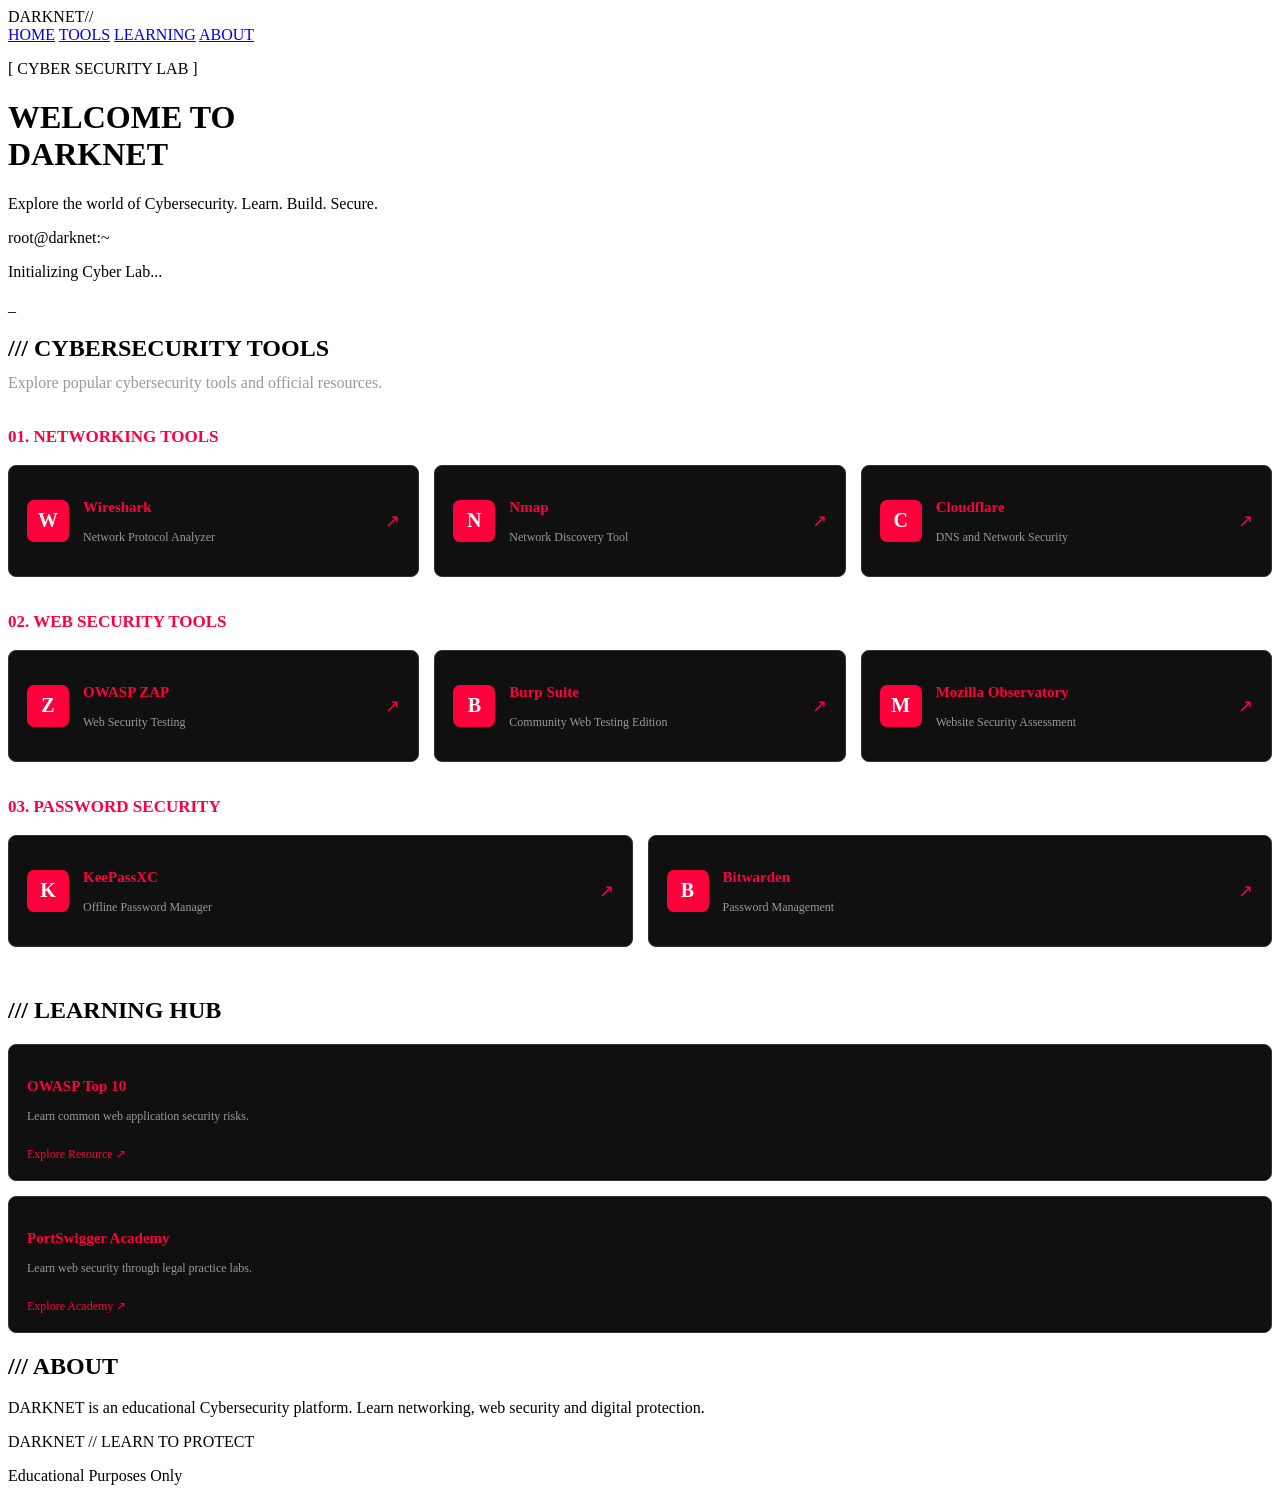
==== public/index.html @ 2da11a73 "Update cybersecurity tools website" ====
<!DOCTYPE html>
<html lang="en">
<head>
    <meta charset="UTF-8">
    <meta name="viewport" content="width=device-width, initial-scale=1.0">

    <title>DARKNET | CYBER LAB</title>

    <link rel="stylesheet"
    href="style.css">
</head>

<body>

<header>
    <div class="logo">DARKNET<span>//</span></div>

    <nav>
        <a href="#home">HOME</a>
        <a href="#tools">TOOLS</a>
        <a href="#learning">LEARNING</a>
        <a href="#about">ABOUT</a>
    </nav>
</header>

<main id="home">

    <p class="tag">[ CYBER SECURITY LAB ]</p>

    <h1>
        WELCOME TO<br>
        <span>DARKNET</span>
    </h1>

    <p class="subtitle">
        Explore the world of Cybersecurity.
        Learn. Build. Secure.
    </p>

    <div class="terminal">
        <p class="terminal-title">root@darknet:~</p>
        <p id="typing"></p>
        <span class="cursor">_</span>
    </div>

    <section id="tools">

        <h2>/// CYBERSECURITY TOOLS</h2>

        <p class="section-desc">
            Explore popular cybersecurity tools and official resources.
        </p>

        <!-- NETWORKING -->

        <h3 class="category-title">01. NETWORKING TOOLS</h3>

        <div class="tools-grid">

            <a class="tool-card" href="https://www.wireshark.org/"
               target="_blank" rel="noopener noreferrer">
                <img src="https://cdn.simpleicons.org/wireshark"
                     alt="Wireshark"
                     onerror="this.style.display='none';this.nextElementSibling.style.display='grid'">
                <span class="icon-fallback">W</span>
                <div>
                    <h3>Wireshark</h3>
                    <p>Network Protocol Analyzer</p>
                </div>
                <span class="external">↗</span>
            </a>

            <a class="tool-card" href="https://nmap.org/"
               target="_blank" rel="noopener noreferrer">
                <img src="https://cdn.simpleicons.org/nmap"
                     alt="Nmap"
                     onerror="this.style.display='none';this.nextElementSibling.style.display='grid'">
                <span class="icon-fallback">N</span>
                <div>
                    <h3>Nmap</h3>
                    <p>Network Discovery Tool</p>
                </div>
                <span class="external">↗</span>
            </a>

            <a class="tool-card" href="https://www.cloudflare.com/"
               target="_blank" rel="noopener noreferrer">
                <img src="https://cdn.simpleicons.org/cloudflare"
                     alt="Cloudflare"
                     onerror="this.style.display='none';this.nextElementSibling.style.display='grid'">
                <span class="icon-fallback">C</span>
                <div>
                    <h3>Cloudflare</h3>
                    <p>DNS and Network Security</p>
                </div>
                <span class="external">↗</span>
            </a>

        </div>

        <!-- WEB SECURITY -->

        <h3 class="category-title">02. WEB SECURITY TOOLS</h3>

        <div class="tools-grid">

            <a class="tool-card" href="https://www.zaproxy.org/"
               target="_blank" rel="noopener noreferrer">
                <img src="https://cdn.simpleicons.org/owasp"
                     alt="OWASP"
                     onerror="this.style.display='none';this.nextElementSibling.style.display='grid'">
                <span class="icon-fallback">Z</span>
                <div>
                    <h3>OWASP ZAP</h3>
                    <p>Web Security Testing</p>
                </div>
                <span class="external">↗</span>
            </a>

            <a class="tool-card"
               href="https://portswigger.net/burp/communitydownload"
               target="_blank" rel="noopener noreferrer">
                <img src="https://cdn.simpleicons.org/burpsuite"
                     alt="Burp Suite"
                     onerror="this.style.display='none';this.nextElementSibling.style.display='grid'">
                <span class="icon-fallback">B</span>
                <div>
                    <h3>Burp Suite</h3>
                    <p>Community Web Testing Edition</p>
                </div>
                <span class="external">↗</span>
            </a>

            <a class="tool-card" href="https://observatory.mozilla.org/"
               target="_blank" rel="noopener noreferrer">
                <img src="https://cdn.simpleicons.org/mozilla"
                     alt="Mozilla"
                     onerror="this.style.display='none';this.nextElementSibling.style.display='grid'">
                <span class="icon-fallback">M</span>
                <div>
                    <h3>Mozilla Observatory</h3>
                    <p>Website Security Assessment</p>
                </div>
                <span class="external">↗</span>
            </a>

        </div>

        <!-- PASSWORD SECURITY -->

        <h3 class="category-title">03. PASSWORD SECURITY</h3>

        <div class="tools-grid">

            <a class="tool-card" href="https://keepassxc.org/"
               target="_blank" rel="noopener noreferrer">
                <img src="https://cdn.simpleicons.org/keepassxc"
                     alt="KeePassXC"
                     onerror="this.style.display='none';this.nextElementSibling.style.display='grid'">
                <span class="icon-fallback">K</span>
                <div>
                    <h3>KeePassXC</h3>
                    <p>Offline Password Manager</p>
                </div>
                <span class="external">↗</span>
            </a>

            <a class="tool-card" href="https://bitwarden.com/"
               target="_blank" rel="noopener noreferrer">
                <img src="https://cdn.simpleicons.org/bitwarden"
                     alt="Bitwarden"
                     onerror="this.style.display='none';this.nextElementSibling.style.display='grid'">
                <span class="icon-fallback">B</span>
                <div>
                    <h3>Bitwarden</h3>
                    <p>Password Management</p>
                </div>
                <span class="external">↗</span>
            </a>

        </div>

    </section>

    <!-- LEARNING -->

    <section id="learning">

        <h2>/// LEARNING HUB</h2>

        <div class="tool-card">
            <div class="icon-fallback">O</div>
            <div>
                <h3>OWASP Top 10</h3>
                <p>Learn common web application security risks.</p>
                <a href="https://owasp.org/www-project-top-ten/"
                   target="_blank" rel="noopener noreferrer">
                    Explore Resource ↗
                </a>
            </div>
        </div>

        <div class="tool-card">
            <div class="icon-fallback">P</div>
            <div>
                <h3>PortSwigger Academy</h3>
                <p>Learn web security through legal practice labs.</p>
                <a href="https://portswigger.net/web-security"
                   target="_blank" rel="noopener noreferrer">
                    Explore Academy ↗
                </a>
            </div>
        </div>

    </section>

    <!-- ABOUT -->

    <section id="about">
        <h2>/// ABOUT</h2>
        <p>
            DARKNET is an educational Cybersecurity platform.
            Learn networking, web security and digital protection.
        </p>
    </section>

</main>

<footer>
    DARKNET // LEARN TO PROTECT
    <p>Educational Purposes Only</p>
</footer>

<script src="script.js"></script>

</body>
</html>
---- public/style.css ----
/* CYBERSECURITY TOOLS DIRECTORY */

.section-desc {
    color: #999;
    margin: -8px 0 30px;
}

.category-title {
    color: #ff003c;
    margin: 35px 0 18px;
    font-size: 17px;
}

.tools-grid {
    display: grid;
    grid-template-columns: repeat(auto-fit, minmax(240px, 1fr));
    gap: 15px;
    margin-bottom: 25px;
}

.tool-card {
    display: flex;
    align-items: center;
    gap: 14px;
    padding: 18px;
    min-width: 0;
    background: #101010;
    border: 1px solid #333;
    border-radius: 8px;
    text-decoration: none;
    color: white;
    transition: 0.3s;
}

.tool-card:hover {
    border-color: #ff003c;
    box-shadow: 0 0 15px #ff003333;
    transform: translateY(-4px);
}

.tool-card img {
    width: 42px;
    height: 42px;
    object-fit: contain;
    filter: brightness(0) invert(1);
    flex-shrink: 0;
}

.tool-card h3 {
    color: #ff003c;
    font-size: 15px;
    margin-bottom: 7px;
}

.tool-card p {
    color: #999;
    font-size: 12px;
    line-height: 1.5;
}

.icon-fallback {
    display: none;
    place-items: center;
    width: 42px;
    height: 42px;
    flex-shrink: 0;
    background: #ff003c;
    color: white;
    font-size: 20px;
    font-weight: bold;
    border-radius: 7px;
}

.external {
    color: #ff003c;
    margin-left: auto;
    font-size: 18px;
}

#learning {
    margin-top: 50px;
}

#learning .tool-card {
    margin-bottom: 15px;
}

#learning .tool-card a {
    display: inline-block;
    color: #ff003c;
    margin-top: 10px;
    font-size: 12px;
    text-decoration: none;
}

#learning .tool-card a:hover {
    text-decoration: underline;
}

@media (max-width: 480px) {
    body {
        padding: 14px;
    }

    header {
        gap: 15px;
    }

    nav a {
        margin: 3px;
        font-size: 11px;
    }

    .tools-grid {
        grid-template-columns: 1fr;
    }
}
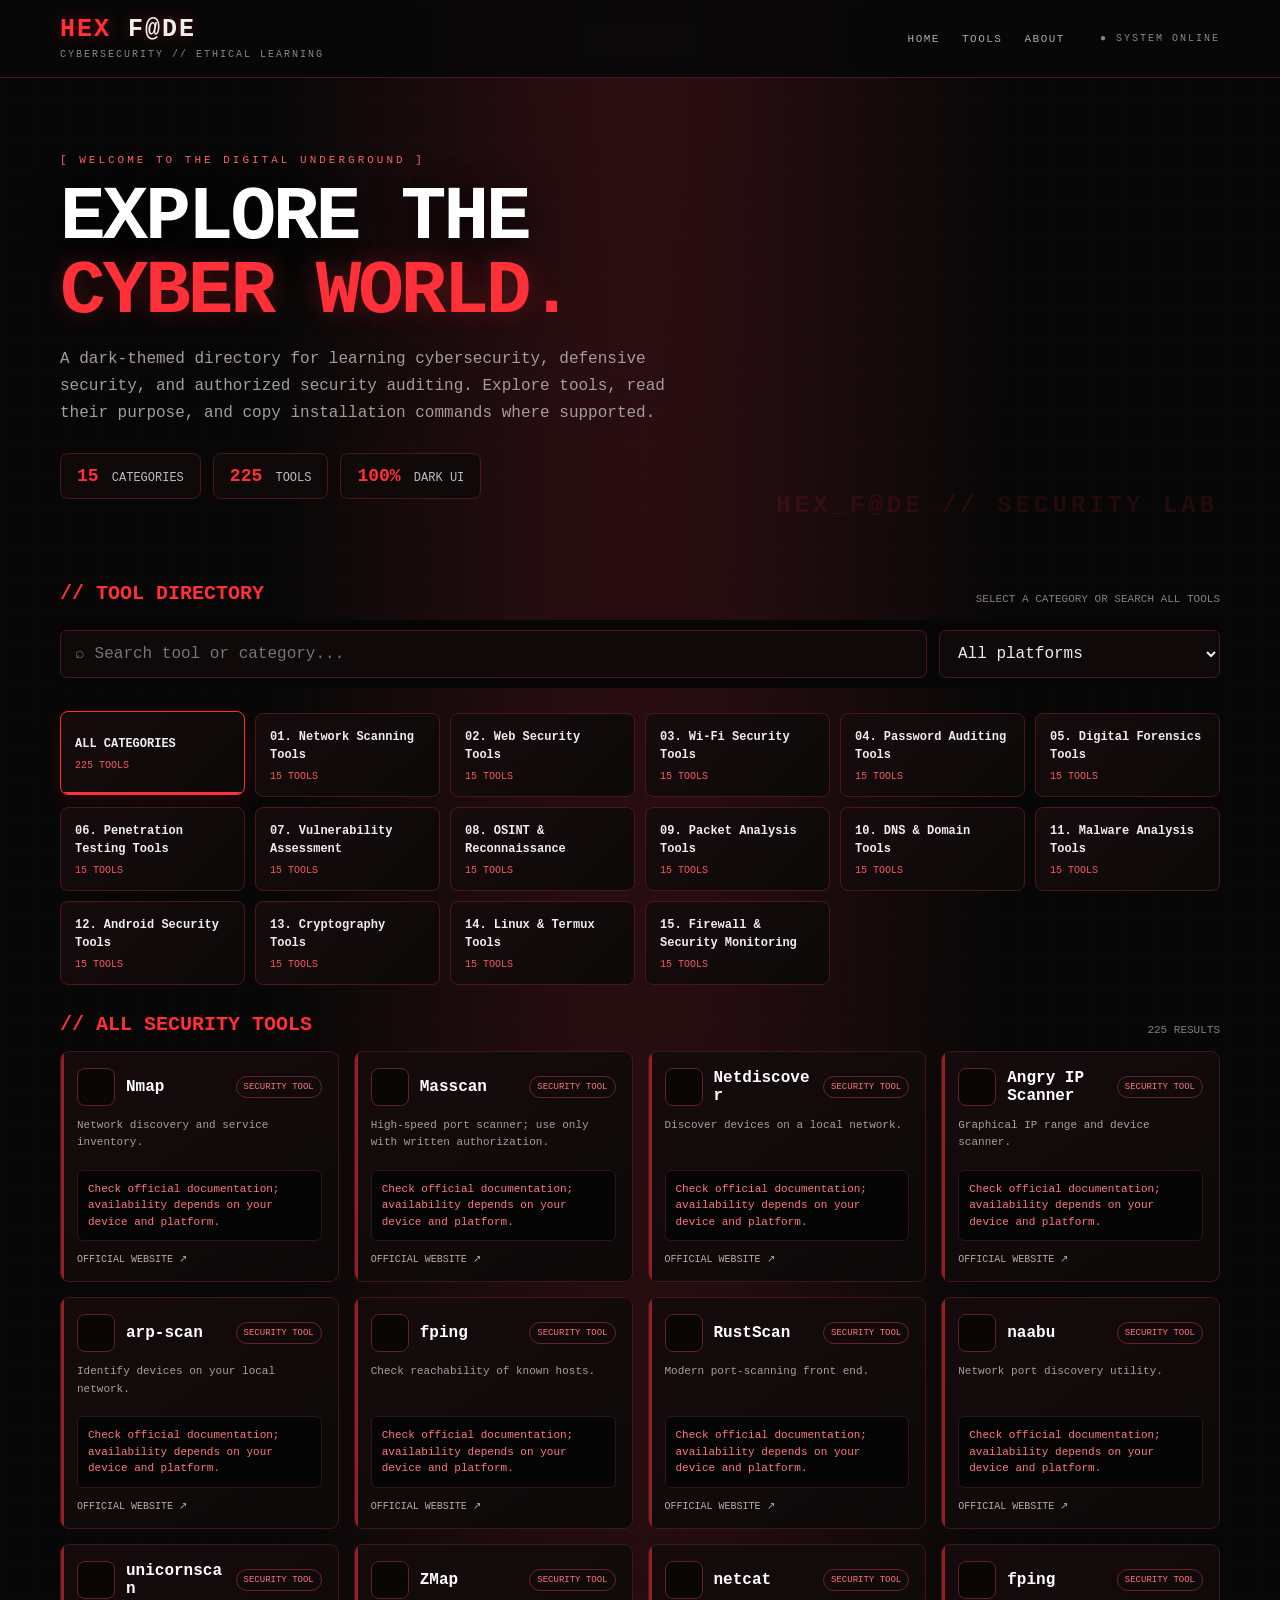
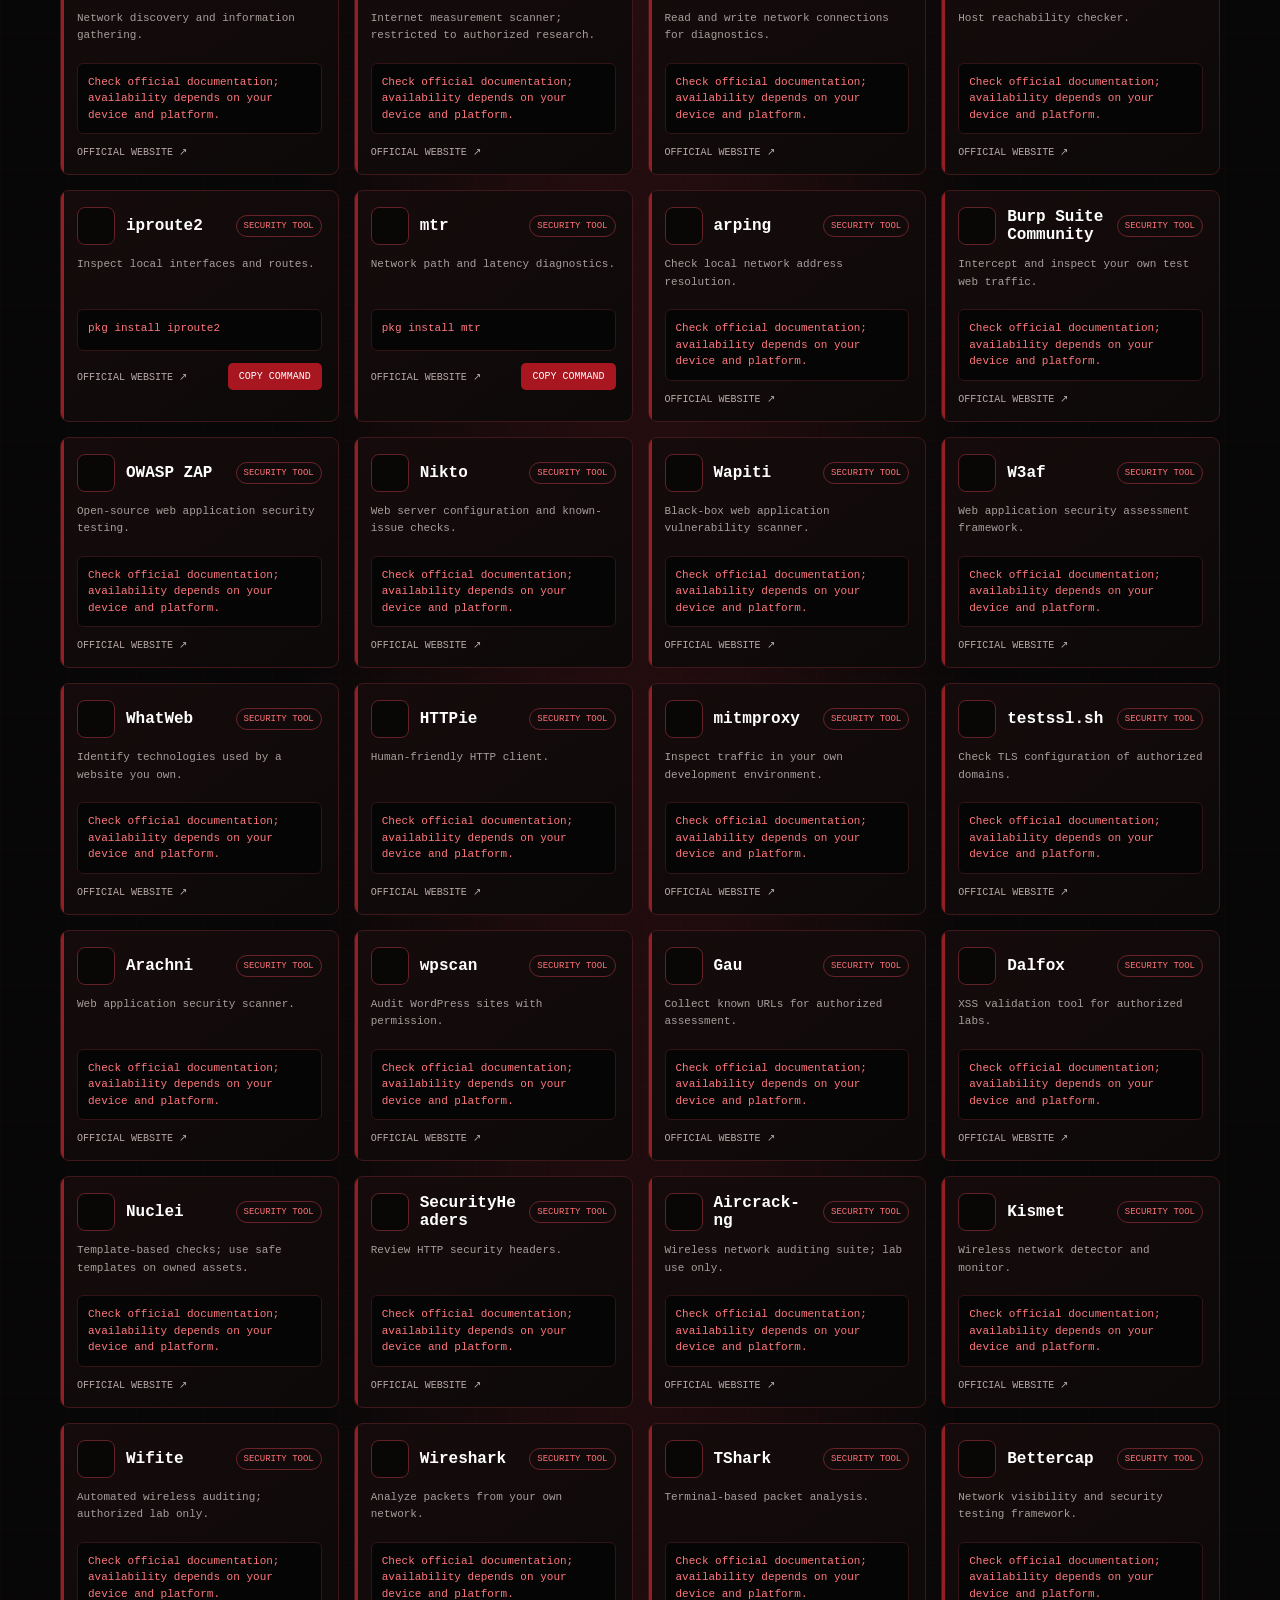
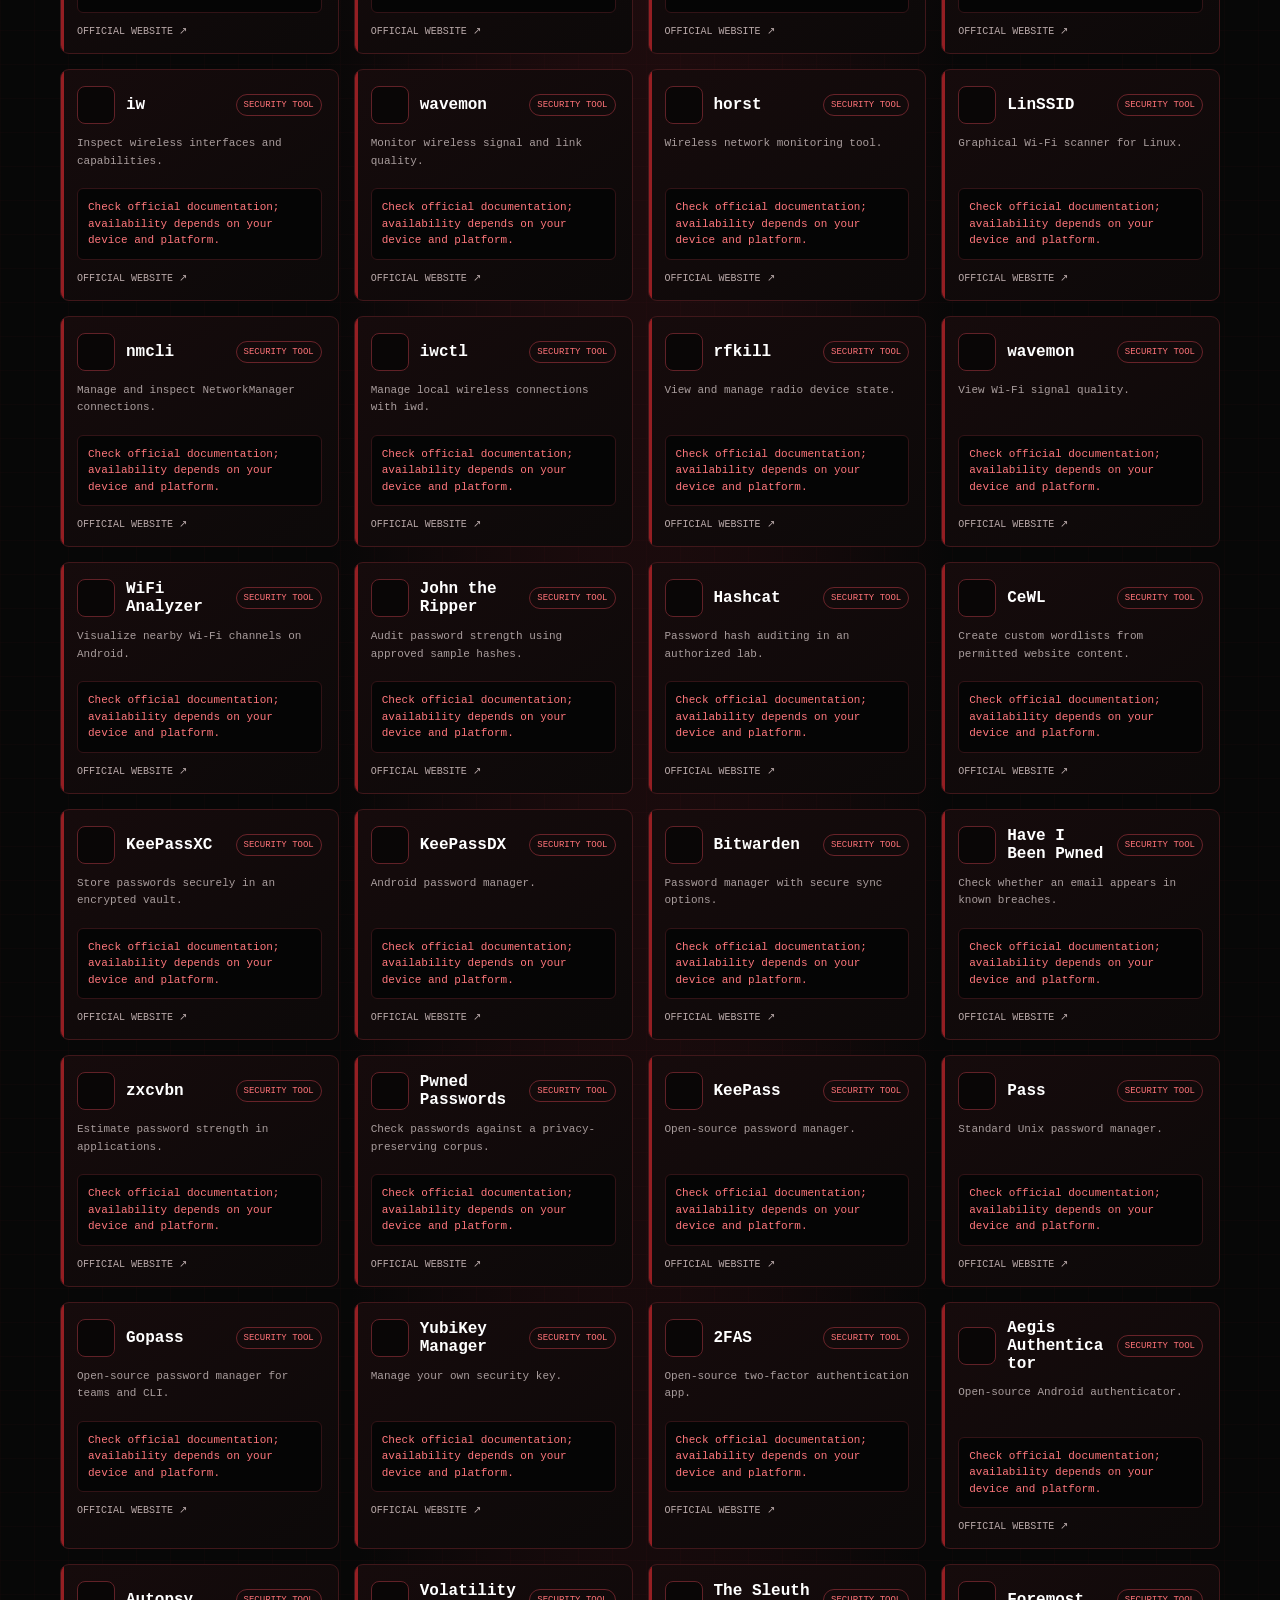
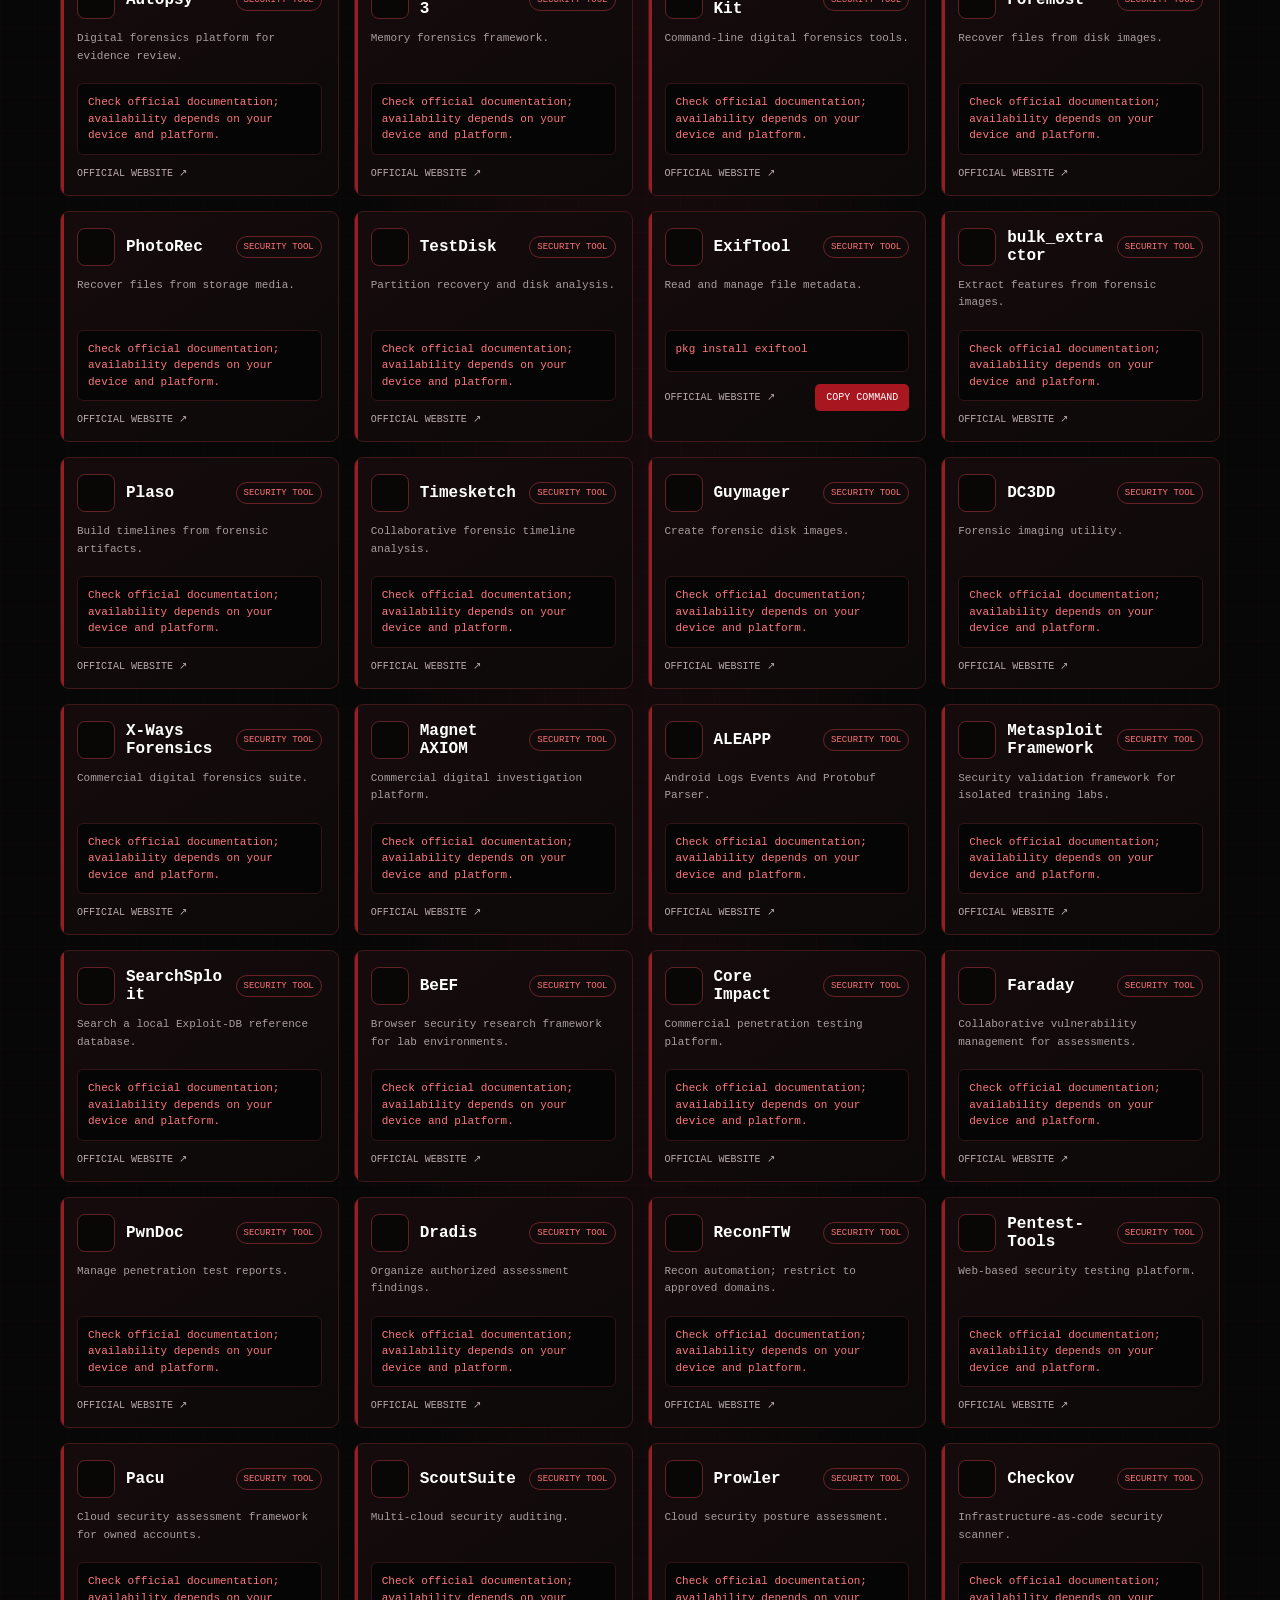
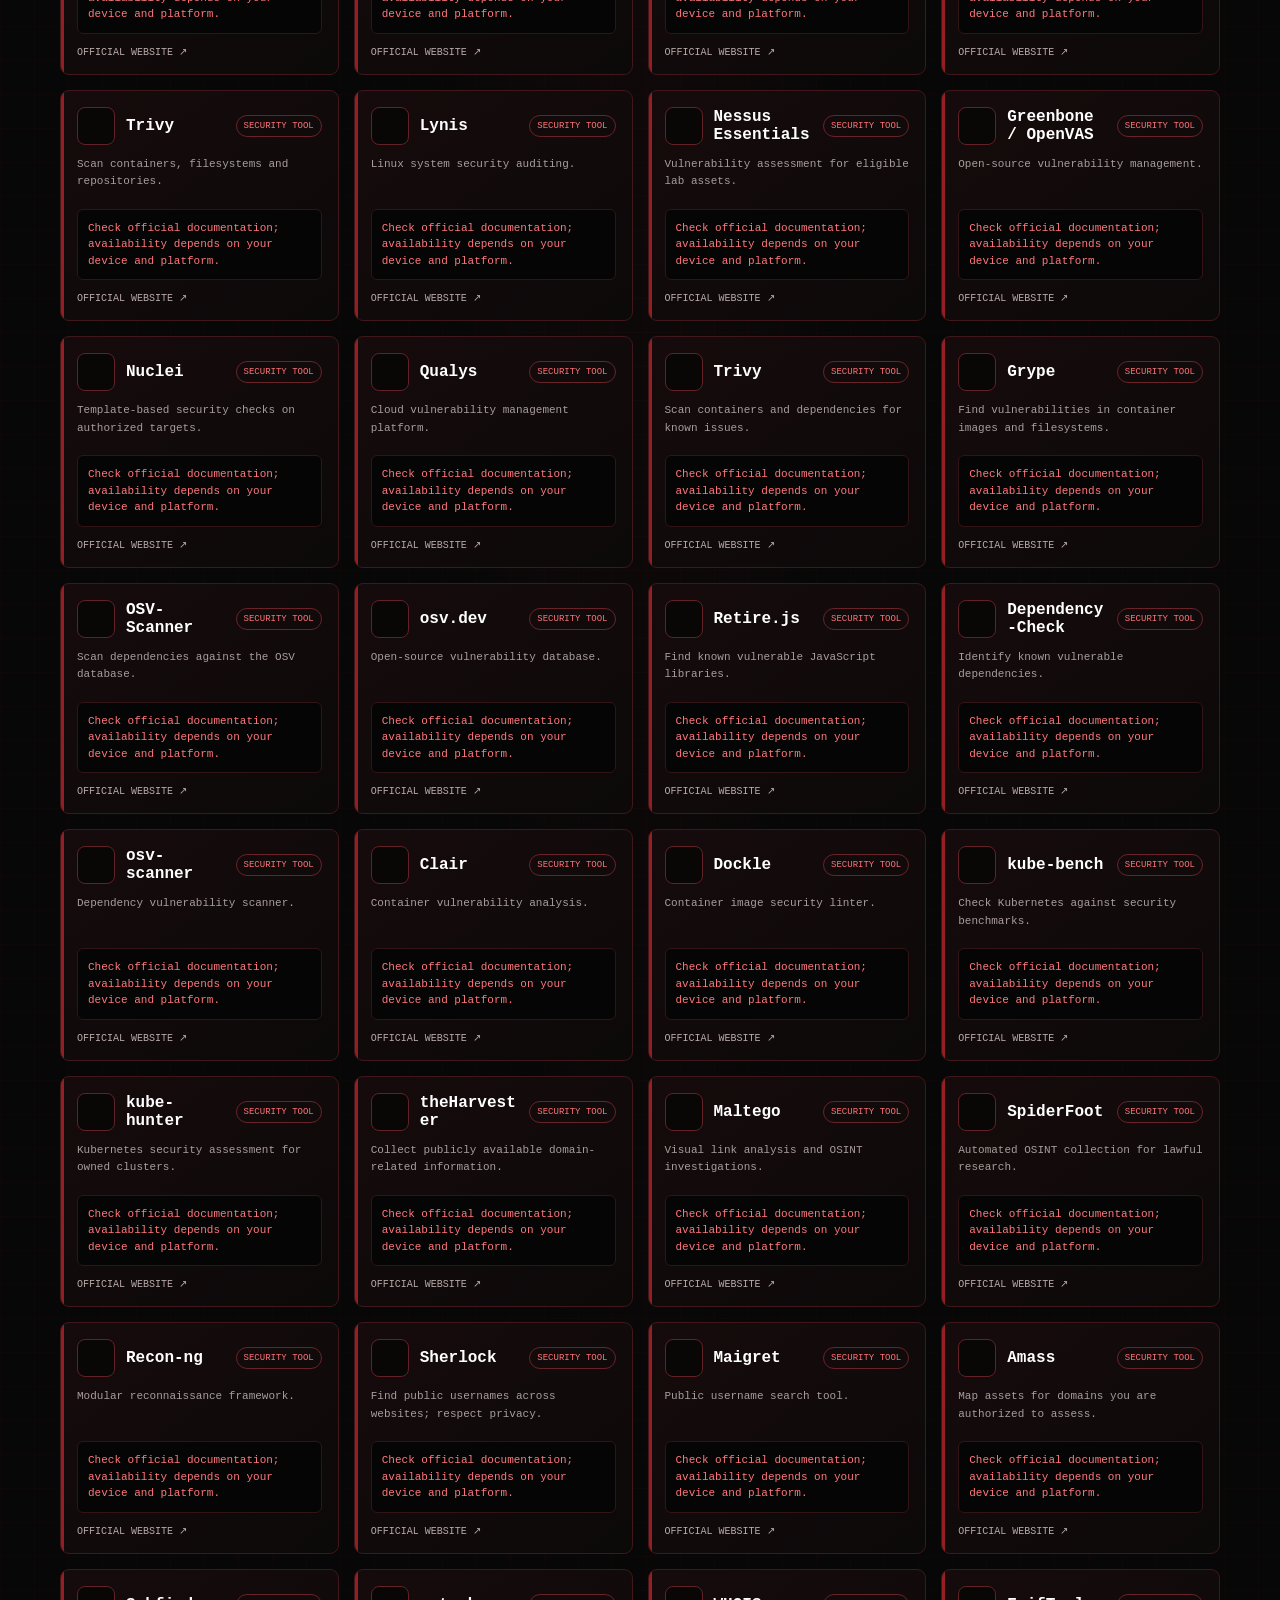
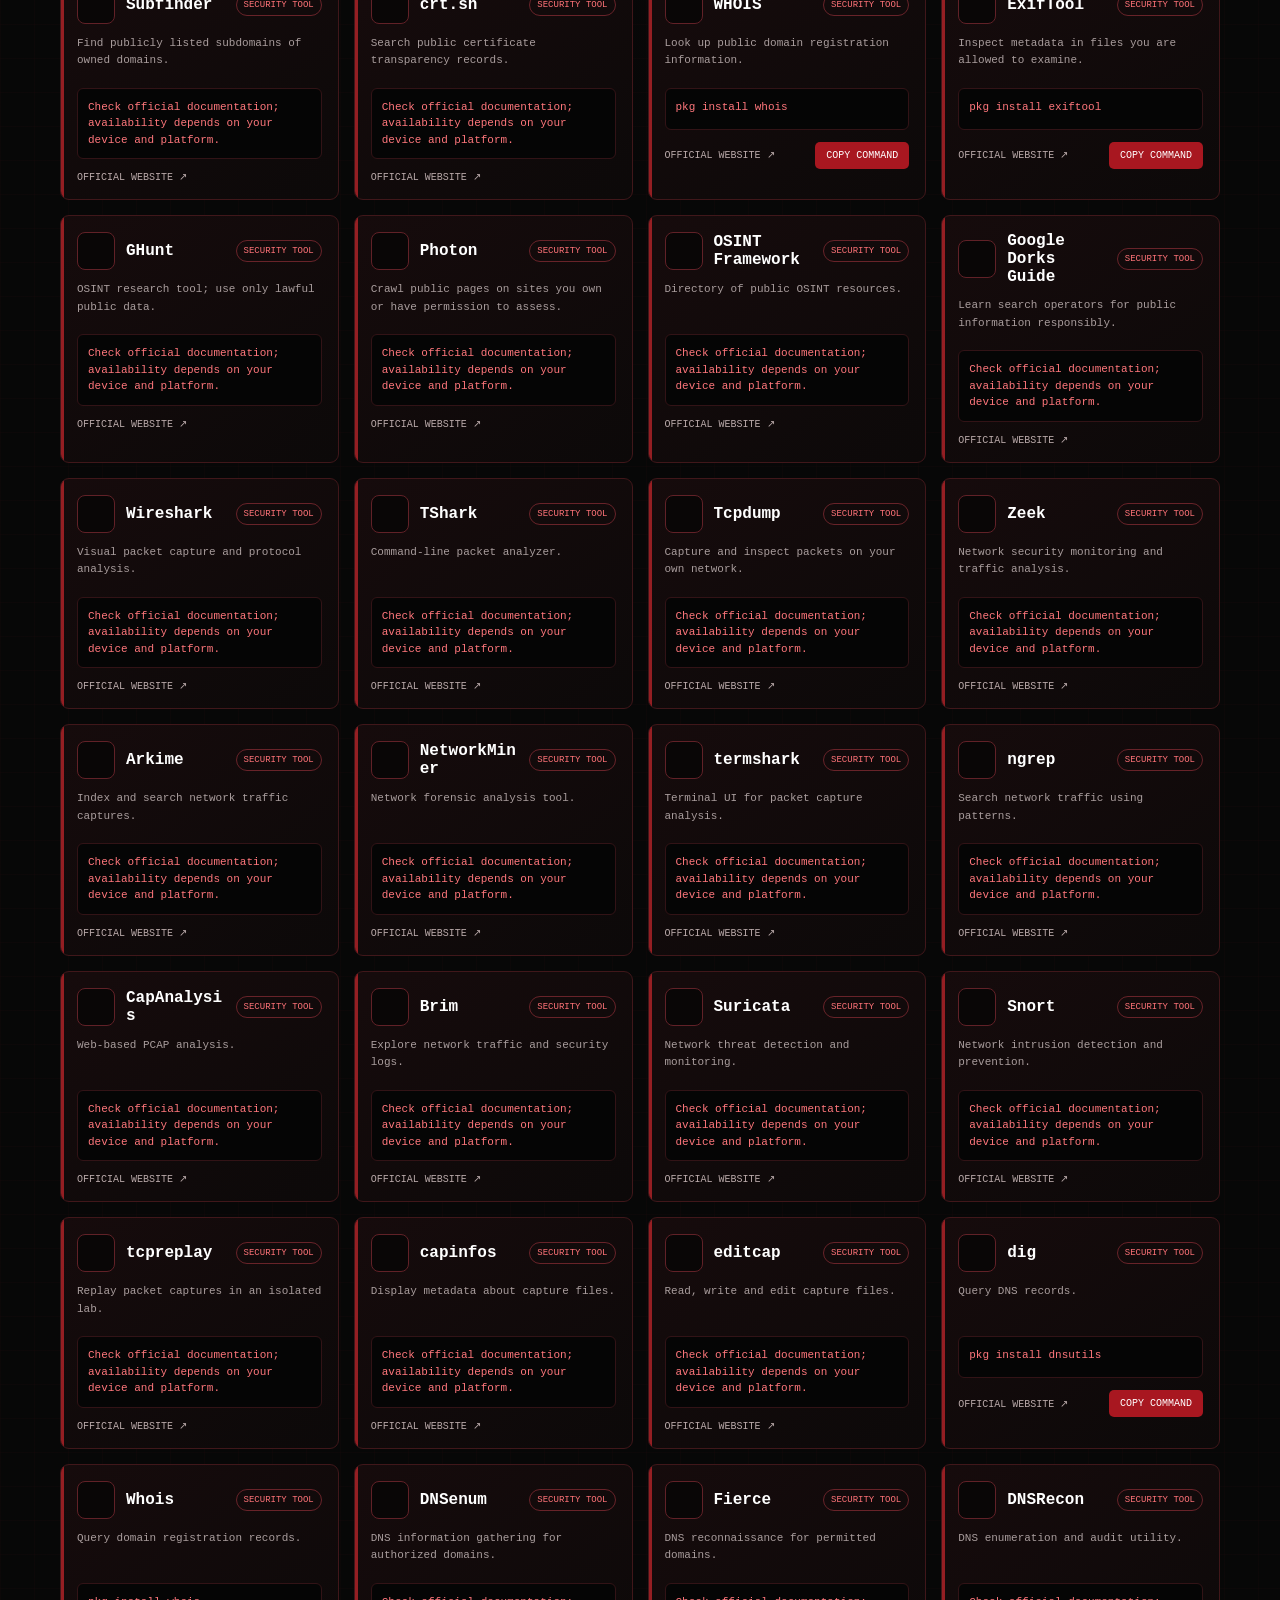
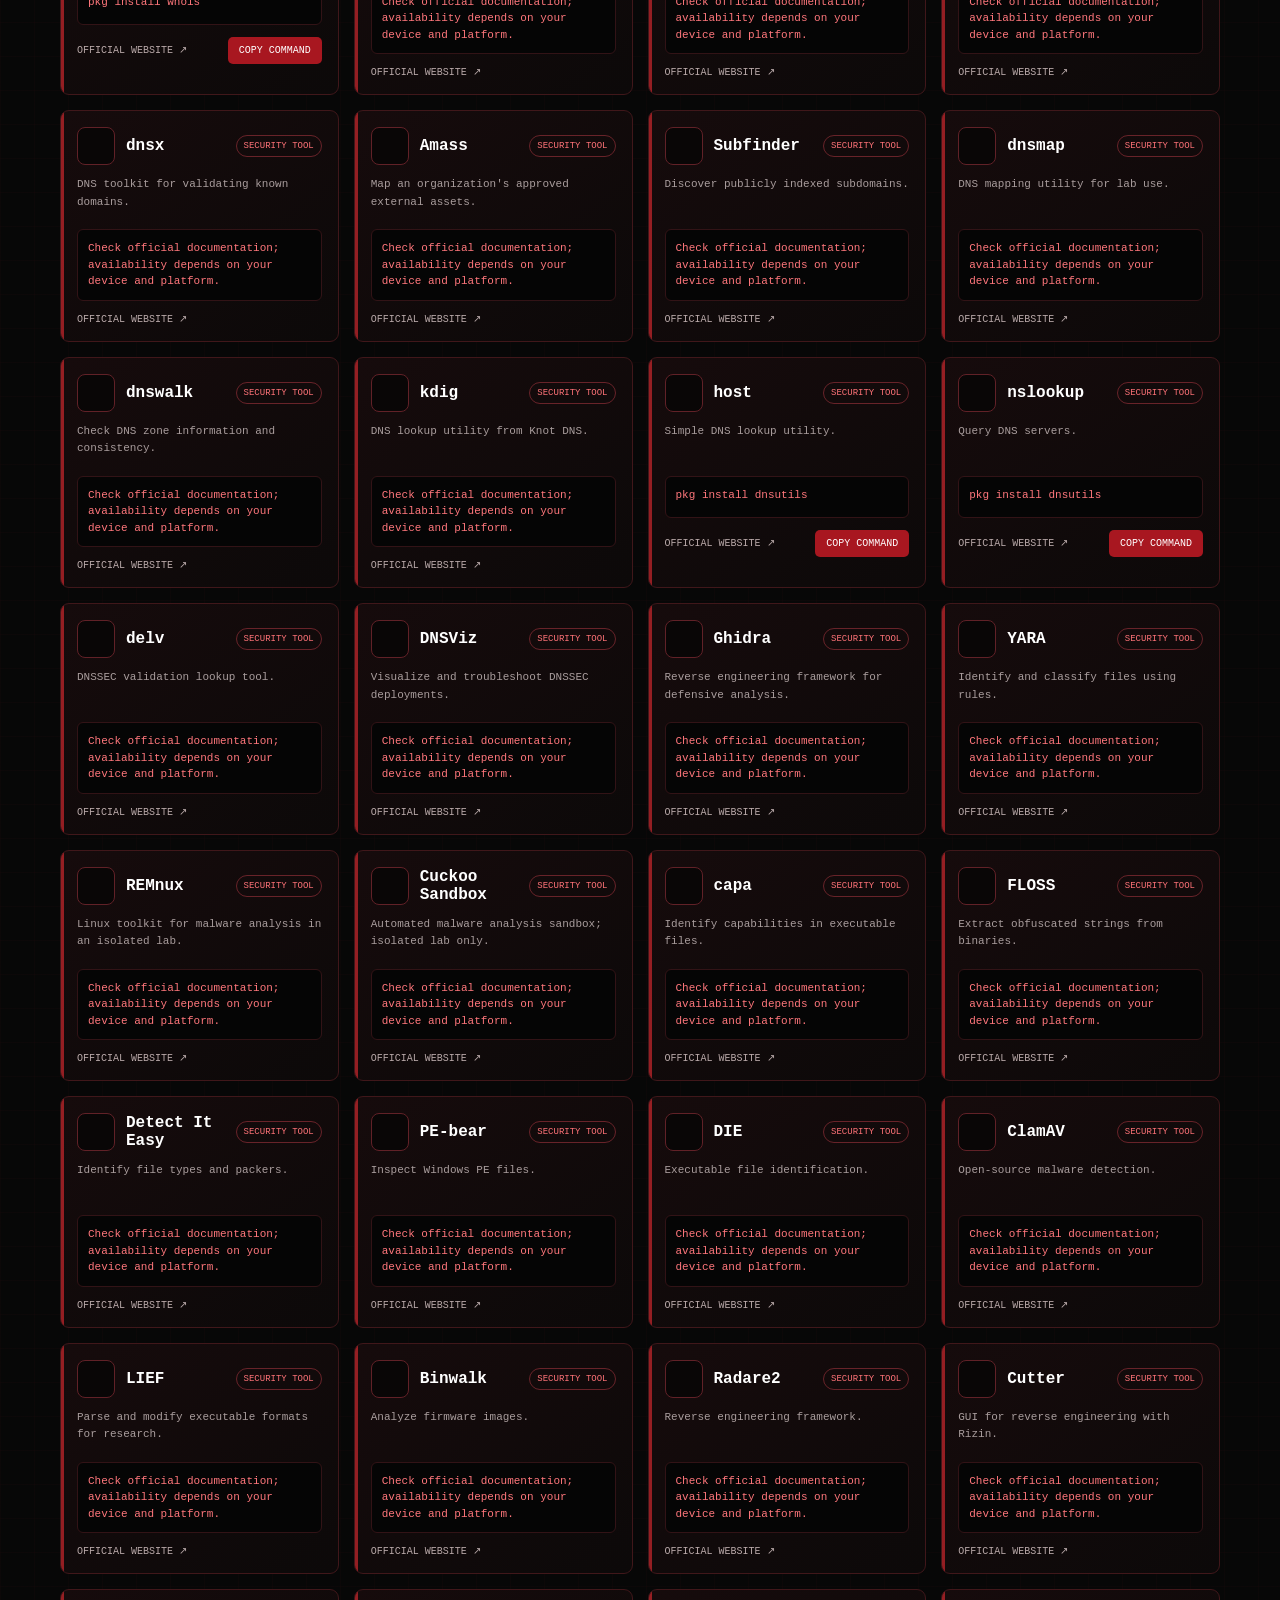
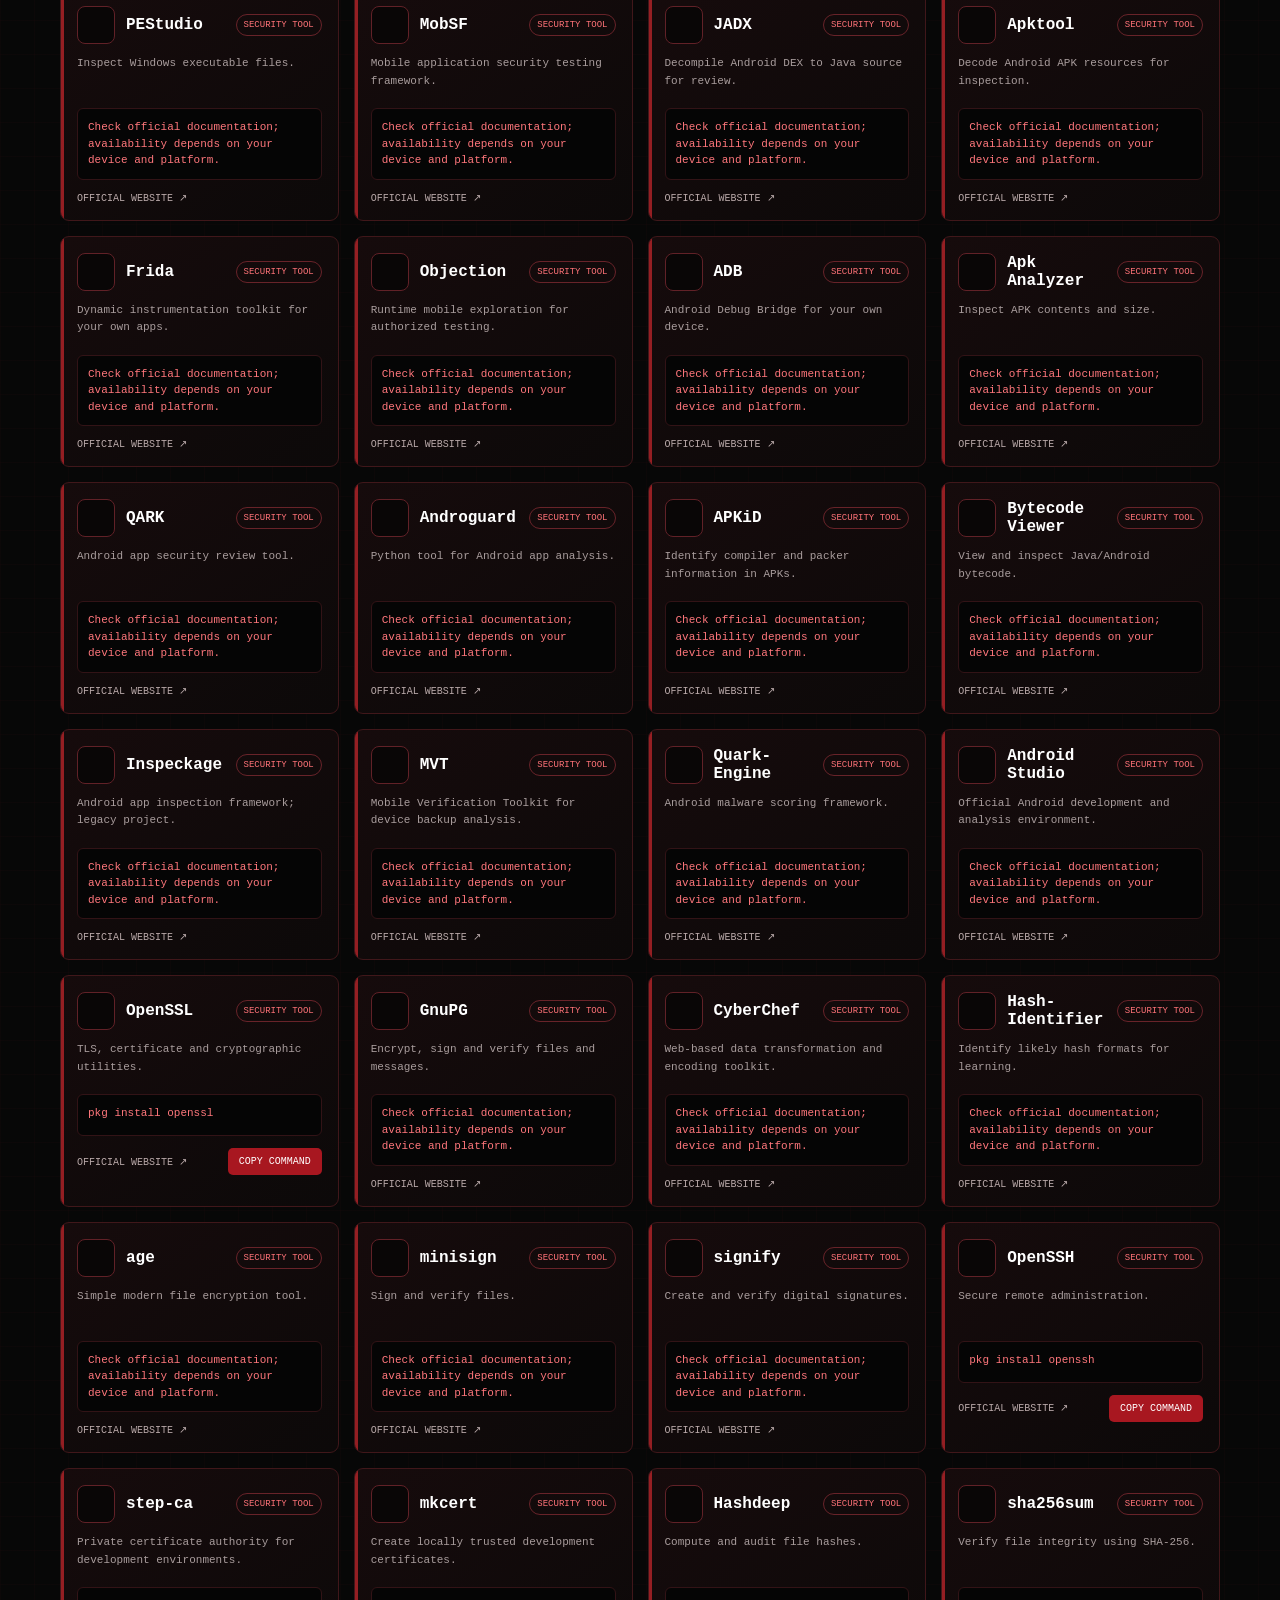
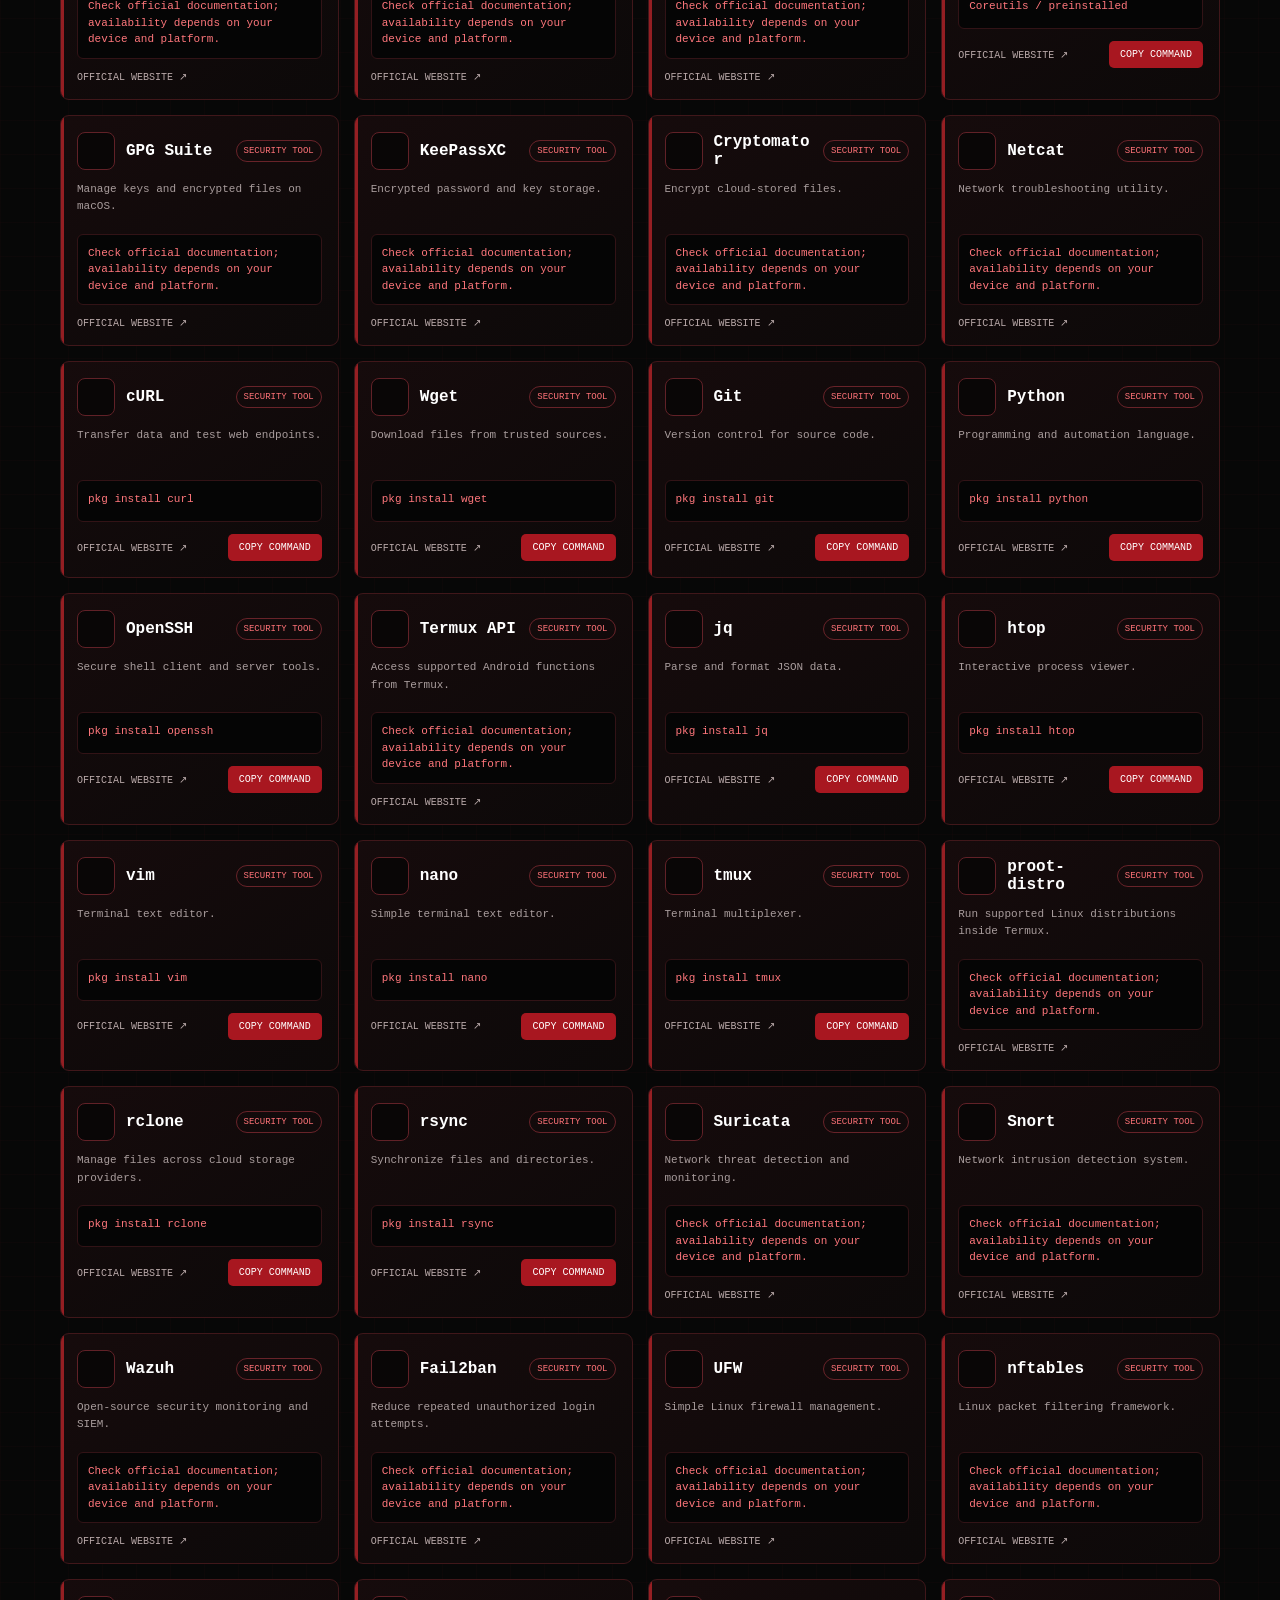
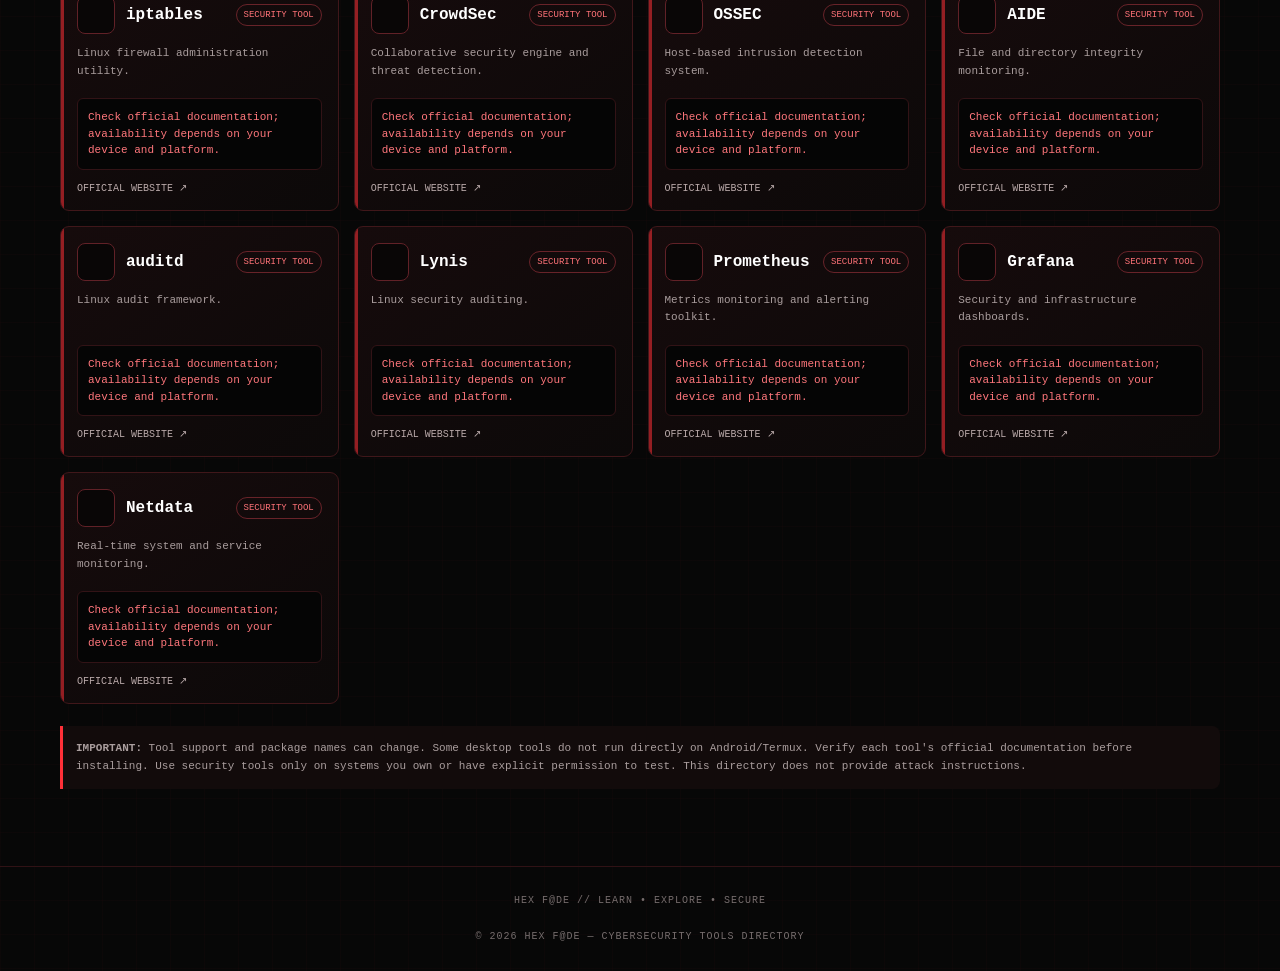
==== commit 65aef7b6: "Update HEX FADE website" ====
--- a/public/index.html
+++ b/public/index.html
@@ -1,239 +1,402 @@
-
 <!DOCTYPE html>
 <html lang="en">
 <head>
-    <meta charset="UTF-8">
-    <meta name="viewport" content="width=device-width, initial-scale=1.0">
+<meta charset="UTF-8">
+<meta name="viewport" content="width=device-width, initial-scale=1.0">
+<meta name="theme-color" content="#080808">
+<title>HEX F@DE | Cybersecurity Tools</title>
+<style>
+:root{--bg:#070707;--panel:#100909;--panel2:#160b0b;--red:#ff3038;--red2:#a3131b;--text:#f2eeee;--muted:#a69b9b;--line:#4c171b}
+*{box-sizing:border-box}body{margin:0;background:radial-gradient(ellipse at 50% -15%,#351014 0,transparent 42%),var(--bg);color:var(--text);font-family:Consolas,Monaco,"Courier New",monospace}
+header{position:sticky;top:0;z-index:5;background:#080808ed;border-bottom:1px solid var(--line);backdrop-filter:blur(10px)}
+.nav{max-width:1200px;margin:auto;padding:15px 20px;display:flex;align-items:center;justify-content:space-between;gap:15px}
+.logo{font-size:25px;font-weight:900;letter-spacing:2px;color:var(--red);text-shadow:0 0 15px #ff303855}.logo span{color:#eee}
+.nav small{color:#8e8585;font-size:10px;letter-spacing:2px}
+.hero{max-width:1200px;margin:auto;padding:62px 20px 38px}.tag{color:#ff6268;font-size:11px;letter-spacing:3px}
+h1{font-size:clamp(38px,8vw,76px);line-height:.98;margin:15px 0;color:#fff;letter-spacing:-3px}
+h1 b{color:var(--red);text-shadow:0 0 25px #ff303844}
+.hero p{max-width:650px;color:var(--muted);line-height:1.7}
+.stats{display:flex;gap:12px;flex-wrap:wrap;margin-top:25px}.stat{border:1px solid var(--line);background:#100909;padding:12px 16px;border-radius:8px;color:#bbb;font-size:12px}.stat strong{color:var(--red);font-size:18px;margin-right:6px}
+main{max-width:1200px;margin:auto;padding:0 20px 55px}
+.toolbar{display:flex;gap:12px;flex-wrap:wrap;margin:12px 0 25px}
+input,select{background:#100909;border:1px solid var(--line);color:#eee;border-radius:7px;padding:13px 14px;font:inherit;outline:none}
+input{flex:1;min-width:220px}select{min-width:190px}input:focus,select:focus{border-color:var(--red);box-shadow:0 0 0 2px #ff303822}
+.section-title{display:flex;align-items:end;justify-content:space-between;gap:12px;margin:28px 0 15px}.section-title h2{margin:0;color:var(--red);font-size:20px}.section-title span{color:#887d7d;font-size:11px}
+.categories{display:grid;grid-template-columns:repeat(auto-fit,minmax(180px,1fr));gap:10px}
+.cat{background:linear-gradient(135deg,#170b0c,#0c0909);border:1px solid var(--line);padding:14px;border-radius:8px;cursor:pointer;text-align:left;color:#eee;transition:.2s;font:inherit}
+.cat:hover,.cat.active{border-color:var(--red);transform:translateY(-2px);box-shadow:0 7px 25px #ff1c2720}.cat strong{display:block;font-size:12px;line-height:1.5}.cat small{display:block;color:#f35a60;margin-top:7px;font-size:10px}
+.tools{display:grid;grid-template-columns:repeat(auto-fit,minmax(245px,1fr));gap:13px}
+.card{background:linear-gradient(145deg,#160b0c,#0c0909);border:1px solid #40171a;border-radius:9px;padding:16px;min-width:0}
+.card-top{display:flex;justify-content:space-between;gap:10px;align-items:center}.card h3{margin:0;color:#fff;font-size:16px}.pill{font-size:9px;color:#ff7378;border:1px solid #682329;border-radius:20px;padding:5px 7px;white-space:nowrap}
+.card p{color:#a99d9d;font-size:11px;line-height:1.6;min-height:35px}
+.command{background:#050505;border:1px solid #321316;border-radius:6px;padding:10px;color:#ff777c;font-size:11px;line-height:1.5;overflow-wrap:anywhere;min-height:42px}
+.card-actions{display:flex;justify-content:space-between;align-items:center;gap:8px;margin-top:12px}
+button{font:inherit;cursor:pointer}.copy{background:#a81720;color:white;border:0;border-radius:5px;padding:8px 11px;font-size:10px}.copy:hover{background:#e12630}
+.official{color:#b9a9a9;text-decoration:none;font-size:10px}.official:hover{color:#ff6268}
+.note{margin:22px 0;background:#120b0b;border-left:3px solid var(--red);padding:13px;color:#aa9e9e;font-size:11px;line-height:1.7}
+footer{text-align:center;border-top:1px solid #301215;padding:25px;color:#766d6d;font-size:10px;letter-spacing:1px}
+.empty{color:#9e9090;padding:25px;text-align:center;border:1px dashed var(--line);border-radius:8px}
+@media(max-width:600px){.hero{padding-top:42px}.nav{padding:12px 15px}.nav small{display:none}.section-title{align-items:start;flex-direction:column}.tools{grid-template-columns:1fr}}
 
-    <title>DARKNET | CYBER LAB</title>
+/* HEX F@DE visual upgrade */
+html{scroll-behavior:smooth;scroll-padding-top:90px}
+body{min-height:100vh;background-image:linear-gradient(rgba(255,48,56,.018) 1px,transparent 1px),linear-gradient(90deg,rgba(255,48,56,.018) 1px,transparent 1px),radial-gradient(ellipse at 50% -15%,#351014 0,transparent 42%);background-size:34px 34px,34px 34px,auto}
+.nav-links{display:flex;gap:22px;margin-left:auto;margin-right:20px}
+.nav-links a{color:#aaa;text-decoration:none;font-size:11px;letter-spacing:1.5px;transition:.2s}
+.nav-links a:hover{color:var(--red);text-shadow:0 0 12px #ff303866}
+.online{white-space:nowrap}
+.hero{padding-top:76px;padding-bottom:55px;position:relative}
+.hero:after{content:"HEX_F@DE // SECURITY LAB";position:absolute;right:22px;bottom:35px;color:#ff30381c;font-size:clamp(14px,2vw,24px);font-weight:900;letter-spacing:4px;pointer-events:none}
+h1{ text-shadow:0 8px 35px #000 }
+.stat{transition:.2s}.stat:hover{border-color:var(--red);transform:translateY(-3px)}
+.toolbar{position:sticky;top:70px;z-index:4;padding:10px 0;background:#070707eF;backdrop-filter:blur(10px)}
+.categories{margin-bottom:28px}
+.cat{position:relative;overflow:hidden;min-height:74px}
+.cat:after{content:"";position:absolute;inset:auto 0 0;height:2px;background:var(--red);transform:scaleX(0);transform-origin:left;transition:.2s}
+.cat:hover:after,.cat.active:after{transform:scaleX(1)}
+.tools{grid-template-columns:repeat(auto-fit,minmax(260px,1fr));gap:15px}
+.card{position:relative;overflow:hidden;transition:transform .22s,border-color .22s,box-shadow .22s}
+.card:before{content:"";position:absolute;top:0;left:0;width:3px;height:100%;background:var(--red);opacity:.55}
+.card:hover{transform:translateY(-4px);border-color:#a92b32;box-shadow:0 12px 30px #0008,0 0 18px #ff303814}
+.card-top{justify-content:flex-start;align-items:center}
+.tool-identity{display:flex;align-items:center;gap:11px;min-width:0;flex:1}
+.tool-logo{width:38px;height:38px;flex:0 0 38px;display:grid;place-items:center;border:1px solid #612127;border-radius:8px;background:#090606;color:#ff6268;font-weight:900;font-size:15px;overflow:hidden}
+.tool-logo img{width:24px;height:24px;object-fit:contain}
+.card h3{overflow-wrap:anywhere}
+.pill{margin-left:auto}
+.card p{min-height:42px}
+.command{white-space:normal}
+.copy:focus-visible,.cat:focus-visible,input:focus-visible,select:focus-visible,a:focus-visible{outline:2px solid #ff6268;outline-offset:3px}
+.copy:disabled{opacity:.5;cursor:not-allowed}
+.empty{grid-column:1/-1}
+.note{border-radius:0 8px 8px 0}
+footer{line-height:1.8}
+@media(max-width:700px){.nav{flex-wrap:wrap}.nav-links{order:3;width:100%;justify-content:center;margin:8px 0 0;padding-top:10px;border-top:1px solid #291013}.nav-links a{font-size:10px}.online{font-size:9px}.hero{padding-top:48px}.hero:after{display:none}.toolbar{top:95px}.tools{grid-template-columns:1fr}}
+@media(max-width:390px){.nav small{font-size:8px;letter-spacing:1px}.logo{font-size:21px}.toolbar input{min-width:100%}.toolbar select{width:100%}.tools{grid-template-columns:minmax(0,1fr)}}
 
-    <link rel="stylesheet"
-    href="style.css">
+</style>
 </head>
+<body>
+<header><div class="nav"><div><div class="logo">HEX <span>F@DE</span></div><small>CYBERSECURITY // ETHICAL LEARNING</small></div><nav class="nav-links"><a href="#home">HOME</a><a href="#directory">TOOLS</a><a href="#about">ABOUT</a></nav><small class="online">● SYSTEM ONLINE</small></div></header>
+<section class="hero" id="home">
+ <div class="tag">[ WELCOME TO THE DIGITAL UNDERGROUND ]</div>
+ <h1>EXPLORE THE<br><b>CYBER WORLD.</b></h1>
+ <p>A dark-themed directory for learning cybersecurity, defensive security, and authorized security auditing. Explore tools, read their purpose, and copy installation commands where supported.</p>
+ <div class="stats"><div class="stat"><strong id="categoryTotal">15</strong> CATEGORIES</div><div class="stat"><strong id="toolTotal">225</strong> TOOLS</div><div class="stat"><strong>100%</strong> DARK UI</div></div>
+</section>
+<main id="directory">
+ <div class="section-title"><h2>// TOOL DIRECTORY</h2><span>SELECT A CATEGORY OR SEARCH ALL TOOLS</span></div>
+ <div class="toolbar"><input id="search" type="search" placeholder="⌕ Search tool or category..."><select id="platform"><option value="all">All platforms</option><option value="termux">Termux-friendly commands</option><option value="linux">Linux / Kali commands</option></select></div>
+ <div class="categories" id="categories"></div>
+ <div class="section-title"><h2 id="listTitle">// ALL SECURITY TOOLS</h2><span id="count">225 RESULTS</span></div>
+ <div class="tools" id="tools"></div>
+ <div class="note" id="about"><b>IMPORTANT:</b> Tool support and package names can change. Some desktop tools do not run directly on Android/Termux. Verify each tool's official documentation before installing. Use security tools only on systems you own or have explicit permission to test. This directory does not provide attack instructions.</div>
+</main>
+<footer>HEX F@DE // LEARN • EXPLORE • SECURE<br><br>© 2026 HEX F@DE — CYBERSECURITY TOOLS DIRECTORY</footer>
+<script>
+const raw = [
+["01. Network Scanning Tools",[
+["Nmap","Network discovery and service inventory.","pkg install nmap","https://nmap.org/"],
+["Masscan","High-speed port scanner; use only with written authorization.","apt install masscan","https://github.com/robertdavidgraham/masscan"],
+["Netdiscover","Discover devices on a local network.","apt install netdiscover","https://github.com/netdiscover-scanner/netdiscover"],
+["Angry IP Scanner","Graphical IP range and device scanner.","Desktop installer required","https://angryip.org/"],
+[" arp-scan","Identify devices on your local network.","apt install arp-scan","https://github.com/royhills/arp-scan"],
+["fping","Check reachability of known hosts.","apt install fping","https://fping.org/"],
+["RustScan","Modern port-scanning front end.","Official install guide","https://github.com/RustScan/RustScan"],
+[" naabu","Network port discovery utility.","Official install guide","https://github.com/projectdiscovery/naabu"],
+["unicornscan","Network discovery and information gathering.","apt install unicornscan","https://github.com/foofus/unicornscan"],
+["ZMap","Internet measurement scanner; restricted to authorized research.","apt install zmap","https://zmap.io/"],
+["netcat","Read and write network connections for diagnostics.","pkg install netcat-openbsd","https://nmap.org/ncat/"],
+["fping","Host reachability checker.","apt install fping","https://fping.org/"],
+["iproute2","Inspect local interfaces and routes.","pkg install iproute2","https://www.kernel.org/"],
+["mtr","Network path and latency diagnostics.","pkg install mtr","https://www.bitwizard.nl/mtr/"],
+["arping","Check local network address resolution.","apt install arping","https://github.com/ThomasHabets/arping"]
+]],
+["02. Web Security Tools",[
+["Burp Suite Community","Intercept and inspect your own test web traffic.","Desktop installer required","https://portswigger.net/burp/communitydownload"],
+["OWASP ZAP","Open-source web application security testing.","Official install guide","https://www.zaproxy.org/"],
+["Nikto","Web server configuration and known-issue checks.","apt install nikto","https://github.com/sullo/nikto"],
+["Wapiti","Black-box web application vulnerability scanner.","pip install wapiti3","https://wapiti.sourceforge.io/"],
+["W3af","Web application security assessment framework.","Official install guide","https://github.com/andresriancho/w3af"],
+["WhatWeb","Identify technologies used by a website you own.","apt install whatweb","https://github.com/urbanadventurer/WhatWeb"],
+["HTTPie","Human-friendly HTTP client.","pip install httpie","https://httpie.io/"],
+[" mitmproxy","Inspect traffic in your own development environment.","pip install mitmproxy","https://mitmproxy.org/"],
+[" testssl.sh","Check TLS configuration of authorized domains.","git clone https://github.com/testssl/testssl.sh.git","https://testssl.sh/"],
+["Arachni","Web application security scanner.","Official install guide","https://github.com/Arachni/arachni"],
+[" wpscan","Audit WordPress sites with permission.","gem install wpscan","https://wpscan.com/"],
+["Gau","Collect known URLs for authorized assessment.","go install github.com/lc/gau/v2/cmd/gau@latest","https://github.com/lc/gau"],
+["Dalfox","XSS validation tool for authorized labs.","go install github.com/hahwul/dalfox/v2@latest","https://github.com/hahwul/dalfox"],
+["Nuclei","Template-based checks; use safe templates on owned assets.","go install -v github.com/projectdiscovery/nuclei/v3/cmd/nuclei@latest","https://github.com/projectdiscovery/nuclei"],
+["SecurityHeaders","Review HTTP security headers.","Browser-based website","https://securityheaders.com/"]
+]],
+["03. Wi-Fi Security Tools",[
+["Aircrack-ng","Wireless network auditing suite; lab use only.","apt install aircrack-ng","https://www.aircrack-ng.org/"],
+["Kismet","Wireless network detector and monitor.","apt install kismet","https://www.kismetwireless.net/"],
+["Wifite","Automated wireless auditing; authorized lab only.","Official install guide","https://github.com/derv82/wifite2"],
+["Wireshark","Analyze packets from your own network.","apt install wireshark","https://www.wireshark.org/"],
+["TShark","Terminal-based packet analysis.","apt install tshark","https://www.wireshark.org/docs/man-pages/tshark.html"],
+["Bettercap","Network visibility and security testing framework.","Official install guide","https://www.bettercap.org/"],
+[" iw","Inspect wireless interfaces and capabilities.","pkg install iw","https://wireless.wiki.kernel.org/"],
+["wavemon","Monitor wireless signal and link quality.","apt install wavemon","https://github.com/uoaerg/wavemon"],
+[" horst","Wireless network monitoring tool.","Official install guide","https://github.com/br101/horst"],
+["LinSSID","Graphical Wi-Fi scanner for Linux.","Official install guide","https://sourceforge.net/projects/linssid/"],
+["nmcli","Manage and inspect NetworkManager connections.","apt install network-manager","https://networkmanager.dev/"],
+["iwctl","Manage local wireless connections with iwd.","apt install iwd","https://iwd.wiki.kernel.org/"],
+["rfkill","View and manage radio device state.","pkg install rfkill","https://man7.org/linux/man-pages/man8/rfkill.8.html"],
+["wavemon","View Wi-Fi signal quality.","apt install wavemon","https://github.com/uoaerg/wavemon"],
+["WiFi Analyzer","Visualize nearby Wi-Fi channels on Android.","Android app","https://play.google.com/store/search?q=wifi%20analyzer&c=apps"]
+]],
+["04. Password Auditing Tools",[
+["John the Ripper","Audit password strength using approved sample hashes.","apt install john","https://www.openwall.com/john/"],
+["Hashcat","Password hash auditing in an authorized lab.","apt install hashcat","https://hashcat.net/hashcat/"],
+["CeWL","Create custom wordlists from permitted website content.","apt install cewl","https://github.com/digininja/CeWL"],
+["KeePassXC","Store passwords securely in an encrypted vault.","apt install keepassxc","https://keepassxc.org/"],
+["KeePassDX","Android password manager.","Android app","https://www.keepassdx.com/"],
+["Bitwarden","Password manager with secure sync options.","Android app / official installer","https://bitwarden.com/"],
+["Have I Been Pwned","Check whether an email appears in known breaches.","Browser-based website","https://haveibeenpwned.com/"],
+["zxcvbn","Estimate password strength in applications.","npm install zxcvbn","https://github.com/dropbox/zxcvbn"],
+["Pwned Passwords","Check passwords against a privacy-preserving corpus.","API / web service","https://haveibeenpwned.com/Passwords"],
+["KeePass","Open-source password manager.","Official installer","https://keepass.info/"],
+["Pass","Standard Unix password manager.","apt install pass","https://www.passwordstore.org/"],
+["Gopass","Open-source password manager for teams and CLI.","Official install guide","https://www.gopass.pw/"],
+["YubiKey Manager","Manage your own security key.","Official installer","https://developers.yubico.com/yubikey-manager/"],
+["2FAS","Open-source two-factor authentication app.","Android app","https://2fas.com/"],
+["Aegis Authenticator","Open-source Android authenticator.","Android app","https://getaegis.app/"]
+]],
+["05. Digital Forensics Tools",[
+["Autopsy","Digital forensics platform for evidence review.","Official installer","https://www.autopsy.com/"],
+["Volatility 3","Memory forensics framework.","pip install volatility3","https://github.com/volatilityfoundation/volatility3"],
+["The Sleuth Kit","Command-line digital forensics tools.","apt install sleuthkit","https://www.sleuthkit.org/"],
+["Foremost","Recover files from disk images.","apt install foremost","https://github.com/korczis/foremost"],
+["PhotoRec","Recover files from storage media.","apt install testdisk","https://www.cgsecurity.org/"],
+["TestDisk","Partition recovery and disk analysis.","apt install testdisk","https://www.cgsecurity.org/"],
+["ExifTool","Read and manage file metadata.","pkg install exiftool","https://exiftool.org/"],
+[" bulk_extractor","Extract features from forensic images.","Official install guide","https://github.com/simsong/bulk_extractor"],
+["Plaso","Build timelines from forensic artifacts.","Official install guide","https://github.com/log2timeline/plaso"],
+["Timesketch","Collaborative forensic timeline analysis.","Official install guide","https://github.com/google/timesketch"],
+["Guymager","Create forensic disk images.","apt install guymager","https://guymager.sourceforge.io/"],
+["DC3DD","Forensic imaging utility.","apt install dc3dd","https://sourceforge.net/projects/dc3dd/"],
+["X-Ways Forensics","Commercial digital forensics suite.","Commercial installer","https://www.x-ways.net/"],
+["Magnet AXIOM","Commercial digital investigation platform.","Commercial installer","https://www.magnetforensics.com/"],
+["ALEAPP","Android Logs Events And Protobuf Parser.","Official install guide","https://github.com/abrignoni/ALEAPP"]
+]],
+["06. Penetration Testing Tools",[
+["Metasploit Framework","Security validation framework for isolated training labs.","Official install guide","https://www.metasploit.com/"],
+["SearchSploit","Search a local Exploit-DB reference database.","apt install exploitdb","https://www.exploit-db.com/searchsploit"],
+["BeEF","Browser security research framework for lab environments.","Official install guide","https://beefproject.com/"],
+["Core Impact","Commercial penetration testing platform.","Commercial installer","https://www.coresecurity.com/"],
+["Faraday","Collaborative vulnerability management for assessments.","Official install guide","https://github.com/infobyte/faraday"],
+["PwnDoc","Manage penetration test reports.","Official install guide","https://github.com/pwndoc/pwndoc"],
+["Dradis","Organize authorized assessment findings.","Official install guide","https://dradis.com/"],
+["ReconFTW","Recon automation; restrict to approved domains.","Official install guide","https://github.com/six2dez/reconftw"],
+["Pentest-Tools","Web-based security testing platform.","Web service","https://pentest-tools.com/"],
+["Pacu","Cloud security assessment framework for owned accounts.","Official install guide","https://github.com/RhinoSecurityLabs/pacu"],
+["ScoutSuite","Multi-cloud security auditing.","pip install scoutsuite","https://github.com/nccgroup/ScoutSuite"],
+["Prowler","Cloud security posture assessment.","pip install prowler","https://prowler.com/"],
+["Checkov","Infrastructure-as-code security scanner.","pip install checkov","https://www.checkov.io/"],
+["Trivy","Scan containers, filesystems and repositories.","Official install guide","https://trivy.dev/"],
+["Lynis","Linux system security auditing.","apt install lynis","https://cisofy.com/lynis/"]
+]],
+["07. Vulnerability Assessment",[
+["Nessus Essentials","Vulnerability assessment for eligible lab assets.","Official installer","https://www.tenable.com/products/nessus"],
+["Greenbone / OpenVAS","Open-source vulnerability management.","Official install guide","https://greenbone.net/"],
+["Nuclei","Template-based security checks on authorized targets.","go install -v github.com/projectdiscovery/nuclei/v3/cmd/nuclei@latest","https://github.com/projectdiscovery/nuclei"],
+["Qualys","Cloud vulnerability management platform.","Web service","https://www.qualys.com/"],
+["Trivy","Scan containers and dependencies for known issues.","Official install guide","https://trivy.dev/"],
+["Grype","Find vulnerabilities in container images and filesystems.","Official install guide","https://github.com/anchore/grype"],
+["OSV-Scanner","Scan dependencies against the OSV database.","Official install guide","https://github.com/google/osv-scanner"],
+[" osv.dev","Open-source vulnerability database.","Web service","https://osv.dev/"],
+["Retire.js","Find known vulnerable JavaScript libraries.","npm install -g retire","https://retirejs.github.io/retire.js/"],
+["Dependency-Check","Identify known vulnerable dependencies.","Official install guide","https://owasp.org/www-project-dependency-check/"],
+[" osv-scanner","Dependency vulnerability scanner.","Official install guide","https://github.com/google/osv-scanner"],
+["Clair","Container vulnerability analysis.","Official install guide","https://github.com/quay/clair"],
+["Dockle","Container image security linter.","Official install guide","https://github.com/goodwithtech/dockle"],
+[" kube-bench","Check Kubernetes against security benchmarks.","Official install guide","https://github.com/aquasecurity/kube-bench"],
+[" kube-hunter","Kubernetes security assessment for owned clusters.","Official install guide","https://github.com/aquasecurity/kube-hunter"]
+]],
+["08. OSINT & Reconnaissance",[
+["theHarvester","Collect publicly available domain-related information.","Official install guide","https://github.com/laramies/theHarvester"],
+["Maltego","Visual link analysis and OSINT investigations.","Desktop installer","https://www.maltego.com/"],
+["SpiderFoot","Automated OSINT collection for lawful research.","Official install guide","https://github.com/smicallef/spiderfoot"],
+["Recon-ng","Modular reconnaissance framework.","Official install guide","https://github.com/lanmaster53/recon-ng"],
+["Sherlock","Find public usernames across websites; respect privacy.","Official install guide","https://github.com/sherlock-project/sherlock"],
+["Maigret","Public username search tool.","Official install guide","https://github.com/soxoj/maigret"],
+["Amass","Map assets for domains you are authorized to assess.","Official install guide","https://github.com/owasp-amass/amass"],
+["Subfinder","Find publicly listed subdomains of owned domains.","go install github.com/projectdiscovery/subfinder/v2/cmd/subfinder@latest","https://github.com/projectdiscovery/subfinder"],
+[" crt.sh","Search public certificate transparency records.","Browser-based website","https://crt.sh/"],
+["WHOIS","Look up public domain registration information.","pkg install whois","https://www.iana.org/whois"],
+["ExifTool","Inspect metadata in files you are allowed to examine.","pkg install exiftool","https://exiftool.org/"],
+["GHunt","OSINT research tool; use only lawful public data.","Official install guide","https://github.com/mxrch/GHunt"],
+["Photon","Crawl public pages on sites you own or have permission to assess.","Official install guide","https://github.com/s0md3v/Photon"],
+["OSINT Framework","Directory of public OSINT resources.","Browser-based website","https://osintframework.com/"],
+["Google Dorks Guide","Learn search operators for public information responsibly.","Browser-based guide","https://www.google.com/"]
+]],
+["09. Packet Analysis Tools",[
+["Wireshark","Visual packet capture and protocol analysis.","apt install wireshark","https://www.wireshark.org/"],
+["TShark","Command-line packet analyzer.","apt install tshark","https://www.wireshark.org/docs/man-pages/tshark.html"],
+["Tcpdump","Capture and inspect packets on your own network.","pkg install tcpdump","https://www.tcpdump.org/"],
+["Zeek","Network security monitoring and traffic analysis.","Official install guide","https://zeek.org/"],
+["Arkime","Index and search network traffic captures.","Official install guide","https://arkime.com/"],
+["NetworkMiner","Network forensic analysis tool.","Official installer","https://www.netresec.com/"],
+[" termshark","Terminal UI for packet capture analysis.","Official install guide","https://github.com/gcla/termshark"],
+["ngrep","Search network traffic using patterns.","apt install ngrep","https://github.com/jpr5/ngrep"],
+["CapAnalysis","Web-based PCAP analysis.","Official install guide","https://github.com/caesar0301/Network-Analysis"],
+["Brim","Explore network traffic and security logs.","Official installer","https://www.brimdata.io/"],
+["Suricata","Network threat detection and monitoring.","apt install suricata","https://suricata.io/"],
+["Snort","Network intrusion detection and prevention.","apt install snort","https://www.snort.org/"],
+["tcpreplay","Replay packet captures in an isolated lab.","apt install tcpreplay","https://tcpreplay.appneta.com/"],
+["capinfos","Display metadata about capture files.","apt install wireshark-common","https://www.wireshark.org/"],
+["editcap","Read, write and edit capture files.","apt install wireshark-common","https://www.wireshark.org/"]
+]],
+["10. DNS & Domain Tools",[
+["dig","Query DNS records.","pkg install dnsutils","https://www.isc.org/bind/"],
+["Whois","Query domain registration records.","pkg install whois","https://www.iana.org/whois"],
+["DNSenum","DNS information gathering for authorized domains.","apt install dnsenum","https://github.com/fwaeytens/dnsenum"],
+["Fierce","DNS reconnaissance for permitted domains.","Official install guide","https://github.com/mschwager/fierce"],
+["DNSRecon","DNS enumeration and audit utility.","Official install guide","https://github.com/darkoperator/dnsrecon"],
+["dnsx","DNS toolkit for validating known domains.","go install -v github.com/projectdiscovery/dnsx/cmd/dnsx@latest","https://github.com/projectdiscovery/dnsx"],
+["Amass","Map an organization's approved external assets.","Official install guide","https://github.com/owasp-amass/amass"],
+["Subfinder","Discover publicly indexed subdomains.","go install github.com/projectdiscovery/subfinder/v2/cmd/subfinder@latest","https://github.com/projectdiscovery/subfinder"],
+["dnsmap","DNS mapping utility for lab use.","apt install dnsmap","https://github.com/makefu/dnsmap"],
+["dnswalk","Check DNS zone information and consistency.","apt install dnswalk","https://github.com/davebarr/dnswalk"],
+["kdig","DNS lookup utility from Knot DNS.","apt install knot-dnsutils","https://www.knot-dns.cz/"],
+["host","Simple DNS lookup utility.","pkg install dnsutils","https://manpages.debian.org/host"],
+["nslookup","Query DNS servers.","pkg install dnsutils","https://www.ibm.com/docs/"],
+["delv","DNSSEC validation lookup tool.","apt install bind9-dnsutils","https://www.isc.org/bind/"],
+["DNSViz","Visualize and troubleshoot DNSSEC deployments.","Browser-based website","https://dnsviz.net/"]
+]],
+["11. Malware Analysis Tools",[
+["Ghidra","Reverse engineering framework for defensive analysis.","Official installer","https://ghidra-sre.org/"],
+["YARA","Identify and classify files using rules.","apt install yara","https://virustotal.github.io/yara/"],
+["REMnux","Linux toolkit for malware analysis in an isolated lab.","Official install guide","https://remnux.org/"],
+["Cuckoo Sandbox","Automated malware analysis sandbox; isolated lab only.","Official install guide","https://cuckoosandbox.org/"],
+[" capa","Identify capabilities in executable files.","Official install guide","https://github.com/mandiant/capa"],
+["FLOSS","Extract obfuscated strings from binaries.","Official install guide","https://github.com/mandiant/flare-floss"],
+["Detect It Easy","Identify file types and packers.","Official installer","https://github.com/horsicq/Detect-It-Easy"],
+["PE-bear","Inspect Windows PE files.","Official installer","https://github.com/hasherezade/pe-bear"],
+["DIE","Executable file identification.","Official installer","https://github.com/horsicq/Detect-It-Easy"],
+["ClamAV","Open-source malware detection.","pkg install clamav","https://www.clamav.net/"],
+["LIEF","Parse and modify executable formats for research.","pip install lief","https://lief.re/"],
+["Binwalk","Analyze firmware images.","apt install binwalk","https://github.com/ReFirmLabs/binwalk"],
+["Radare2","Reverse engineering framework.","pkg install radare2","https://rada.re/"],
+["Cutter","GUI for reverse engineering with Rizin.","Official installer","https://cutter.re/"],
+["PEStudio","Inspect Windows executable files.","Official installer","https://www.winitor.com/"]
+]],
+["12. Android Security Tools",[
+["MobSF","Mobile application security testing framework.","Official install guide","https://mobsf.github.io/docs/"],
+["JADX","Decompile Android DEX to Java source for review.","Official installer","https://github.com/skylot/jadx"],
+["Apktool","Decode Android APK resources for inspection.","Official install guide","https://apktool.org/"],
+["Frida","Dynamic instrumentation toolkit for your own apps.","Official install guide","https://frida.re/"],
+["Objection","Runtime mobile exploration for authorized testing.","pip install objection","https://github.com/sensepost/objection"],
+["ADB","Android Debug Bridge for your own device.","pkg install android-tools","https://developer.android.com/tools/adb"],
+["Apk Analyzer","Inspect APK contents and size.","Android Studio","https://developer.android.com/studio"],
+["QARK","Android app security review tool.","Official install guide","https://github.com/linkedin/qark"],
+["Androguard","Python tool for Android app analysis.","pip install androguard","https://androguard.readthedocs.io/"],
+["APKiD","Identify compiler and packer information in APKs.","Official install guide","https://github.com/rednaga/APKiD"],
+["Bytecode Viewer","View and inspect Java/Android bytecode.","Official installer","https://github.com/Konloch/bytecode-viewer"],
+["Inspeckage","Android app inspection framework; legacy project.","Project archive / docs","https://github.com/ac-pm/Inspeckage"],
+["MVT","Mobile Verification Toolkit for device backup analysis.","pip install mvt","https://docs.mvt.re/"],
+["Quark-Engine","Android malware scoring framework.","pip install quark-engine","https://github.com/quark-engine/quark-engine"],
+["Android Studio","Official Android development and analysis environment.","Official installer","https://developer.android.com/studio"]
+]],
+["13. Cryptography Tools",[
+["OpenSSL","TLS, certificate and cryptographic utilities.","pkg install openssl","https://www.openssl.org/"],
+["GnuPG","Encrypt, sign and verify files and messages.","pkg install gnupg","https://gnupg.org/"],
+["CyberChef","Web-based data transformation and encoding toolkit.","Browser-based app","https://gchq.github.io/CyberChef/"],
+["Hash-Identifier","Identify likely hash formats for learning.","Official install guide","https://github.com/blackploit/hash-identifier"],
+[" age","Simple modern file encryption tool.","Official install guide","https://github.com/FiloSottile/age"],
+[" minisign","Sign and verify files.","Official install guide","https://jedisct1.github.io/minisign/"],
+[" signify","Create and verify digital signatures.","apt install signify-openbsd","https://man.openbsd.org/signify"],
+["OpenSSH","Secure remote administration.","pkg install openssh","https://www.openssh.com/"],
+["step-ca","Private certificate authority for development environments.","Official install guide","https://smallstep.com/docs/step-ca/"],
+["mkcert","Create locally trusted development certificates.","Official install guide","https://github.com/FiloSottile/mkcert"],
+["Hashdeep","Compute and audit file hashes.","apt install hashdeep","https://github.com/jessek/hashdeep"],
+["sha256sum","Verify file integrity using SHA-256.","Coreutils / preinstalled","https://www.gnu.org/software/coreutils/"],
+["GPG Suite","Manage keys and encrypted files on macOS.","Official installer","https://gpgtools.org/"],
+["KeePassXC","Encrypted password and key storage.","apt install keepassxc","https://keepassxc.org/"],
+["Cryptomator","Encrypt cloud-stored files.","Official installer","https://cryptomator.org/"]
+]],
+["14. Linux & Termux Tools",[
+["Netcat","Network troubleshooting utility.","pkg install netcat-openbsd","https://nmap.org/ncat/"],
+["cURL","Transfer data and test web endpoints.","pkg install curl","https://curl.se/"],
+["Wget","Download files from trusted sources.","pkg install wget","https://www.gnu.org/software/wget/"],
+["Git","Version control for source code.","pkg install git","https://git-scm.com/"],
+["Python","Programming and automation language.","pkg install python","https://www.python.org/"],
+["OpenSSH","Secure shell client and server tools.","pkg install openssh","https://www.openssh.com/"],
+["Termux API","Access supported Android functions from Termux.","pkg install termux-api","https://wiki.termux.com/wiki/Termux:API"],
+["jq","Parse and format JSON data.","pkg install jq","https://jqlang.github.io/jq/"],
+["htop","Interactive process viewer.","pkg install htop","https://htop.dev/"],
+["vim","Terminal text editor.","pkg install vim","https://www.vim.org/"],
+["nano","Simple terminal text editor.","pkg install nano","https://www.nano-editor.org/"],
+["tmux","Terminal multiplexer.","pkg install tmux","https://github.com/tmux/tmux"],
+["proot-distro","Run supported Linux distributions inside Termux.","pkg install proot-distro","https://github.com/termux/proot-distro"],
+["rclone","Manage files across cloud storage providers.","pkg install rclone","https://rclone.org/"],
+["rsync","Synchronize files and directories.","pkg install rsync","https://rsync.samba.org/"]
+]],
+["15. Firewall & Security Monitoring",[
+["Suricata","Network threat detection and monitoring.","apt install suricata","https://suricata.io/"],
+["Snort","Network intrusion detection system.","apt install snort","https://www.snort.org/"],
+["Wazuh","Open-source security monitoring and SIEM.","Official install guide","https://wazuh.com/"],
+["Fail2ban","Reduce repeated unauthorized login attempts.","apt install fail2ban","https://www.fail2ban.org/"],
+["UFW","Simple Linux firewall management.","apt install ufw","https://launchpad.net/ufw"],
+["nftables","Linux packet filtering framework.","apt install nftables","https://netfilter.org/projects/nftables/"],
+["iptables","Linux firewall administration utility.","apt install iptables","https://www.netfilter.org/"],
+["CrowdSec","Collaborative security engine and threat detection.","Official install guide","https://www.crowdsec.net/"],
+["OSSEC","Host-based intrusion detection system.","Official install guide","https://www.ossec.net/"],
+["AIDE","File and directory integrity monitoring.","apt install aide","https://aide.github.io/"],
+["auditd","Linux audit framework.","apt install auditd","https://github.com/linux-audit/audit-userspace"],
+["Lynis","Linux security auditing.","apt install lynis","https://cisofy.com/lynis/"],
+["Prometheus","Metrics monitoring and alerting toolkit.","Official install guide","https://prometheus.io/"],
+["Grafana","Security and infrastructure dashboards.","Official install guide","https://grafana.com/"],
+["Netdata","Real-time system and service monitoring.","Official install guide","https://www.netdata.cloud/"]
+]]
+];
+const categories = document.getElementById('categories');
+const toolsEl = document.getElementById('tools');
+const search = document.getElementById('search');
+const platform = document.getElementById('platform');
+let active = 'all';
+const allTools = raw.flatMap((cat, ci)=>cat[1].map((t,ti)=>({category:cat[0],name:t[0].trim(),desc:t[1],cmd:t[2],url:t[3],id:ci+'-'+ti})));
+document.getElementById('categoryTotal').textContent = raw.length;
+document.getElementById('toolTotal').textContent = allTools.length;
 
-<body>
-
-<header>
-    <div class="logo">DARKNET<span>//</span></div>
-
-    <nav>
-        <a href="#home">HOME</a>
-        <a href="#tools">TOOLS</a>
-        <a href="#learning">LEARNING</a>
-        <a href="#about">ABOUT</a>
-    </nav>
-</header>
-
-<main id="home">
-
-    <p class="tag">[ CYBER SECURITY LAB ]</p>
-
-    <h1>
-        WELCOME TO<br>
-        <span>DARKNET</span>
-    </h1>
-
-    <p class="subtitle">
-        Explore the world of Cybersecurity.
-        Learn. Build. Secure.
-    </p>
-
-    <div class="terminal">
-        <p class="terminal-title">root@darknet:~</p>
-        <p id="typing"></p>
-        <span class="cursor">_</span>
-    </div>
-
-    <section id="tools">
-
-        <h2>/// CYBERSECURITY TOOLS</h2>
-
-        <p class="section-desc">
-            Explore popular cybersecurity tools and official resources.
-        </p>
-
-        <!-- NETWORKING -->
-
-        <h3 class="category-title">01. NETWORKING TOOLS</h3>
-
-        <div class="tools-grid">
-
-            <a class="tool-card" href="https://www.wireshark.org/"
-               target="_blank" rel="noopener noreferrer">
-                <img src="https://cdn.simpleicons.org/wireshark"
-                     alt="Wireshark"
-                     onerror="this.style.display='none';this.nextElementSibling.style.display='grid'">
-                <span class="icon-fallback">W</span>
-                <div>
-                    <h3>Wireshark</h3>
-                    <p>Network Protocol Analyzer</p>
-                </div>
-                <span class="external">↗</span>
-            </a>
-
-            <a class="tool-card" href="https://nmap.org/"
-               target="_blank" rel="noopener noreferrer">
-                <img src="https://cdn.simpleicons.org/nmap"
-                     alt="Nmap"
-                     onerror="this.style.display='none';this.nextElementSibling.style.display='grid'">
-                <span class="icon-fallback">N</span>
-                <div>
-                    <h3>Nmap</h3>
-                    <p>Network Discovery Tool</p>
-                </div>
-                <span class="external">↗</span>
-            </a>
-
-            <a class="tool-card" href="https://www.cloudflare.com/"
-               target="_blank" rel="noopener noreferrer">
-                <img src="https://cdn.simpleicons.org/cloudflare"
-                     alt="Cloudflare"
-                     onerror="this.style.display='none';this.nextElementSibling.style.display='grid'">
-                <span class="icon-fallback">C</span>
-                <div>
-                    <h3>Cloudflare</h3>
-                    <p>DNS and Network Security</p>
-                </div>
-                <span class="external">↗</span>
-            </a>
-
-        </div>
-
-        <!-- WEB SECURITY -->
-
-        <h3 class="category-title">02. WEB SECURITY TOOLS</h3>
-
-        <div class="tools-grid">
-
-            <a class="tool-card" href="https://www.zaproxy.org/"
-               target="_blank" rel="noopener noreferrer">
-                <img src="https://cdn.simpleicons.org/owasp"
-                     alt="OWASP"
-                     onerror="this.style.display='none';this.nextElementSibling.style.display='grid'">
-                <span class="icon-fallback">Z</span>
-                <div>
-                    <h3>OWASP ZAP</h3>
-                    <p>Web Security Testing</p>
-                </div>
-                <span class="external">↗</span>
-            </a>
-
-            <a class="tool-card"
-               href="https://portswigger.net/burp/communitydownload"
-               target="_blank" rel="noopener noreferrer">
-                <img src="https://cdn.simpleicons.org/burpsuite"
-                     alt="Burp Suite"
-                     onerror="this.style.display='none';this.nextElementSibling.style.display='grid'">
-                <span class="icon-fallback">B</span>
-                <div>
-                    <h3>Burp Suite</h3>
-                    <p>Community Web Testing Edition</p>
-                </div>
-                <span class="external">↗</span>
-            </a>
-
-            <a class="tool-card" href="https://observatory.mozilla.org/"
-               target="_blank" rel="noopener noreferrer">
-                <img src="https://cdn.simpleicons.org/mozilla"
-                     alt="Mozilla"
-                     onerror="this.style.display='none';this.nextElementSibling.style.display='grid'">
-                <span class="icon-fallback">M</span>
-                <div>
-                    <h3>Mozilla Observatory</h3>
-                    <p>Website Security Assessment</p>
-                </div>
-                <span class="external">↗</span>
-            </a>
-
-        </div>
-
-        <!-- PASSWORD SECURITY -->
-
-        <h3 class="category-title">03. PASSWORD SECURITY</h3>
-
-        <div class="tools-grid">
-
-            <a class="tool-card" href="https://keepassxc.org/"
-               target="_blank" rel="noopener noreferrer">
-                <img src="https://cdn.simpleicons.org/keepassxc"
-                     alt="KeePassXC"
-                     onerror="this.style.display='none';this.nextElementSibling.style.display='grid'">
-                <span class="icon-fallback">K</span>
-                <div>
-                    <h3>KeePassXC</h3>
-                    <p>Offline Password Manager</p>
-                </div>
-                <span class="external">↗</span>
-            </a>
-
-            <a class="tool-card" href="https://bitwarden.com/"
-               target="_blank" rel="noopener noreferrer">
-                <img src="https://cdn.simpleicons.org/bitwarden"
-                     alt="Bitwarden"
-                     onerror="this.style.display='none';this.nextElementSibling.style.display='grid'">
-                <span class="icon-fallback">B</span>
-                <div>
-                    <h3>Bitwarden</h3>
-                    <p>Password Management</p>
-                </div>
-                <span class="external">↗</span>
-            </a>
-
-        </div>
-
-    </section>
-
-    <!-- LEARNING -->
-
-    <section id="learning">
-
-        <h2>/// LEARNING HUB</h2>
-
-        <div class="tool-card">
-            <div class="icon-fallback">O</div>
-            <div>
-                <h3>OWASP Top 10</h3>
-                <p>Learn common web application security risks.</p>
-                <a href="https://owasp.org/www-project-top-ten/"
-                   target="_blank" rel="noopener noreferrer">
-                    Explore Resource ↗
-                </a>
-            </div>
-        </div>
-
-        <div class="tool-card">
-            <div class="icon-fallback">P</div>
-            <div>
-                <h3>PortSwigger Academy</h3>
-                <p>Learn web security through legal practice labs.</p>
-                <a href="https://portswigger.net/web-security"
-                   target="_blank" rel="noopener noreferrer">
-                    Explore Academy ↗
-                </a>
-            </div>
-        </div>
-
-    </section>
-
-    <!-- ABOUT -->
-
-    <section id="about">
-        <h2>/// ABOUT</h2>
-        <p>
-            DARKNET is an educational Cybersecurity platform.
-            Learn networking, web security and digital protection.
-        </p>
-    </section>
-
-</main>
-
-<footer>
-    DARKNET // LEARN TO PROTECT
-    <p>Educational Purposes Only</p>
-</footer>
-
-<script src="script.js"></script>
-
+function safeDomain(url){
+  try{return new URL(url).hostname.replace(/^www\./,'');}catch(e){return '';}
+}
+function initials(name){return name.trim().split(/\s+/).slice(0,2).map(x=>x[0]||'').join('').toUpperCase();}
+function renderCategories(){
+  const total = allTools.length;
+  categories.innerHTML = `<button class="cat ${active==='all'?'active':''}" data-cat="all"><strong>ALL CATEGORIES</strong><small>${total} TOOLS</small></button>` + raw.map(c=>`<button class="cat ${active===c[0]?'active':''}" data-cat="${escapeAttr(c[0])}"><strong>${escapeHTML(c[0])}</strong><small>${c[1].length} TOOLS</small></button>`).join('');
+  categories.querySelectorAll('.cat').forEach(b=>b.addEventListener('click',()=>{active=b.dataset.cat;renderCategories();renderTools();}));
+}
+function isBasicUtility(name){
+  return ['curl','wget','git','python','nano','vim','jq','htop','tmux','rclone','rsync','sha256sum','openssl','openssh','iproute2','mtr','whois','dig','host','nslookup','exiftool'].includes(name.toLowerCase());
+}
+function renderTools(){
+  const q=search.value.toLowerCase().trim();
+  let list=allTools.filter(t=>(active==='all'||t.category===active)&&(!q||(t.name+' '+t.desc+' '+t.category).toLowerCase().includes(q)));
+  if(platform.value==='termux') list=list.filter(t=>t.cmd.startsWith('pkg install')||t.cmd.startsWith('pip install')||t.cmd.startsWith('go install')||t.cmd.startsWith('npm install')||t.cmd.startsWith('gem install')||t.cmd.startsWith('git clone')||t.cmd==='Android app'||t.cmd==='Android app / official installer');
+  if(platform.value==='linux') list=list.filter(t=>t.cmd.startsWith('apt install')||t.cmd.startsWith('pip install')||t.cmd.startsWith('go install')||t.cmd.startsWith('npm install')||t.cmd.startsWith('gem install'));
+  document.getElementById('listTitle').textContent=active==='all'?'// ALL SECURITY TOOLS':'// '+active.toUpperCase();
+  document.getElementById('count').textContent=list.length+' RESULTS';
+  toolsEl.innerHTML=list.length?list.map(t=>{
+    const domain=safeDomain(t.url);
+    const logoUrl=domain?'https://www.google.com/s2/favicons?domain='+encodeURIComponent(domain)+'&sz=64':'';
+    const commandAllowed=isBasicUtility(t.name);
+    const commandText=commandAllowed?t.cmd:'Check official documentation; availability depends on your device and platform.';
+    return `<article class="card"><div class="card-top"><div class="tool-identity"><span class="tool-logo">${logoUrl?`<img src="${logoUrl}" alt="" loading="lazy" onerror="this.remove();this.parentElement.textContent='${escapeAttr(initials(t.name))}'">`:escapeHTML(initials(t.name))}</span><h3>${escapeHTML(t.name)}</h3></div><span class="pill">SECURITY TOOL</span></div><p>${escapeHTML(t.desc)}</p><div class="command">${escapeHTML(commandText)}</div><div class="card-actions"><a class="official" href="${escapeAttr(t.url)}" target="_blank" rel="noopener noreferrer">OFFICIAL WEBSITE ↗</a>${commandAllowed?`<button class="copy" data-command="${escapeAttr(t.cmd)}">COPY COMMAND</button>`:''}</div></article>`;
+  }).join(''):'<div class="empty">NO TOOLS FOUND. TRY ANOTHER SEARCH.</div>';
+  toolsEl.querySelectorAll('.copy').forEach(b=>b.addEventListener('click',async()=>{
+    try{await navigator.clipboard.writeText(b.dataset.command);b.textContent='COPIED ✓';setTimeout(()=>b.textContent='COPY COMMAND',1300)}
+    catch(e){b.textContent='SELECT & COPY MANUALLY';}
+  }));
+}
+function escapeHTML(s){return String(s).replace(/[&<>"']/g,c=>({'&':'&amp;','<':'&lt;','>':'&gt;','"':'&quot;',"'":'&#39;'}[c]));}
+function escapeAttr(s){return escapeHTML(s);}
+search.addEventListener('input',renderTools);
+platform.addEventListener('change',renderTools);
+renderCategories();
+renderTools();
+</script>
 </body>
-</html>
-
+</html>
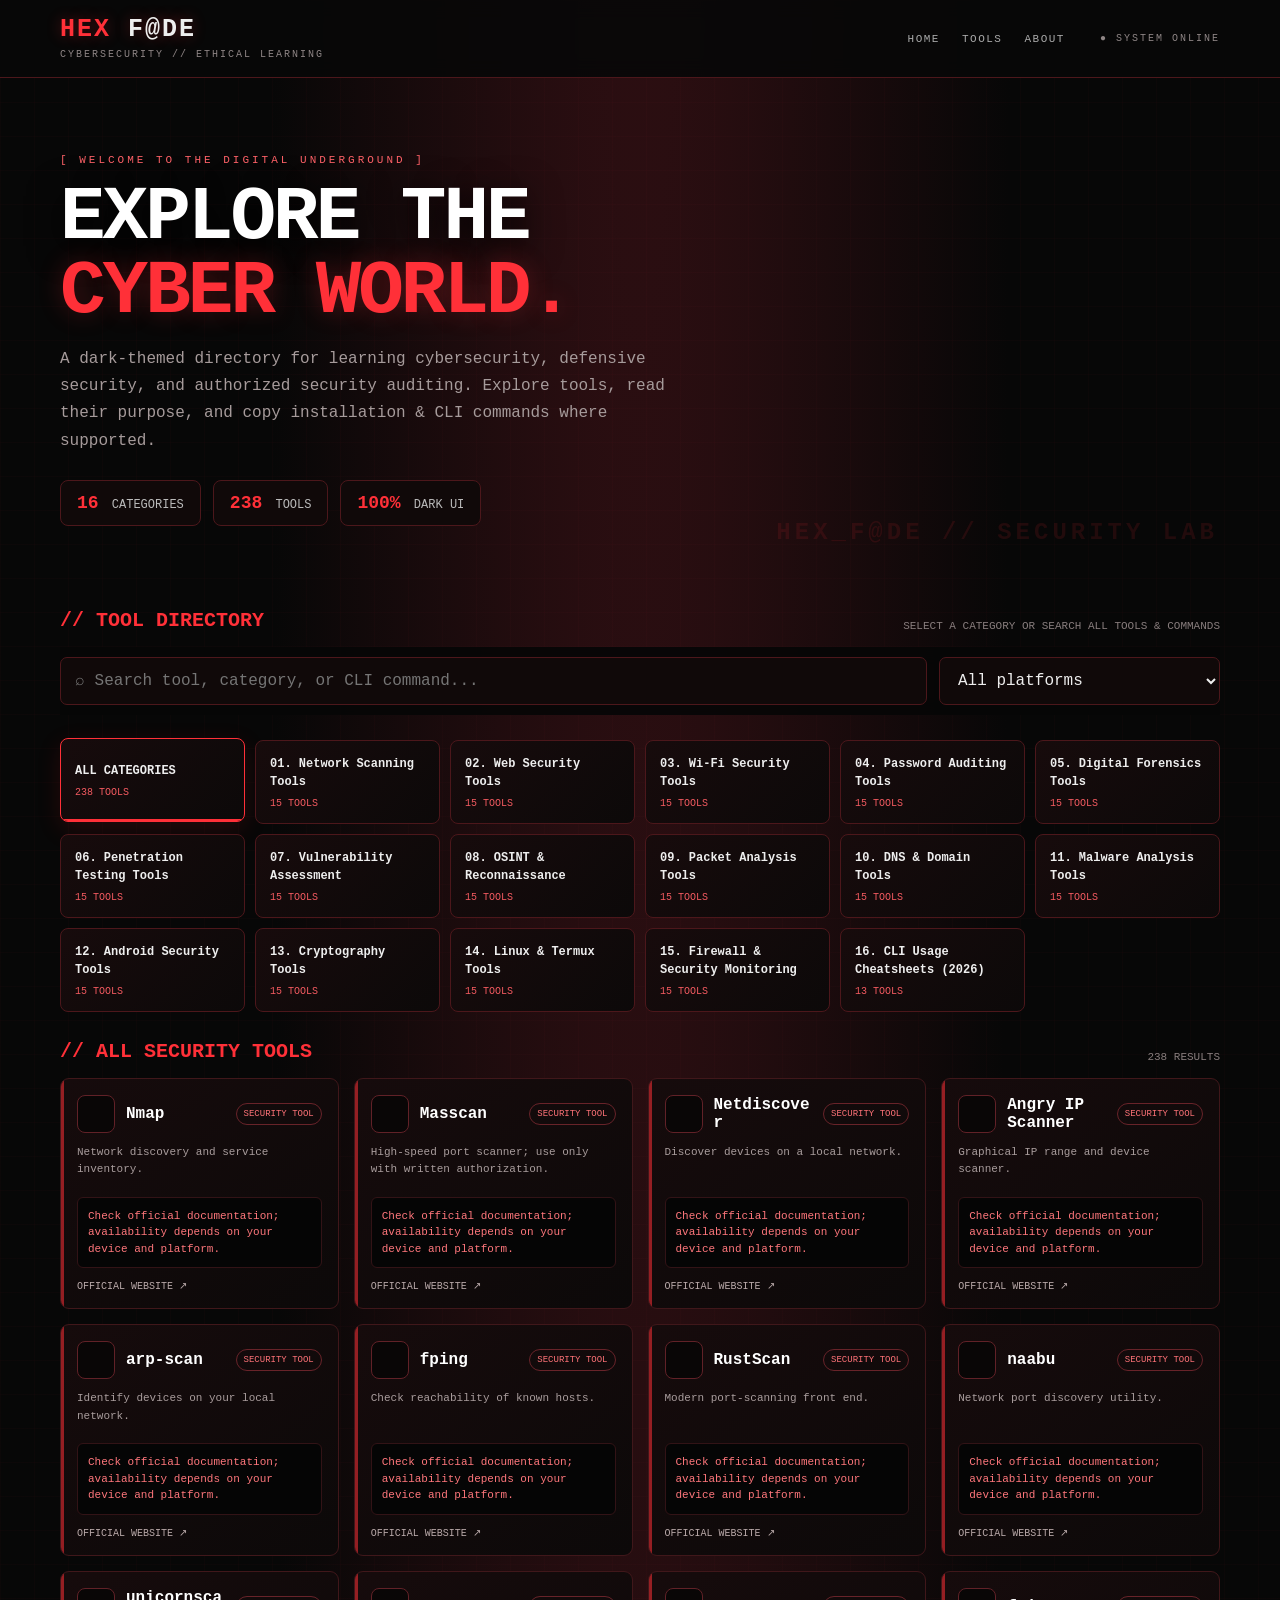
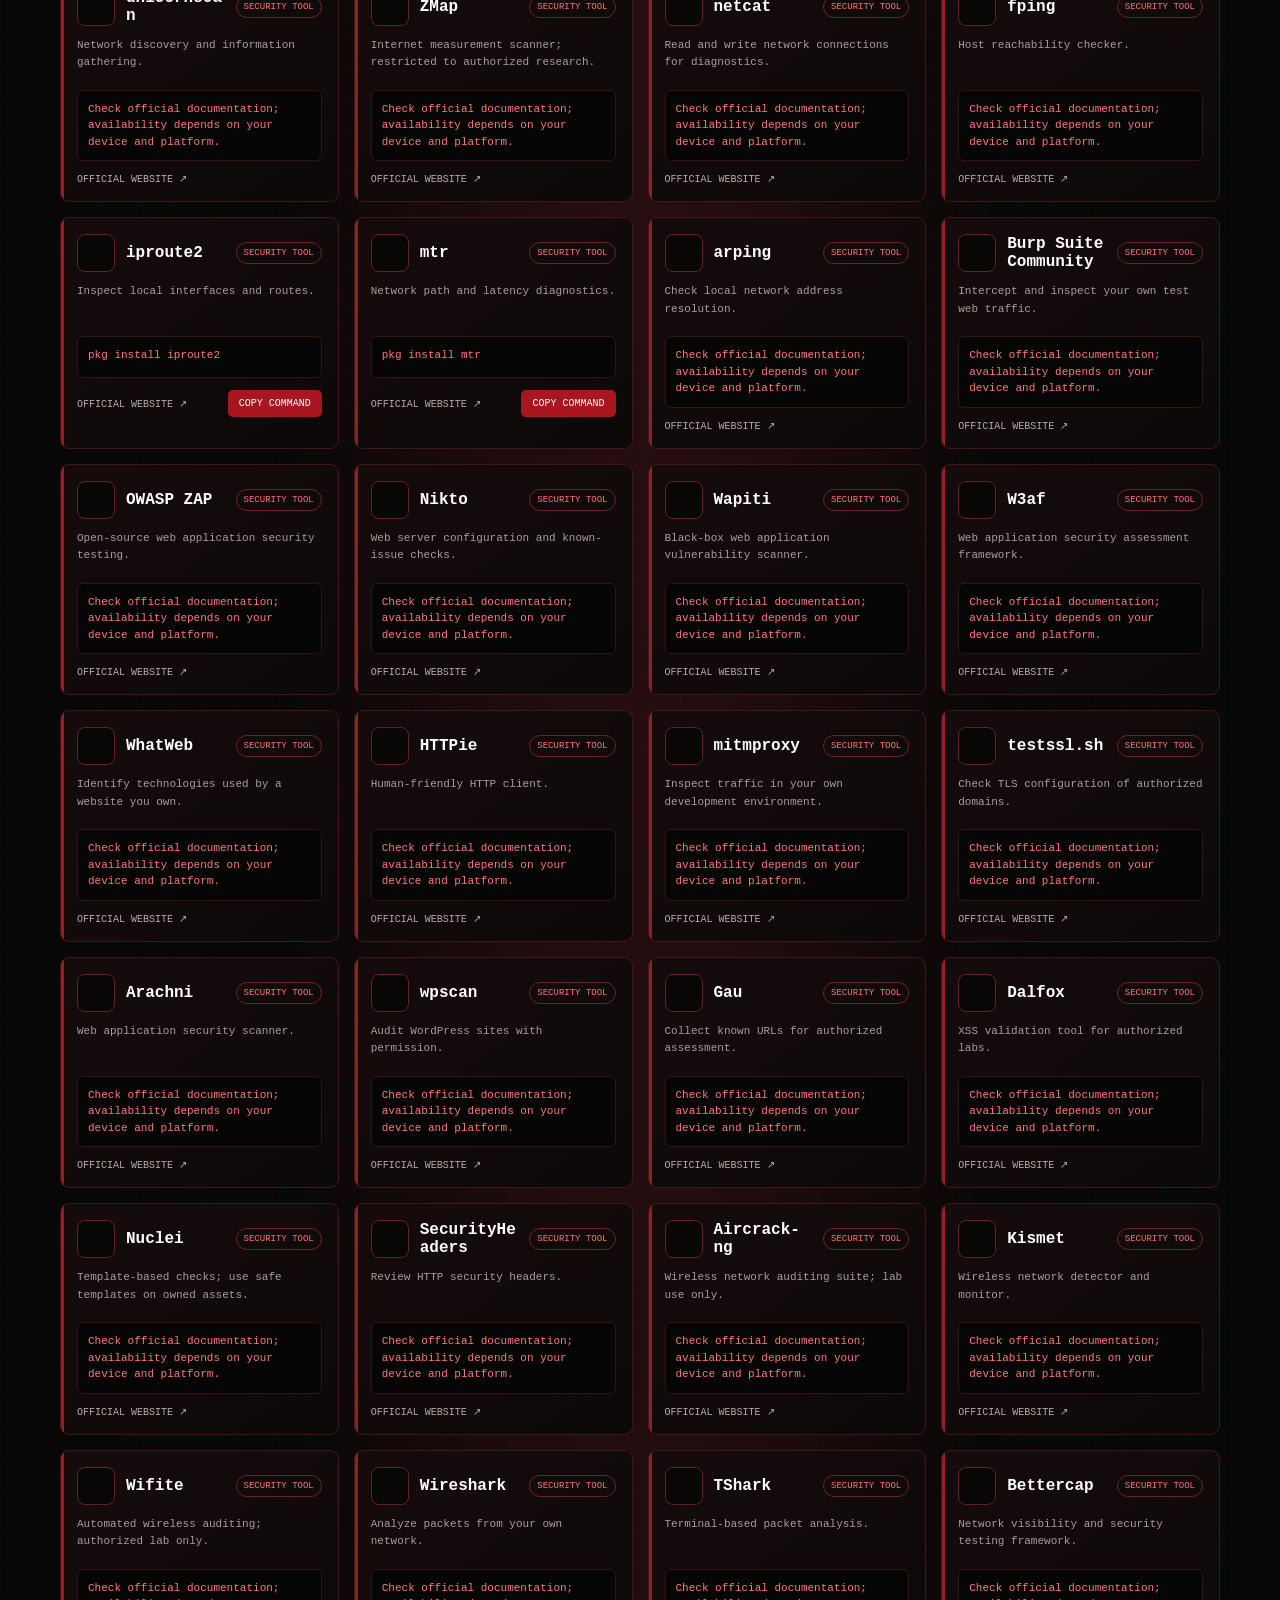
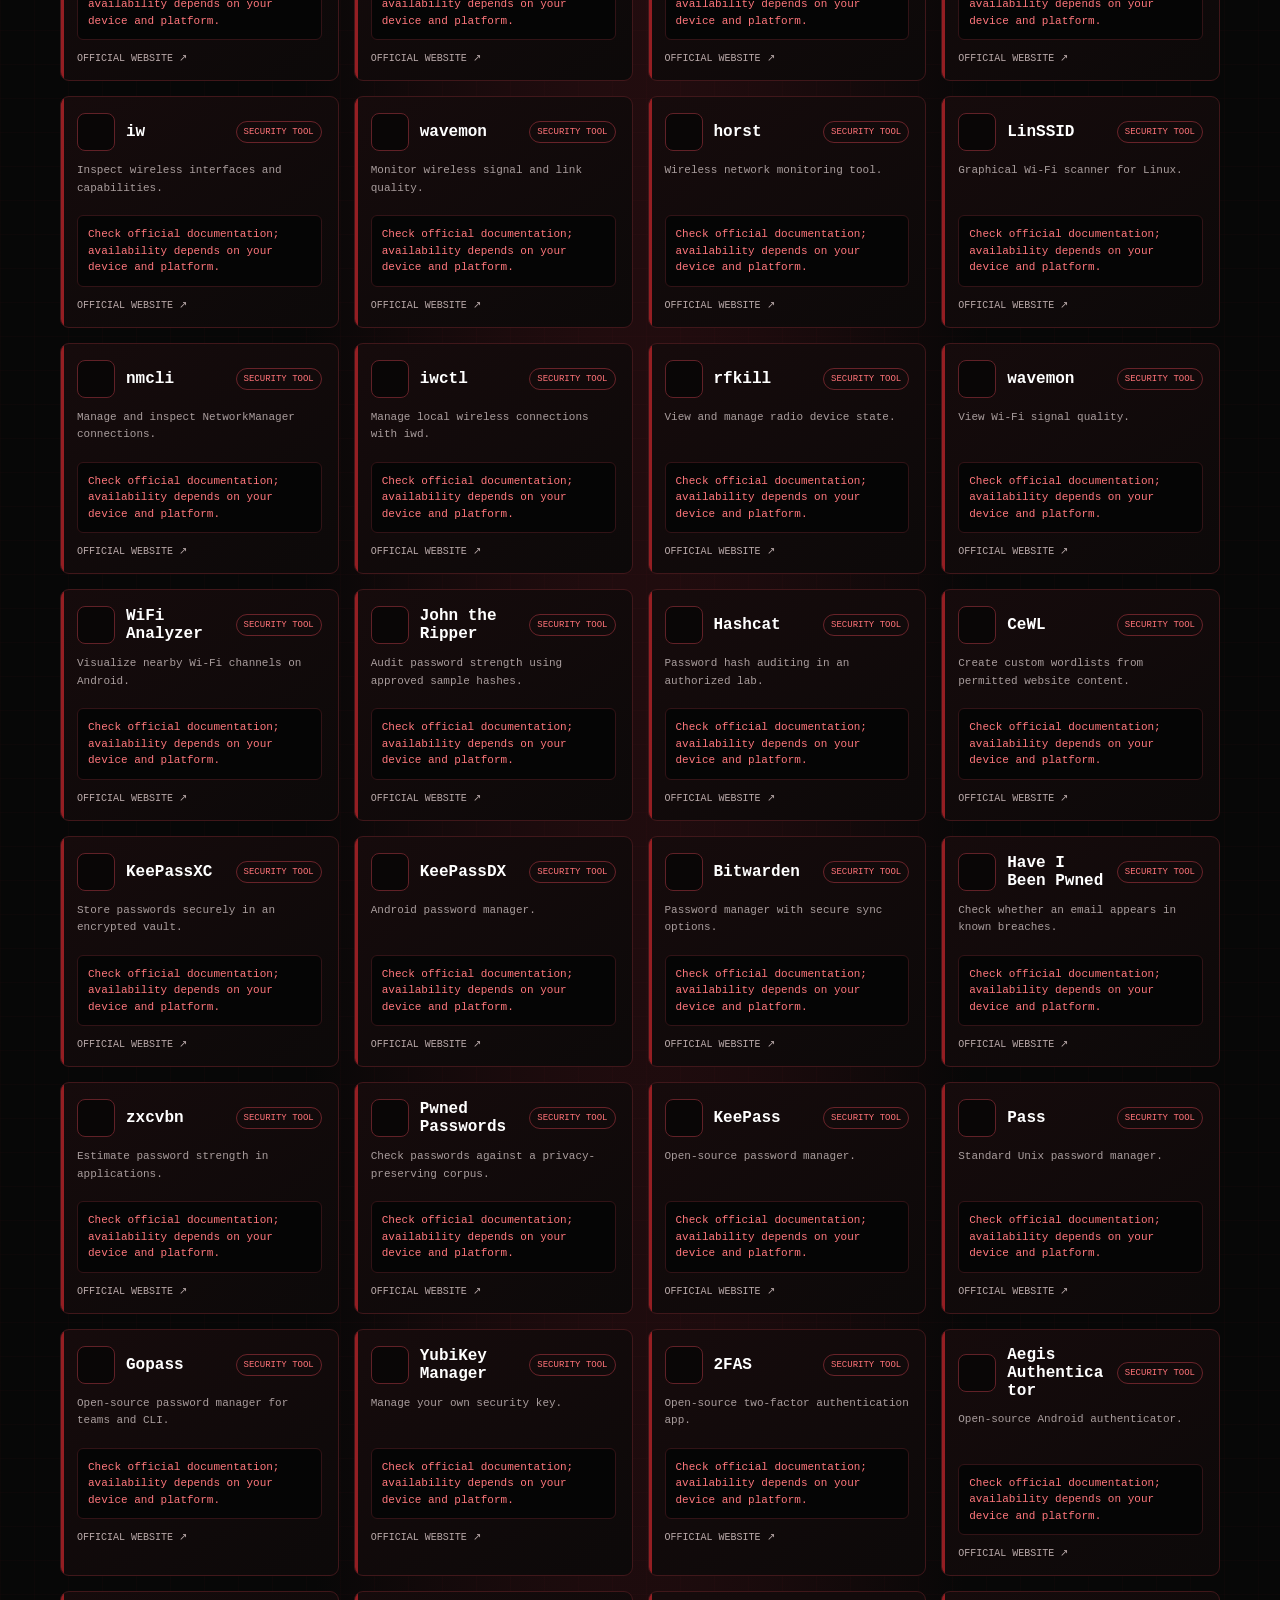
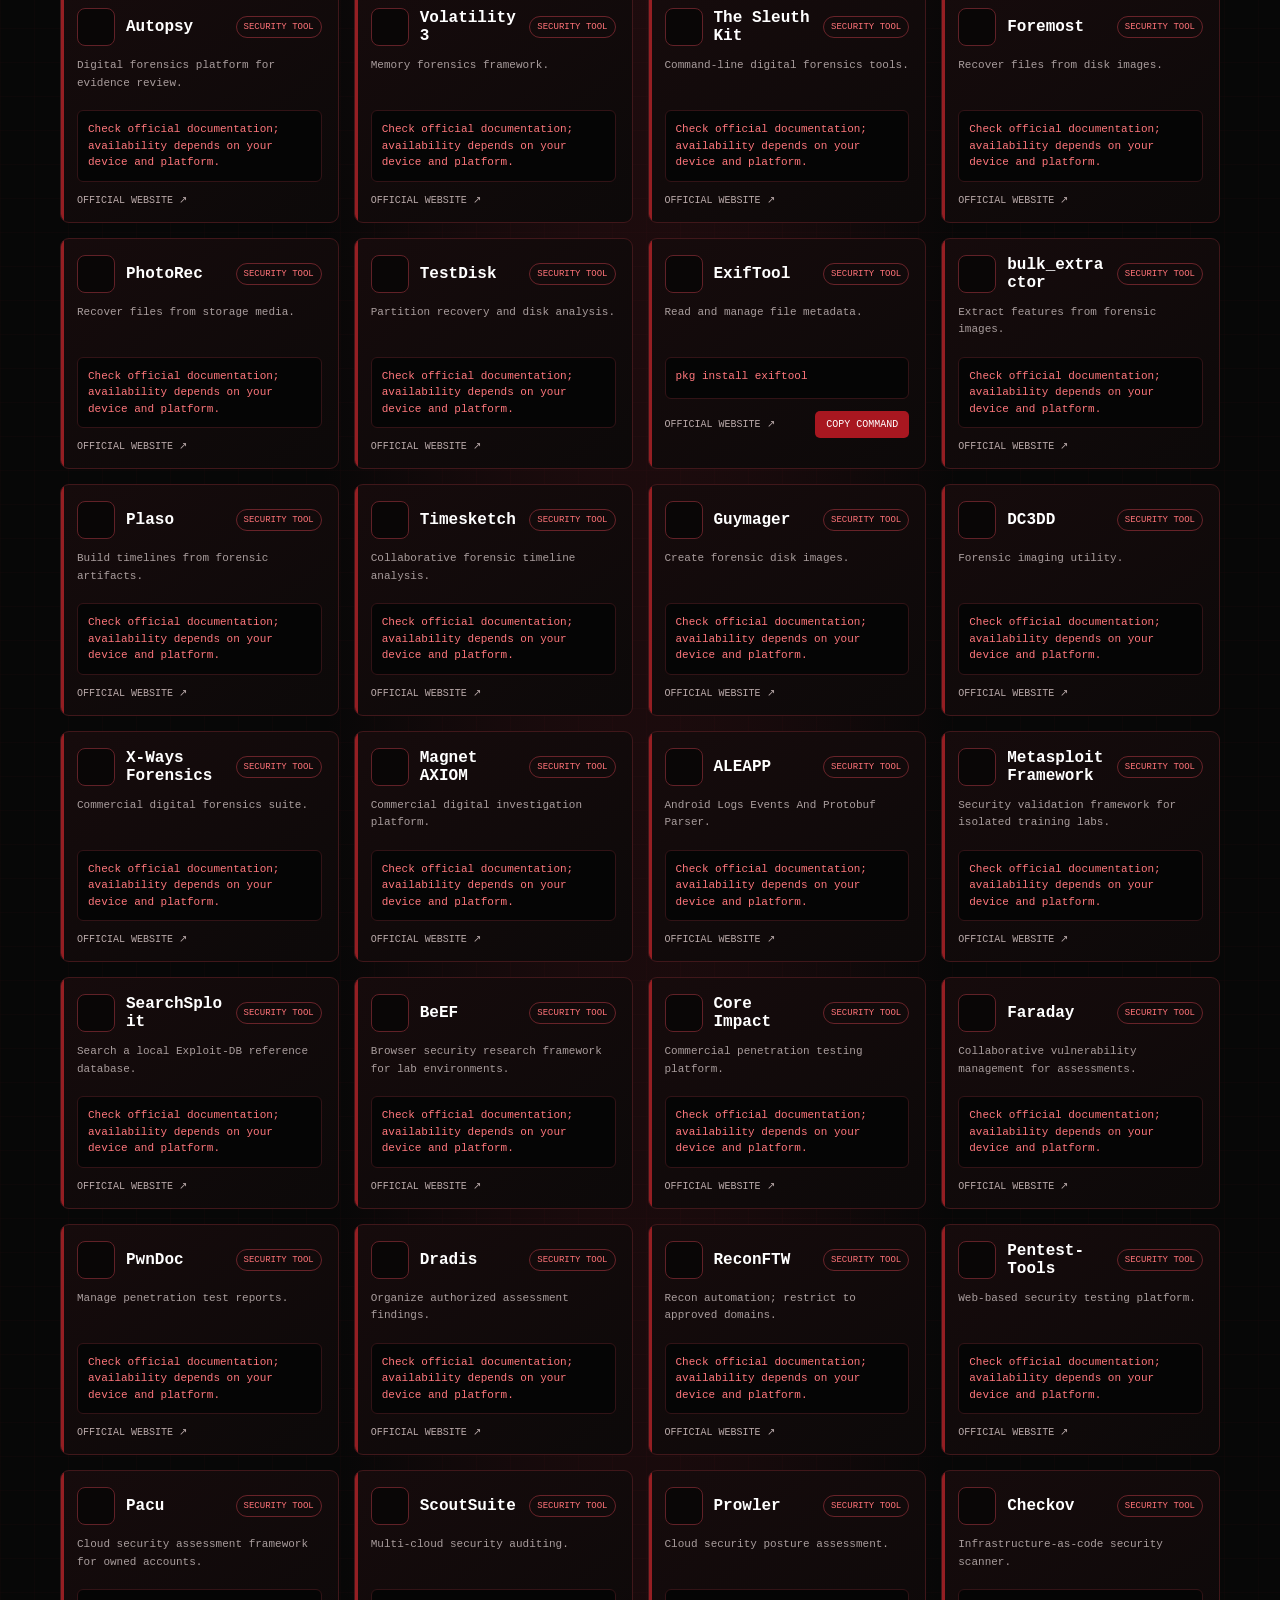
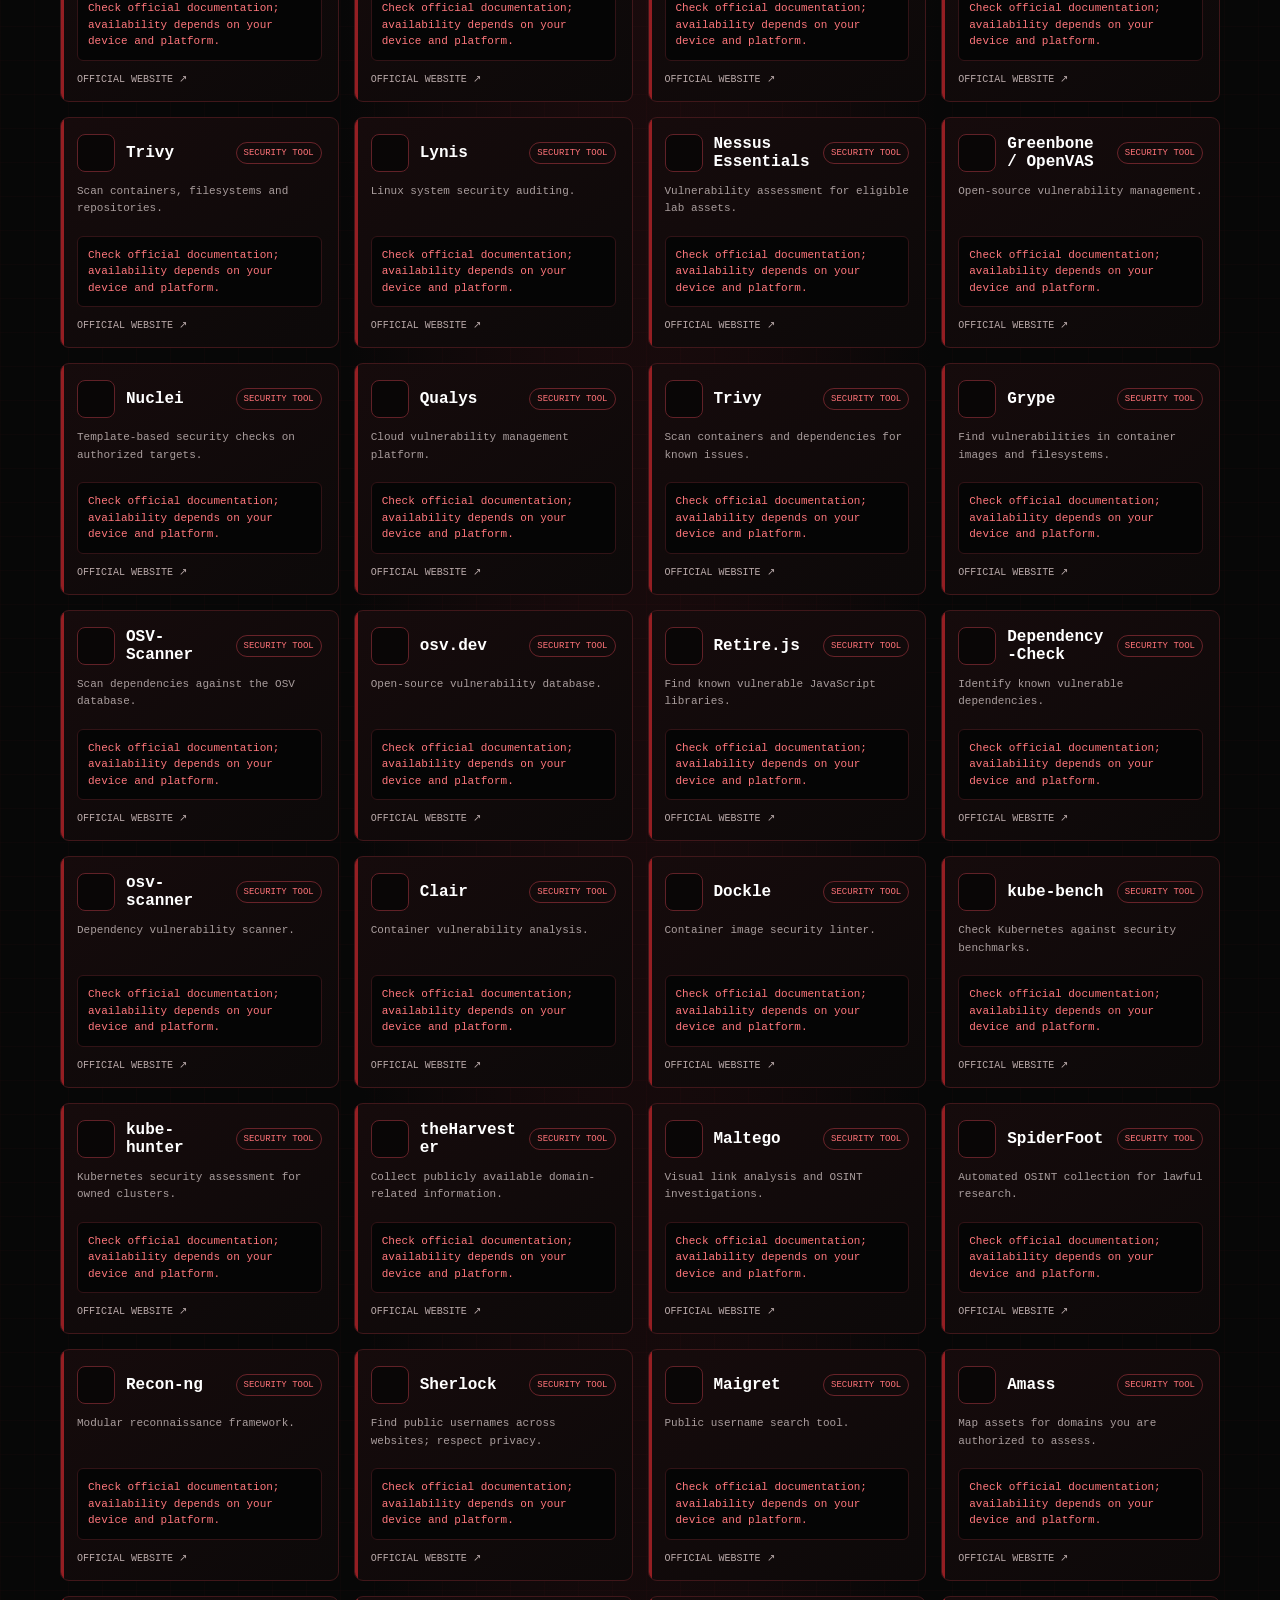
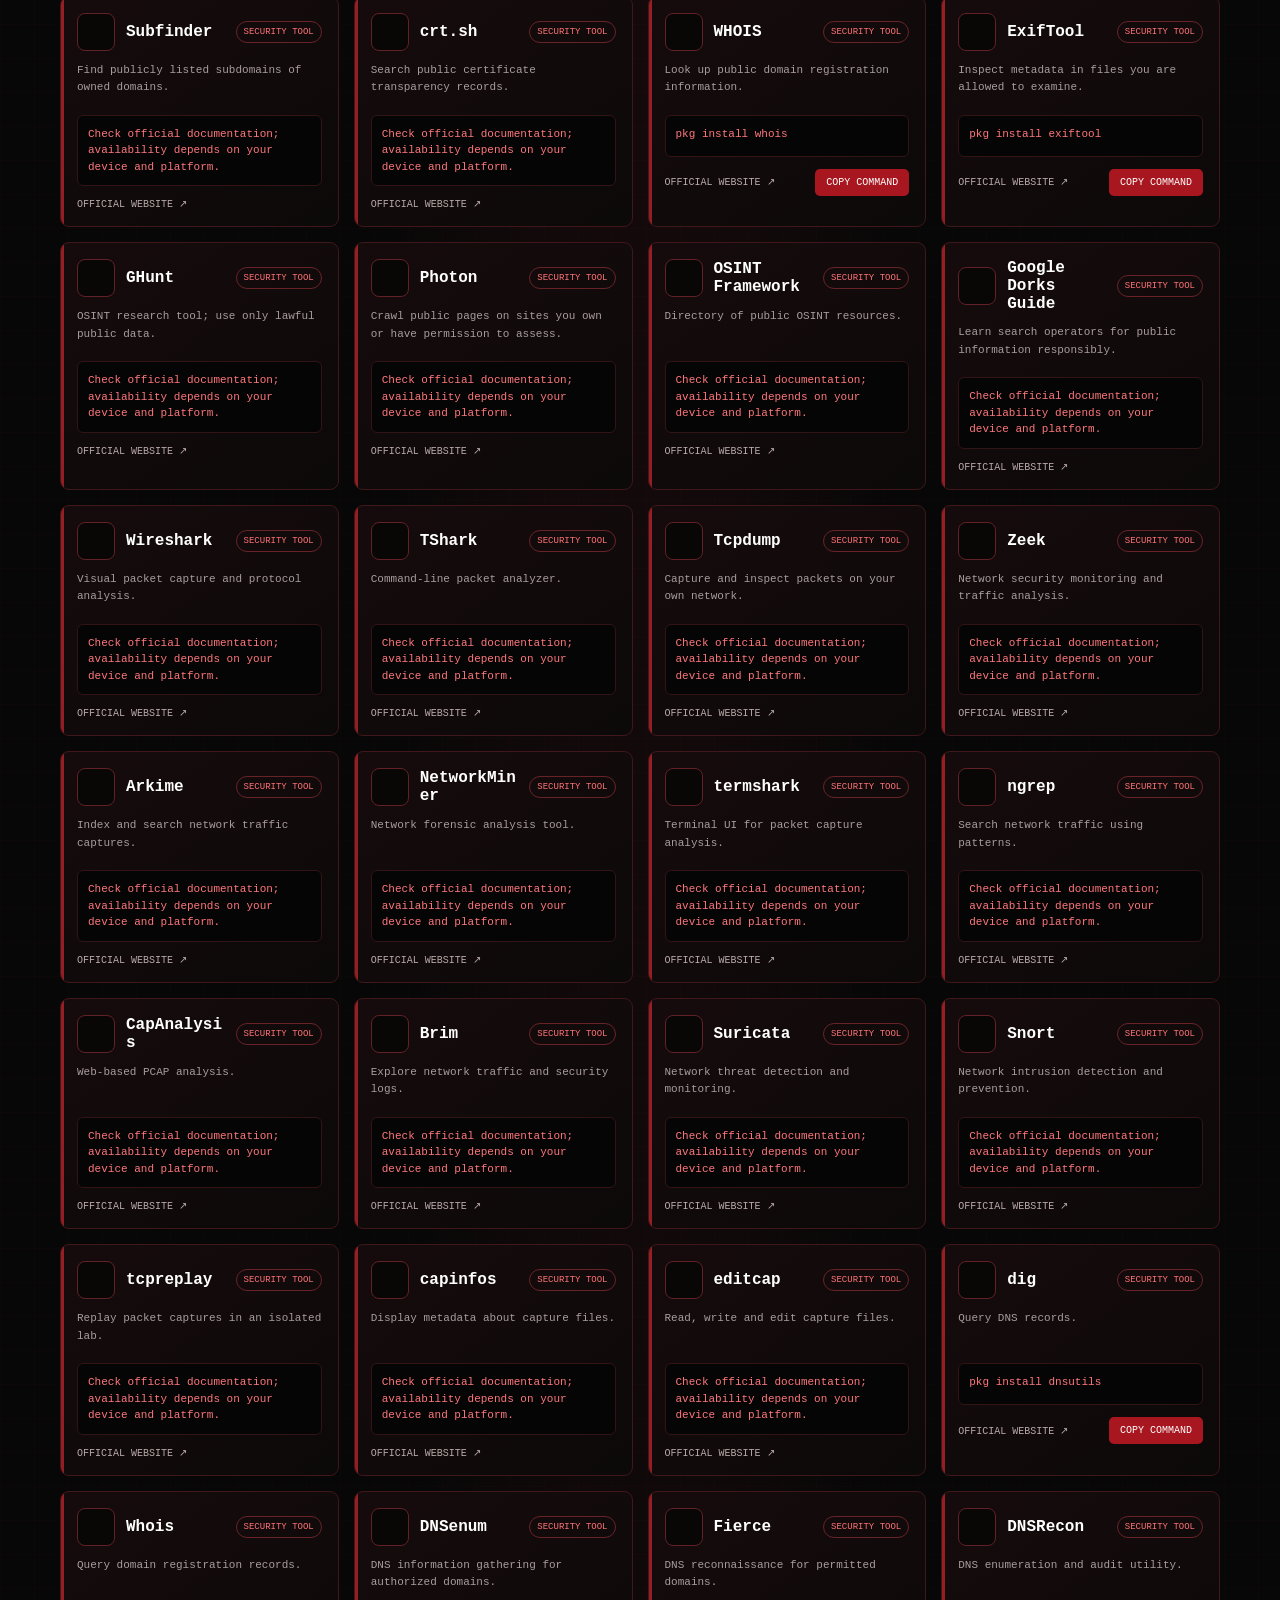
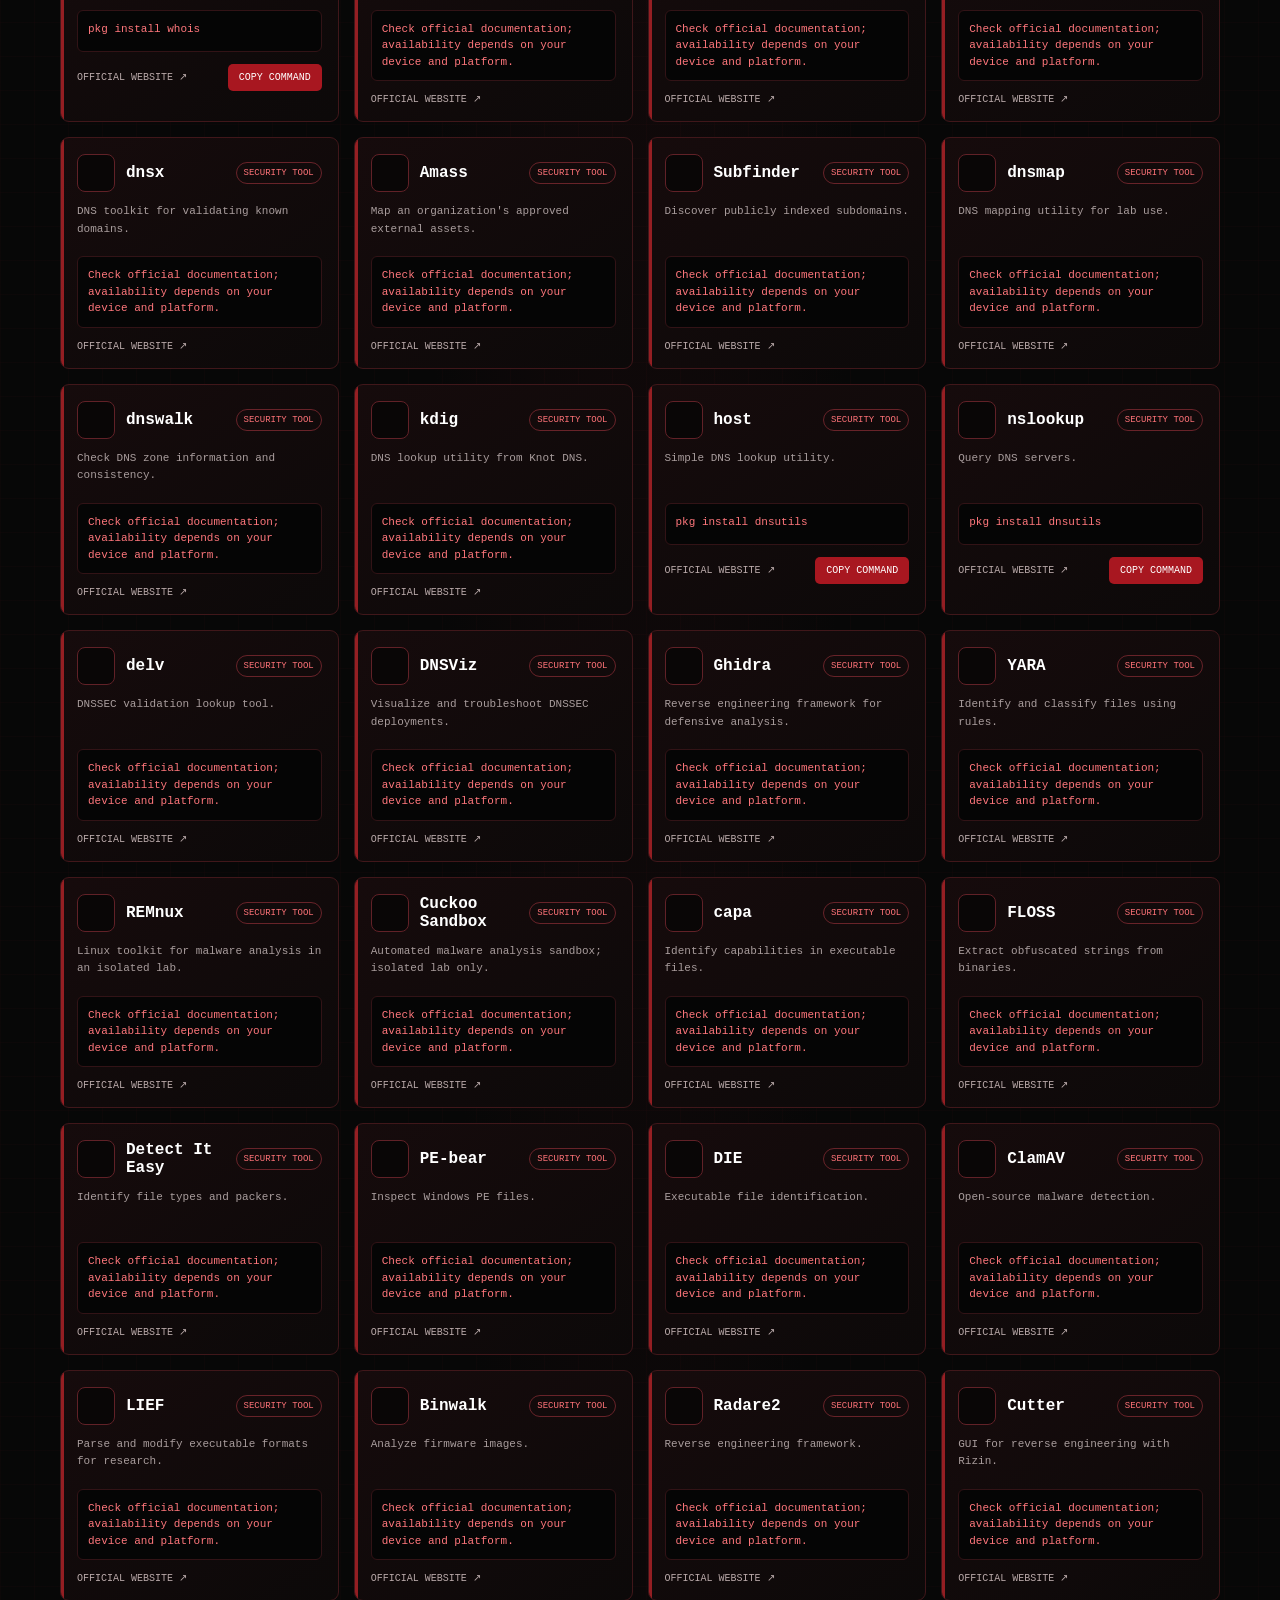
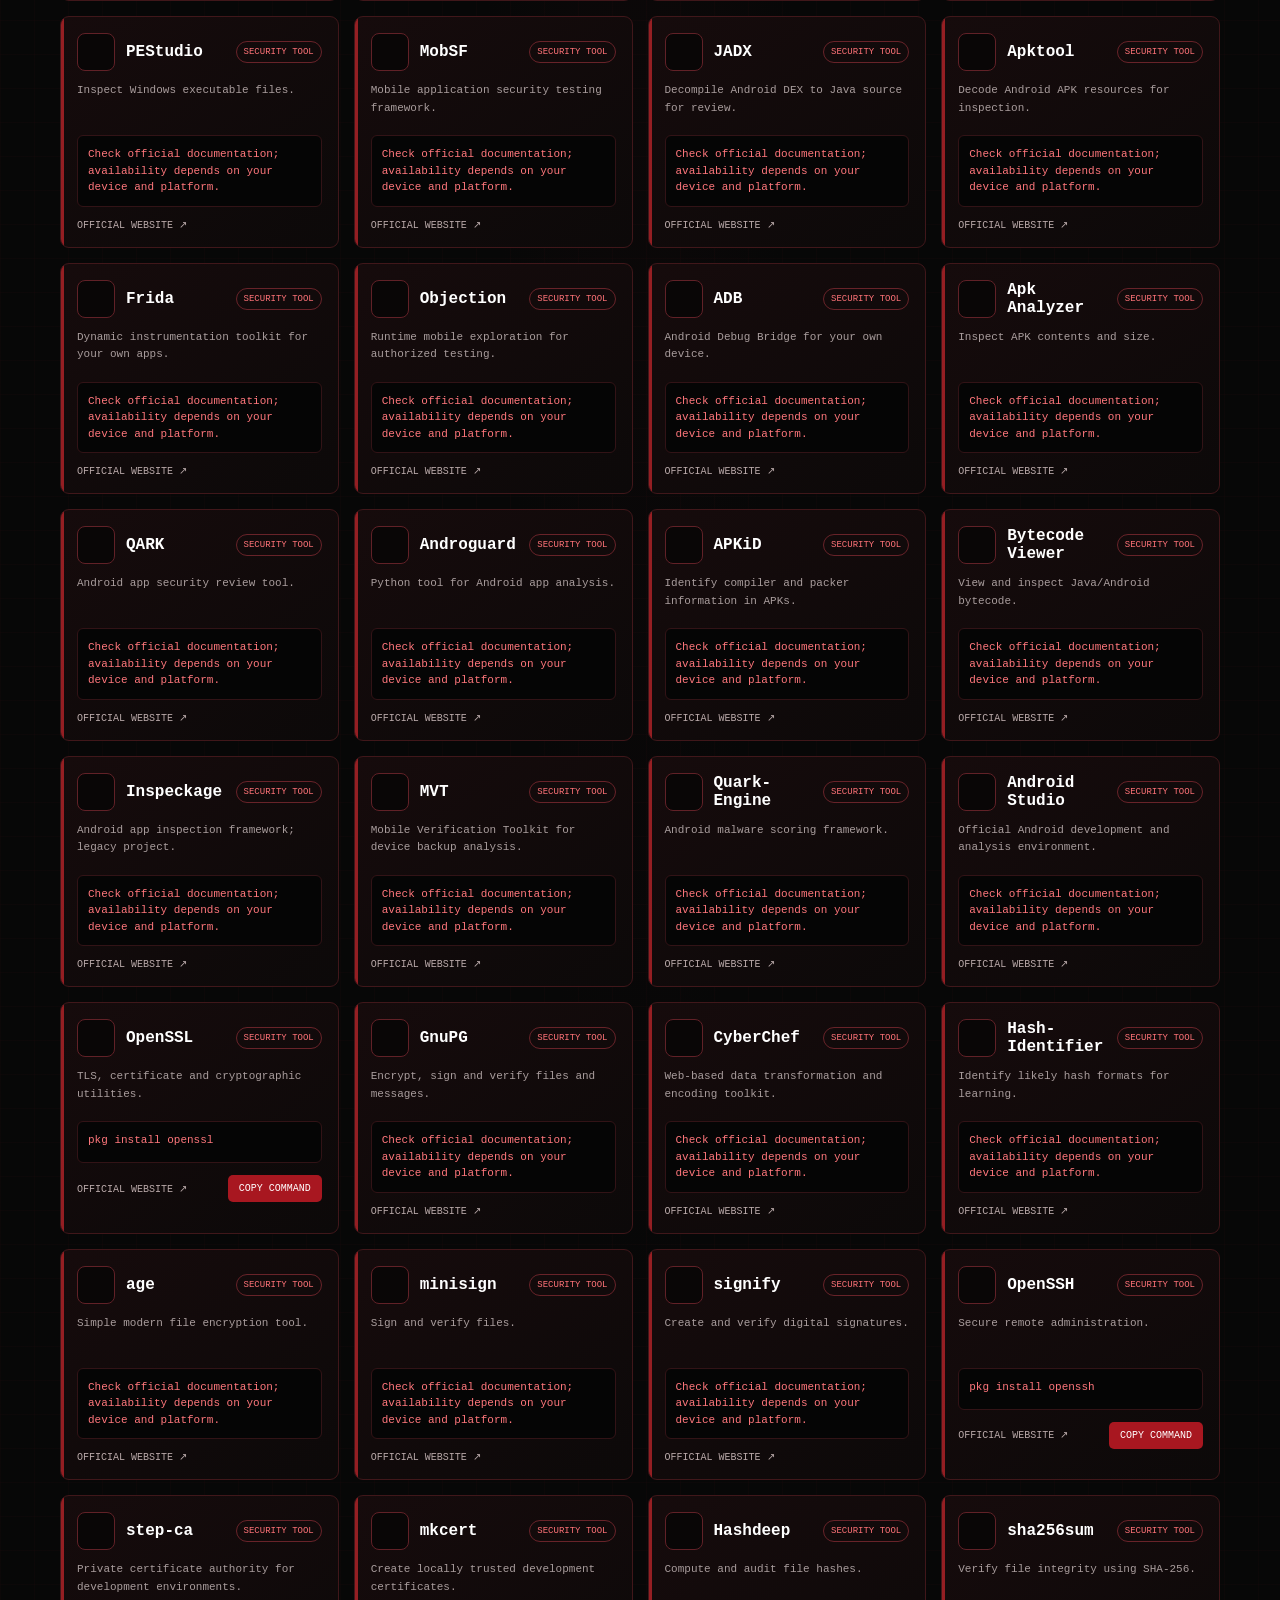
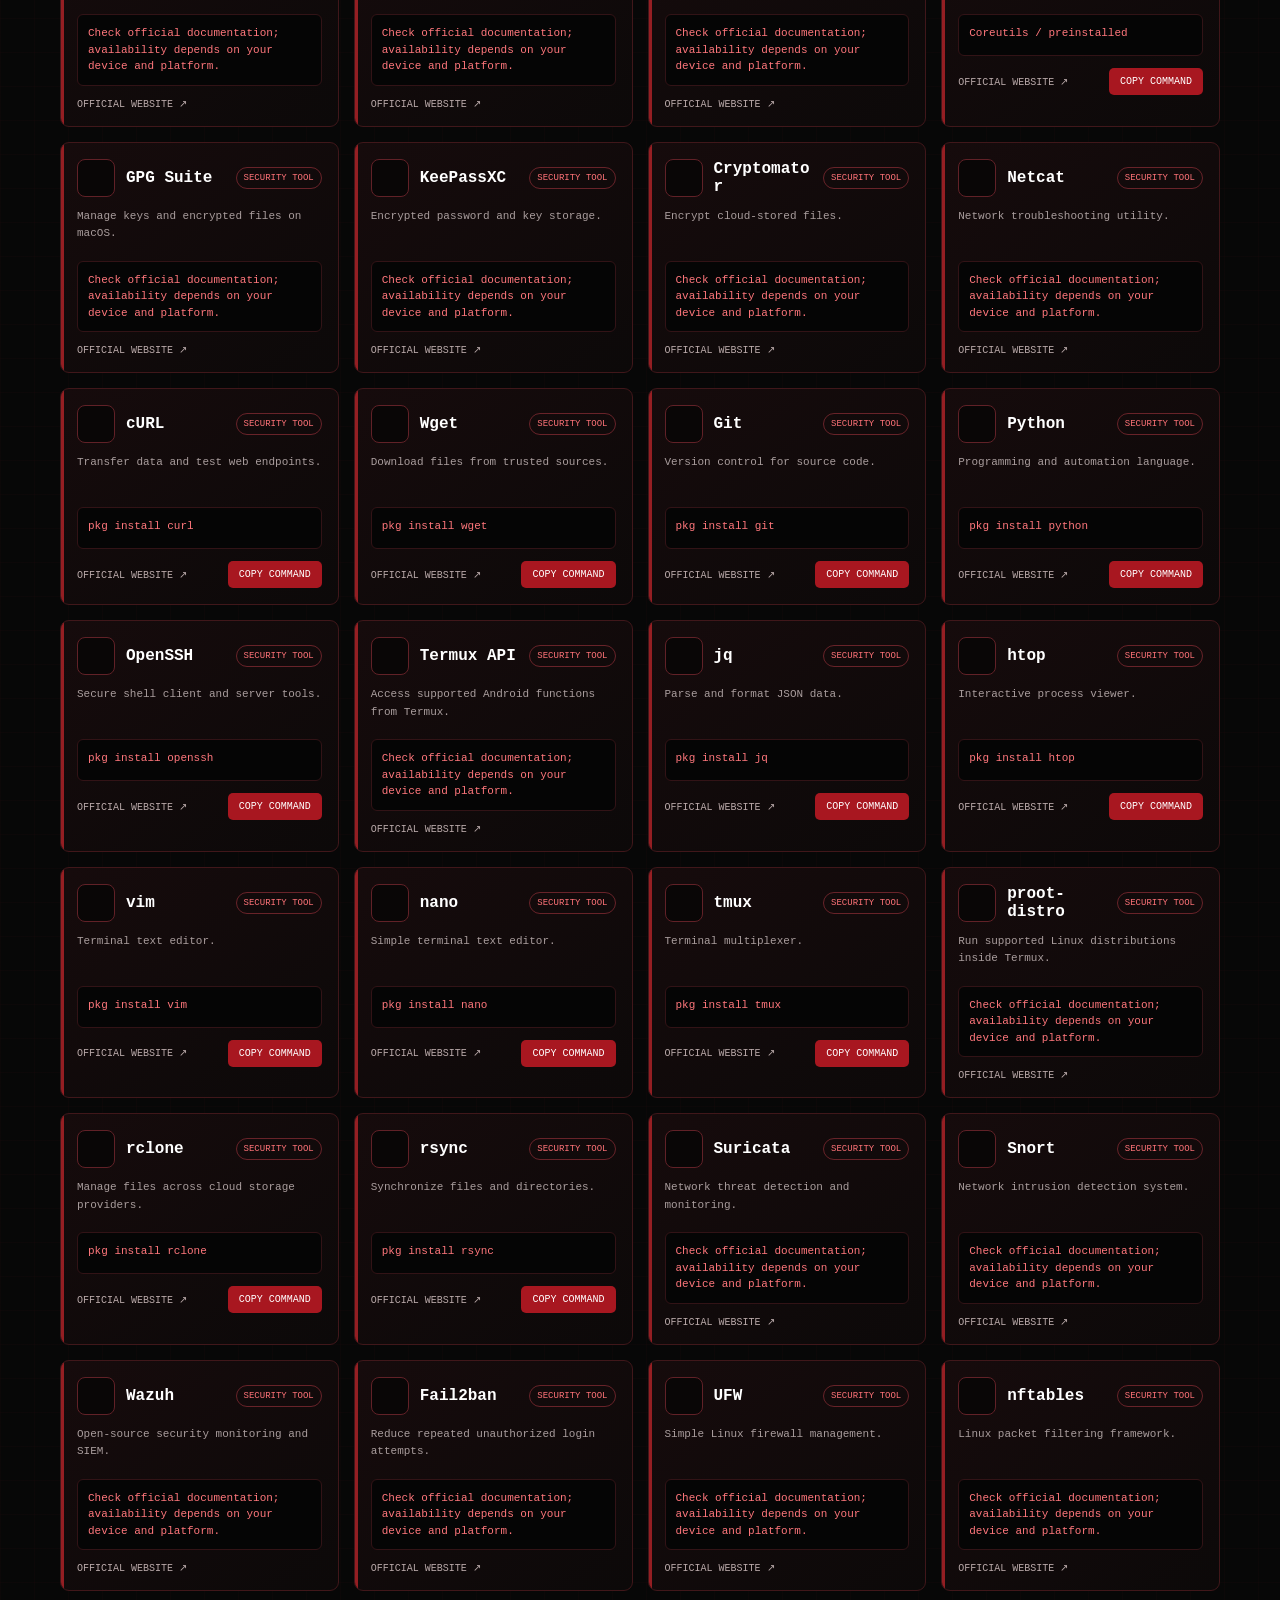
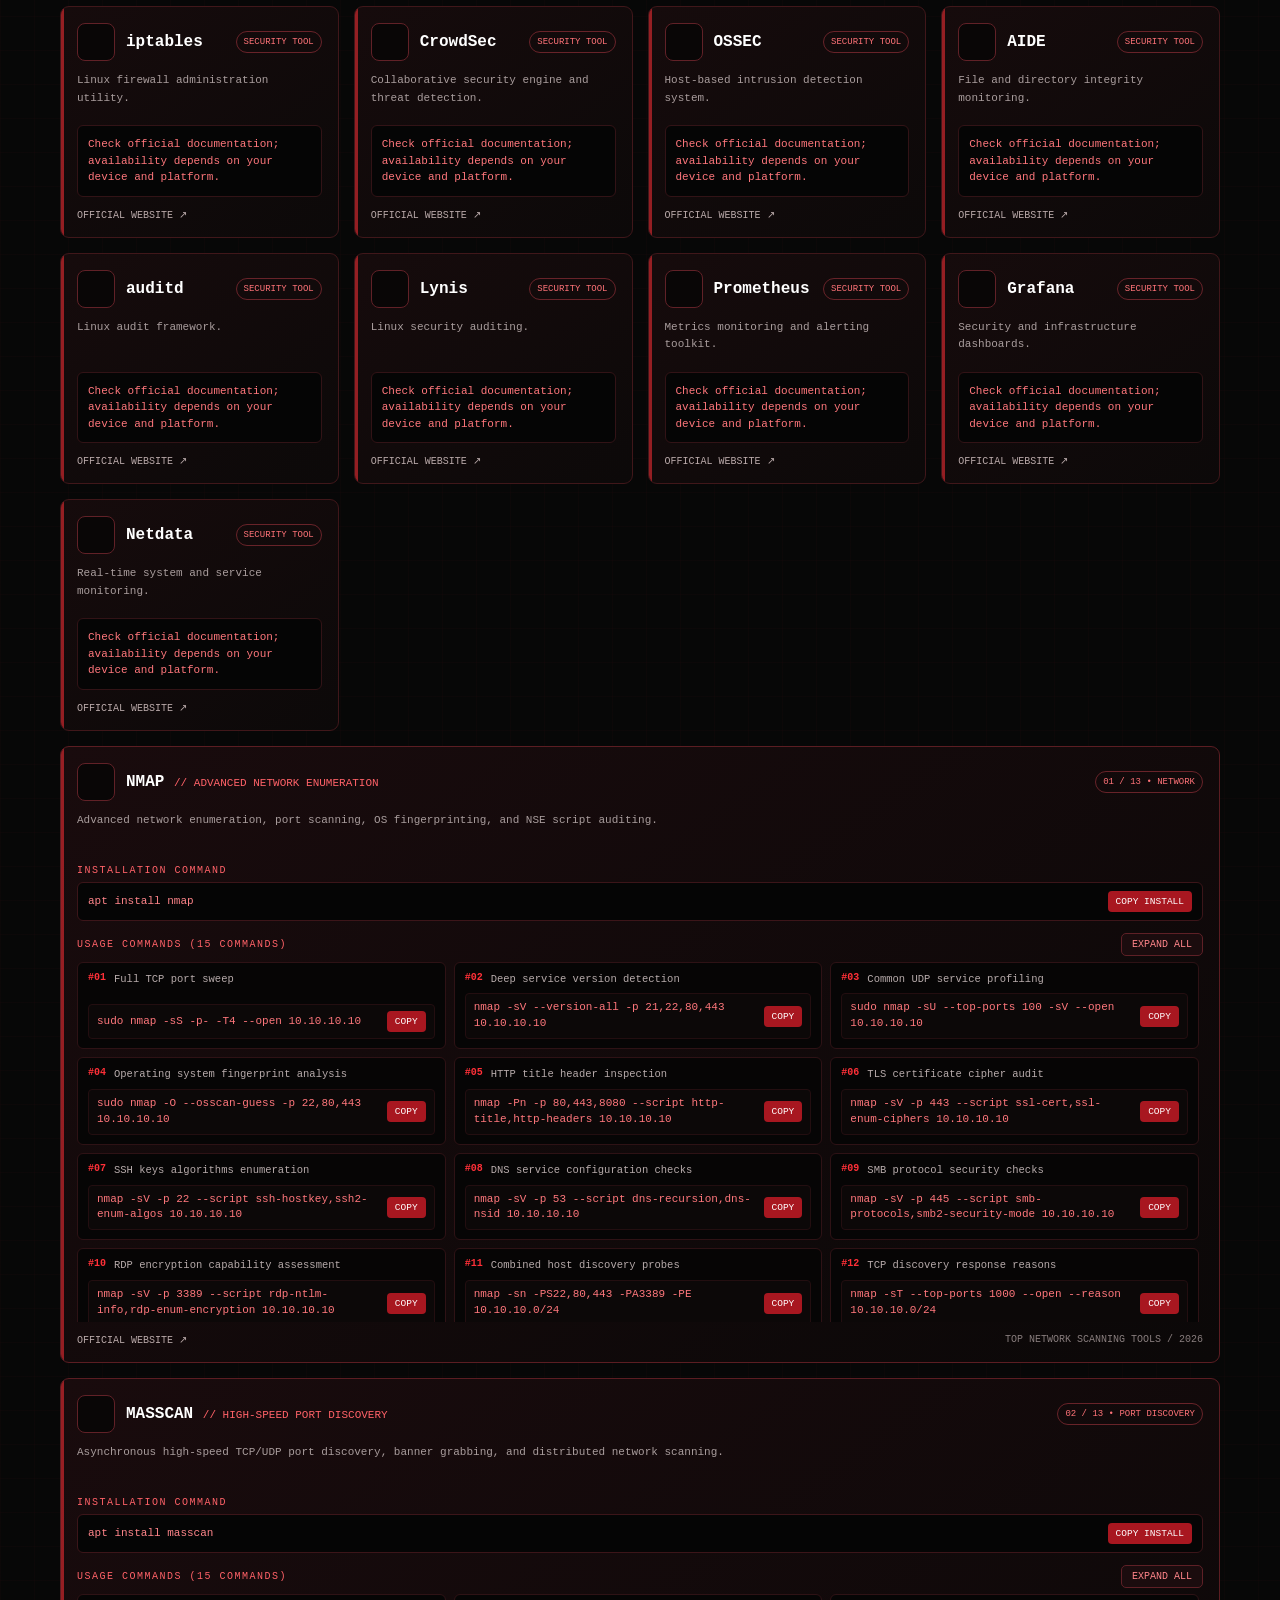
==== commit 1fe1a6a6: "Add CLI cheatsheets to public website" ====
--- a/public/index.html
+++ b/public/index.html
@@ -71,9 +71,29 @@
 .empty{grid-column:1/-1}
 .note{border-radius:0 8px 8px 0}
 footer{line-height:1.8}
-@media(max-width:700px){.nav{flex-wrap:wrap}.nav-links{order:3;width:100%;justify-content:center;margin:8px 0 0;padding-top:10px;border-top:1px solid #291013}.nav-links a{font-size:10px}.online{font-size:9px}.hero{padding-top:48px}.hero:after{display:none}.toolbar{top:95px}.tools{grid-template-columns:1fr}}
-@media(max-width:390px){.nav small{font-size:8px;letter-spacing:1px}.logo{font-size:21px}.toolbar input{min-width:100%}.toolbar select{width:100%}.tools{grid-template-columns:minmax(0,1fr)}}
-
+
+/* CLI Cheatsheet Cards Extension */
+.card.cli-card{grid-column:1/-1;background:linear-gradient(145deg,#190b0d,#0b0808);border-color:#5b1d22}
+.cli-install-wrap{margin-bottom:12px}
+.cli-label{font-size:10px;color:#ff6268;letter-spacing:1.5px;margin-bottom:6px;display:flex;justify-content:space-between;align-items:center;gap:8px;flex-wrap:wrap}
+.cli-install-box{display:flex;align-items:center;justify-content:space-between;gap:10px;background:#050505;border:1px solid #3c1519;border-radius:6px;padding:8px 10px}
+.cli-install-box code{color:#ff858a;font-size:11px;overflow-wrap:anywhere}
+.cli-toggle{background:#1b0c0e;color:#ff858a;border:1px solid #5e2026;border-radius:5px;padding:5px 10px;font-size:10px}
+.cli-toggle:hover{border-color:var(--red);color:#fff}
+.cli-list{display:grid;grid-template-columns:repeat(auto-fit,minmax(320px,1fr));gap:8px;max-height:360px;overflow-y:auto;padding-right:4px}
+.cli-list.expanded{max-height:none}
+.cli-item{background:#060505;border:1px solid #2e1215;border-radius:6px;padding:9px 10px;display:flex;flex-direction:column;justify-content:space-between;gap:7px}
+.cli-item:hover{border-color:#682329}
+.cli-item-head{display:flex;justify-content:space-between;align-items:flex-start;gap:8px}
+.cli-num{color:var(--red);font-weight:bold;font-size:10px;flex-shrink:0}
+.cli-desc{color:#b7abab;font-size:10.5px;line-height:1.4;flex:1}
+.cli-cmd-row{display:flex;align-items:center;justify-content:space-between;gap:8px;background:#0c0808;border:1px solid #230e10;border-radius:4px;padding:6px 8px}
+.cli-cmd-row code{color:#ff777c;font-size:11px;line-height:1.45;overflow-wrap:anywhere;word-break:break-word}
+.cli-copy{background:#a81720;color:#fff;border:0;border-radius:4px;padding:5px 8px;font-size:9.5px;white-space:nowrap;flex-shrink:0}
+.cli-copy:hover{background:#e12630}
+
+@media(max-width:700px){.nav{flex-wrap:wrap}.nav-links{order:3;width:100%;justify-content:center;margin:8px 0 0;padding-top:10px;border-top:1px solid #291013}.nav-links a{font-size:10px}.online{font-size:9px}.hero{padding-top:48px}.hero:after{display:none}.toolbar{top:95px}.tools{grid-template-columns:1fr}.cli-list{grid-template-columns:1fr}}
+@media(max-width:390px){.nav small{font-size:8px;letter-spacing:1px}.logo{font-size:21px}.toolbar input{min-width:100%}.toolbar select{width:100%}.tools{grid-template-columns:minmax(0,1fr)}.cli-install-box,.cli-cmd-row{flex-direction:column;align-items:stretch}.cli-copy{text-align:center}}
 </style>
 </head>
 <body>
@@ -81,14 +101,14 @@
 <section class="hero" id="home">
  <div class="tag">[ WELCOME TO THE DIGITAL UNDERGROUND ]</div>
  <h1>EXPLORE THE<br><b>CYBER WORLD.</b></h1>
- <p>A dark-themed directory for learning cybersecurity, defensive security, and authorized security auditing. Explore tools, read their purpose, and copy installation commands where supported.</p>
- <div class="stats"><div class="stat"><strong id="categoryTotal">15</strong> CATEGORIES</div><div class="stat"><strong id="toolTotal">225</strong> TOOLS</div><div class="stat"><strong>100%</strong> DARK UI</div></div>
+ <p>A dark-themed directory for learning cybersecurity, defensive security, and authorized security auditing. Explore tools, read their purpose, and copy installation &amp; CLI commands where supported.</p>
+ <div class="stats"><div class="stat"><strong id="categoryTotal">16</strong> CATEGORIES</div><div class="stat"><strong id="toolTotal">238</strong> TOOLS</div><div class="stat"><strong>100%</strong> DARK UI</div></div>
 </section>
 <main id="directory">
- <div class="section-title"><h2>// TOOL DIRECTORY</h2><span>SELECT A CATEGORY OR SEARCH ALL TOOLS</span></div>
- <div class="toolbar"><input id="search" type="search" placeholder="⌕ Search tool or category..."><select id="platform"><option value="all">All platforms</option><option value="termux">Termux-friendly commands</option><option value="linux">Linux / Kali commands</option></select></div>
+ <div class="section-title"><h2>// TOOL DIRECTORY</h2><span>SELECT A CATEGORY OR SEARCH ALL TOOLS &amp; COMMANDS</span></div>
+ <div class="toolbar"><input id="search" type="search" placeholder="⌕ Search tool, category, or CLI command..."><select id="platform"><option value="all">All platforms</option><option value="termux">Termux-friendly commands</option><option value="linux">Linux / Kali commands</option></select></div>
  <div class="categories" id="categories"></div>
- <div class="section-title"><h2 id="listTitle">// ALL SECURITY TOOLS</h2><span id="count">225 RESULTS</span></div>
+ <div class="section-title"><h2 id="listTitle">// ALL SECURITY TOOLS</h2><span id="count">238 RESULTS</span></div>
  <div class="tools" id="tools"></div>
  <div class="note" id="about"><b>IMPORTANT:</b> Tool support and package names can change. Some desktop tools do not run directly on Android/Termux. Verify each tool's official documentation before installing. Use security tools only on systems you own or have explicit permission to test. This directory does not provide attack instructions.</div>
 </main>
@@ -351,13 +371,384 @@
 ["Netdata","Real-time system and service monitoring.","Official install guide","https://www.netdata.cloud/"]
 ]]
 ];
+
+const cliCheatsheets = [
+  {
+    category: "16. CLI Usage Cheatsheets (2026)",
+    badge: "01 / 13 • NETWORK",
+    name: "NMAP",
+    subtitle: "ADVANCED NETWORK ENUMERATION",
+    desc: "Advanced network enumeration, port scanning, OS fingerprinting, and NSE script auditing.",
+    installCmd: "apt install nmap",
+    url: "https://nmap.org/",
+    commands: [
+      { num: "01", cmd: "sudo nmap -sS -p- -T4 --open 10.10.10.10", desc: "Full TCP port sweep" },
+      { num: "02", cmd: "nmap -sV --version-all -p 21,22,80,443 10.10.10.10", desc: "Deep service version detection" },
+      { num: "03", cmd: "sudo nmap -sU --top-ports 100 -sV --open 10.10.10.10", desc: "Common UDP service profiling" },
+      { num: "04", cmd: "sudo nmap -O --osscan-guess -p 22,80,443 10.10.10.10", desc: "Operating system fingerprint analysis" },
+      { num: "05", cmd: "nmap -Pn -p 80,443,8080 --script http-title,http-headers 10.10.10.10", desc: "HTTP title header inspection" },
+      { num: "06", cmd: "nmap -sV -p 443 --script ssl-cert,ssl-enum-ciphers 10.10.10.10", desc: "TLS certificate cipher audit" },
+      { num: "07", cmd: "nmap -sV -p 22 --script ssh-hostkey,ssh2-enum-algos 10.10.10.10", desc: "SSH keys algorithms enumeration" },
+      { num: "08", cmd: "nmap -sV -p 53 --script dns-recursion,dns-nsid 10.10.10.10", desc: "DNS service configuration checks" },
+      { num: "09", cmd: "nmap -sV -p 445 --script smb-protocols,smb2-security-mode 10.10.10.10", desc: "SMB protocol security checks" },
+      { num: "10", cmd: "nmap -sV -p 3389 --script rdp-ntlm-info,rdp-enum-encryption 10.10.10.10", desc: "RDP encryption capability assessment" },
+      { num: "11", cmd: "nmap -sn -PS22,80,443 -PA3389 -PE 10.10.10.0/24", desc: "Combined host discovery probes" },
+      { num: "12", cmd: "nmap -sT --top-ports 1000 --open --reason 10.10.10.0/24", desc: "TCP discovery response reasons" },
+      { num: "13", cmd: "nmap -sV --script banner -p 21,22,25,110 10.10.10.10", desc: "Application banner identification checks" },
+      { num: "14", cmd: "nmap -sV -p 80,443 --script http-methods,http-security-headers 10.10.10.10", desc: "HTTP security header checks" },
+      { num: "15", cmd: "nmap -iL targets.txt -sV --open -oX services.xml", desc: "Structured multi-target service inventory" }
+    ]
+  },
+  {
+    category: "16. CLI Usage Cheatsheets (2026)",
+    badge: "02 / 13 • PORT DISCOVERY",
+    name: "MASSCAN",
+    subtitle: "HIGH-SPEED PORT DISCOVERY",
+    desc: "Asynchronous high-speed TCP/UDP port discovery, banner grabbing, and distributed network scanning.",
+    installCmd: "apt install masscan",
+    url: "https://github.com/robertdavidgraham/masscan",
+    commands: [
+      { num: "01", cmd: "sudo masscan 10.10.10.0/24 -p1-65535 --rate 800", desc: "Full-range internal port discovery" },
+      { num: "02", cmd: "sudo masscan 10.10.10.0/24 -p80,443,8080 --banners --rate 300", desc: "HTTP service banner capture" },
+      { num: "03", cmd: "sudo masscan 10.10.10.0/24 -pU:53,U:123,U:161 --rate 200", desc: "Selected UDP service discovery" },
+      { num: "04", cmd: "sudo masscan 10.10.10.0/24 -p22,3389,445 --rate 250 -oJ admin.json", desc: "Remote administration exposure report" },
+      { num: "05", cmd: "sudo masscan 10.10.10.0/24 -p1-1024 --rate 500 -oX lowports.xml", desc: "Well-known port inventory export" },
+      { num: "06", cmd: "sudo masscan 10.10.10.0/24 -p443 --rate 100 --wait 5", desc: "TLS endpoint response collection" },
+      { num: "07", cmd: "sudo masscan -iL targets.txt -p80,443 --rate 150 -oL web.lst", desc: "File-driven web port discovery" },
+      { num: "08", cmd: "sudo masscan 10.10.10.0/24 -p1-4096 --excludefile excluded.txt --rate 200", desc: "Scope-aware exclusion controlled scanning" },
+      { num: "09", cmd: "sudo masscan 10.10.10.0/24 -p22,80 --ping --rate 100", desc: "Combined ICMP TCP discovery" },
+      { num: "10", cmd: "sudo masscan 10.10.10.0/24 -p21,22,25 --banners --rate 100", desc: "Remote service fingerprint collection" },
+      { num: "11", cmd: "sudo masscan 10.10.10.0/24 -p80,443 -oB snapshot.scan --rate 200", desc: "Compact binary results capture" },
+      { num: "12", cmd: "masscan --readscan snapshot.scan -oJ converted.json", desc: "Binary results JSON conversion" },
+      { num: "13", cmd: "sudo masscan 10.10.10.0/24 -p1-1024 --resume-index 0 --resume-count 5000 --rate 200", desc: "Segmented bounded scan execution" },
+      { num: "14", cmd: "sudo masscan 10.10.10.0/24 -p80,443 --shard 1/2 --rate 150", desc: "Distributed scan partition execution" },
+      { num: "15", cmd: "sudo masscan 10.10.10.0/24 -p443 --rate 10 --offline --packet-trace", desc: "Offline packet generation inspection" }
+    ]
+  },
+  {
+    category: "16. CLI Usage Cheatsheets (2026)",
+    badge: "03 / 13 • RAPID PORTS",
+    name: "RUSTSCAN",
+    subtitle: "RAPID PORT WORKFLOWS",
+    desc: "Fast port scanner written in Rust that automatically pipes discovered open ports into Nmap.",
+    installCmd: "cargo install rustscan",
+    url: "https://github.com/RustScan/RustScan",
+    commands: [
+      { num: "01", cmd: "rustscan -a 10.10.10.10 -b 300 -t 1500 -- -sV", desc: "Fast ports service enrichment" },
+      { num: "02", cmd: "rustscan -a 10.10.10.10 -r 1-1024 -b 200 -- -sC", desc: "Common ports scripted checks" },
+      { num: "03", cmd: "rustscan -a 10.10.10.10 -p 80,443,8080 -- -sV", desc: "Web port service profiling" },
+      { num: "04", cmd: "rustscan -a 10.10.10.10 -b 100 -t 2500 -- -O", desc: "Conservative operating system fingerprinting" },
+      { num: "05", cmd: "rustscan -a 10.10.10.0/24 -b 50 -t 2000 -- -sV", desc: "Subnet service inventory workflow" },
+      { num: "06", cmd: "rustscan -a 10.10.10.10 --scan-order random -b 150 -- -sV", desc: "Randomized port ordering analysis" },
+      { num: "07", cmd: "rustscan -a 10.10.10.10 -g -b 100 > openports.txt", desc: "Machine readable port export" },
+      { num: "08", cmd: "rustscan -a 10.10.10.10 -u 4096 -b 1000 -- -sV", desc: "Elevated descriptor batch scanning" },
+      { num: "09", cmd: "rustscan -a 10.10.10.10 -r 8000-9000 -t 3000 -- -sV", desc: "Alternate web port identification" },
+      { num: "10", cmd: "rustscan -a 10.10.10.10 -p 22,2222 -- -sV --script ssh2-enum-algos", desc: "SSH algorithm assessment pipeline" },
+      { num: "11", cmd: "rustscan -a 10.10.10.10 -p 445 -- -sV --script smb-protocols", desc: "SMB dialect validation workflow" },
+      { num: "12", cmd: "rustscan -a 10.10.10.10 -p 443,8443 -- -sV --script ssl-cert", desc: "Certificate discovery across ports" },
+      { num: "13", cmd: "rustscan -a 10.10.10.10 -p 3389 -- -sV --script rdp-enum-encryption", desc: "RDP encryption mode inspection" },
+      { num: "14", cmd: "rustscan -a 10.10.10.10 -b 25 -t 5000 -- -sV", desc: "Low impact service assessment" },
+      { num: "15", cmd: "rustscan -a 10.10.10.10 -n -b 200 -- -sV -oN audit.txt", desc: "Config independent service inventory" }
+    ]
+  },
+  {
+    category: "16. CLI Usage Cheatsheets (2026)",
+    badge: "04 / 13 • PORT RECON",
+    name: "NAABU",
+    subtitle: "TARGETED PORT RECON",
+    desc: "Fast, reliable port scanner from ProjectDiscovery with SYN/CONNECT scanning, CDN exclusion, and Nmap handoff.",
+    installCmd: "go install -v github.com/projectdiscovery/naabu/v2/cmd/naabu@latest",
+    url: "https://github.com/projectdiscovery/naabu",
+    commands: [
+      { num: "01", cmd: "naabu -host 10.10.10.10 -p 1-65535 -rate 200 -silent", desc: "Full TCP exposure inventory" },
+      { num: "02", cmd: "naabu -l hosts.txt -top-ports 1000 -rate 150 -o ports.txt", desc: "Prioritized common port discovery" },
+      { num: "03", cmd: "naabu -host 10.10.10.10 -p 22,80,443,445 -s s -rate 100", desc: "Selected SYN port enumeration" },
+      { num: "04", cmd: "naabu -host example.com -scan-all-ips -p 80,443 -silent", desc: "Multihomed domain port mapping" },
+      { num: "05", cmd: "naabu -l hosts.txt -exclude-ports 25,110 -top-ports 1000", desc: "Excluded service port inventory" },
+      { num: "06", cmd: "naabu -host 10.10.10.10 -sV -p 21,22,80 -silent", desc: "Direct service version discovery" },
+      { num: "07", cmd: "naabu -host 10.10.10.10 -sD -sV -p 22,443 -rate 60", desc: "Integrated service fingerprint probing" },
+      { num: "08", cmd: "naabu -host example.com -passive -silent", desc: "Passive internet port intelligence" },
+      { num: "09", cmd: "naabu -host 10.10.10.0/24 -sn -pe -rate 100", desc: "ICMP subnet host discovery" },
+      { num: "10", cmd: "naabu -host 10.10.10.0/24 -sn -arp -rate 100", desc: "ARP subnet host discovery" },
+      { num: "11", cmd: "naabu -host 10.10.10.10 -wn -ps 80,443 -p 1-1024", desc: "SYN verified host scanning" },
+      { num: "12", cmd: "naabu -l hosts.txt -p 80,443 -j -o ports.jsonl", desc: "Structured web port export" },
+      { num: "13", cmd: "naabu -host 10.10.10.10 -p 1-4096 -verify -rate 100", desc: "Validated TCP exposure results" },
+      { num: "14", cmd: "naabu -host 10.10.10.10 -p 22,443 -nmap-cli 'nmap -sV'", desc: "Automated Nmap enrichment handoff" },
+      { num: "15", cmd: "naabu -l hosts.txt -top-ports 1000 -exclude-cdn -silent", desc: "CDN-aware port inventory scoping" }
+    ]
+  },
+  {
+    category: "16. CLI Usage Cheatsheets (2026)",
+    badge: "05 / 13 • NETWORK SURVEYS",
+    name: "ZMAP",
+    subtitle: "LARGE NETWORK SURVEYS",
+    desc: "Fast single-packet network scanner designed for large-scale internet and subnet research surveys.",
+    installCmd: "apt install zmap",
+    url: "https://zmap.io/",
+    commands: [
+      { num: "01", cmd: "sudo zmap -p 80 -r 100 10.10.10.0/24 -o http.csv", desc: "Bounded HTTP host survey" },
+      { num: "02", cmd: "sudo zmap -p 22,80,443 -r 150 10.10.10.0/24 -o ports.csv", desc: "Multiservice TCP exposure survey" },
+      { num: "03", cmd: "sudo zmap -M icmp_echoscan -r 100 10.10.10.0/24 -o alive.csv", desc: "Rapid ICMP reachability inventory" },
+      { num: "04", cmd: "sudo zmap -p 443 -w scopes.txt -r 100 -o tls.csv", desc: "Explicitly allowlisted TLS scanning" },
+      { num: "05", cmd: "sudo zmap -p 445 10.10.10.0/24 -b excluded.txt -r 50", desc: "Blocklisted SMB exposure mapping" },
+      { num: "06", cmd: "sudo zmap -p 80 -n 100 -r 50 10.10.10.0/24", desc: "Capped target sample survey" },
+      { num: "07", cmd: "sudo zmap -p 443 -N 20 -r 50 10.10.10.0/24", desc: "Result limited TLS discovery" },
+      { num: "08", cmd: "sudo zmap -p 22 -t 30 -r 40 10.10.10.0/24", desc: "Time bounded SSH survey" },
+      { num: "09", cmd: "sudo zmap -p 3389 -P 2 -r 50 10.10.10.0/24", desc: "Repeated RDP response probes" },
+      { num: "10", cmd: "sudo zmap -p 80 -e 2026 -r 50 10.10.10.0/24", desc: "Reproducible target sampling order" },
+      { num: "11", cmd: "sudo zmap -p 443 -f saddr,sport -r 100 10.10.10.0/24", desc: "Selected response field extraction" },
+      { num: "12", cmd: "sudo zmap -p 8080 -O json -r 50 10.10.10.0/24 -o http.json", desc: "JSON web survey results" },
+      { num: "13", cmd: "sudo zmap -p 22 -i eth0 -r 50 10.10.10.0/24", desc: "Bound interface scan execution" },
+      { num: "14", cmd: "sudo zmap -p 443 -r 50 --shards=2 --shard=0 --seed=42 10.10.10.0/24", desc: "Reproducible distributed survey partition" },
+      { num: "15", cmd: "sudo zmap -M icmp_echoscan -P 3 -r 50 10.10.10.0/24", desc: "Resilient repeated ICMP discovery" }
+    ]
+  },
+  {
+    category: "16. CLI Usage Cheatsheets (2026)",
+    badge: "06 / 13 • LOCAL MAPPING",
+    name: "ARP-SCAN",
+    subtitle: "LOCAL NETWORK MAPPING",
+    desc: "Layer-2 ARP host discovery tool for mapping local LAN devices, MAC addresses, vendors, and VLANs.",
+    installCmd: "apt install arp-scan",
+    url: "https://github.com/royhills/arp-scan",
+    commands: [
+      { num: "01", cmd: "sudo arp-scan -I eth0 -l --rtt", desc: "Local devices latency mapping" },
+      { num: "02", cmd: "sudo arp-scan -I eth0 10.10.10.0/24 --retry=3", desc: "Reliable subnet device discovery" },
+      { num: "03", cmd: "sudo arp-scan -I eth0 -f hosts.txt --plain", desc: "File-based local host inventory" },
+      { num: "04", cmd: "sudo arp-scan -I eth0 10.10.10.1-10.10.10.50 --plain", desc: "Focused LAN device enumeration" },
+      { num: "05", cmd: "sudo arp-scan -I eth0 -l --plain --format='${ip},${mac},${vendor}'", desc: "Structured vendor inventory export" },
+      { num: "06", cmd: "sudo arp-scan -I eth0 -l --numeric --quiet", desc: "Minimal IP MAC mapping" },
+      { num: "07", cmd: "sudo arp-scan -I eth0 -l --ignoredups --rtt", desc: "Deduplicated device latency inventory" },
+      { num: "08", cmd: "sudo arp-scan -I eth0 -l --bandwidth=64K --retry=3", desc: "Bandwidth controlled ARP discovery" },
+      { num: "09", cmd: "sudo arp-scan -I eth0 -l --interval=20 --timeout=800", desc: "Tuned ARP retry timing" },
+      { num: "10", cmd: "sudo arp-scan -I eth0 -l --random --randomseed=2026", desc: "Reproducible randomized target ordering" },
+      { num: "11", cmd: "sudo arp-scan -I eth0 -l --resolve --plain", desc: "Reverse resolved device inventory" },
+      { num: "12", cmd: "sudo arp-scan -I eth0 -l --pcapsavefile=arp.pcap", desc: "Raw ARP evidence capture" },
+      { num: "13", cmd: "sudo arp-scan -I eth0 -l --limit=20", desc: "Minimum responder count validation" },
+      { num: "14", cmd: "sudo arp-scan -I eth0 --vlan=20 10.10.20.0/24", desc: "Tagged VLAN host discovery" },
+      { num: "15", cmd: "sudo arp-scan -I eth0 -l --ouifile=oui.txt --macfile=vendors.txt", desc: "Custom MAC vendor identification" }
+    ]
+  },
+  {
+    category: "16. CLI Usage Cheatsheets (2026)",
+    badge: "07 / 13 • HOST AVAILABILITY",
+    name: "FPING",
+    subtitle: "HOST AVAILABILITY INTELLIGENCE",
+    desc: "High-performance parallel ICMP ping sweep utility for host availability, latency, and packet loss diagnostics.",
+    installCmd: "apt install fping",
+    url: "https://fping.org/",
+    commands: [
+      { num: "01", cmd: "fping -a -g 10.10.10.0/24 -r 1", desc: "Active subnet host listing" },
+      { num: "02", cmd: "fping -u -g 10.10.10.0/24 -r 2", desc: "Unreachable subnet host listing" },
+      { num: "03", cmd: "fping -c 5 -q -g 10.10.10.0/24", desc: "Subnet packet loss statistics" },
+      { num: "04", cmd: "fping -C 5 -q < hosts.txt", desc: "Per-host latency sample series" },
+      { num: "05", cmd: "fping -a -i 20 -t 500 -g 10.10.10.0/24", desc: "Rate tuned availability sweeping" },
+      { num: "06", cmd: "fping -a -g 10.10.10.10 10.10.10.100", desc: "Bounded address range discovery" },
+      { num: "07", cmd: "fping -c 10 -p 200 -q 10.10.10.10", desc: "Short interval latency sampling" },
+      { num: "08", cmd: "fping -c 10 -p 500 -D 10.10.10.10", desc: "Timestamped host latency measurements" },
+      { num: "09", cmd: "fping -l -Q 10 10.10.10.10", desc: "Continuous interval health monitoring" },
+      { num: "10", cmd: "fping -c 20 -o -q 10.10.10.10", desc: "Host outage duration estimation" },
+      { num: "11", cmd: "fping -a -n -g 10.10.10.0/24", desc: "Reachable reverse DNS enrichment" },
+      { num: "12", cmd: "fping -c 5 -e 10.10.10.10", desc: "Packet roundtrip time reporting" },
+      { num: "13", cmd: "fping -c 5 -M -b 1400 10.10.10.10", desc: "Fragmentation constrained MTU probing" },
+      { num: "14", cmd: "fping -a -I eth0 -g 10.10.10.0/24", desc: "Interface scoped reachability sweep" },
+      { num: "15", cmd: "fping -c 5 -q -t 800 -r 1 < hosts.txt", desc: "Reliable batch availability sampling" }
+    ]
+  },
+  {
+    category: "16. CLI Usage Cheatsheets (2026)",
+    badge: "08 / 13 • DNS INTELLIGENCE",
+    name: "DNSX",
+    subtitle: "DNS RECORD INTELLIGENCE",
+    desc: "Fast and multi-purpose DNS toolkit for bulk record resolution, wildcard filtering, CDN attribution, and bruteforcing.",
+    installCmd: "go install -v github.com/projectdiscovery/dnsx/cmd/dnsx@latest",
+    url: "https://github.com/projectdiscovery/dnsx",
+    commands: [
+      { num: "01", cmd: "dnsx -l subs.txt -a -resp -silent", desc: "IPv4 hostname resolution inventory" },
+      { num: "02", cmd: "dnsx -l subs.txt -aaaa -resp -silent", desc: "IPv6 hostname resolution inventory" },
+      { num: "03", cmd: "dnsx -l subs.txt -cname -resp -silent", desc: "CNAME alias relationship mapping" },
+      { num: "04", cmd: "dnsx -l domains.txt -mx -resp -silent", desc: "Mail exchanger infrastructure discovery" },
+      { num: "05", cmd: "dnsx -l domains.txt -ns -resp -silent", desc: "Authoritative nameserver footprint analysis" },
+      { num: "06", cmd: "dnsx -l domains.txt -txt -resp -silent", desc: "DNS TXT record inspection" },
+      { num: "07", cmd: "dnsx -l domains.txt -soa -resp -silent", desc: "Zone authority metadata lookup" },
+      { num: "08", cmd: "dnsx -l domains.txt -caa -resp -silent", desc: "Certificate authority policy discovery" },
+      { num: "09", cmd: "dnsx -d example.com -w dns-words.txt -rl 50 -silent", desc: "Wordlist based subdomain resolution" },
+      { num: "10", cmd: "dnsx -l subs.txt -a -rcode noerror -resp", desc: "Successful DNS response filtering" },
+      { num: "11", cmd: "dnsx -l subs.txt -a -r resolvers.txt -retry 3", desc: "Custom resolver reliability testing" },
+      { num: "12", cmd: "dnsx -l subs.txt -a -cdn -asn -silent", desc: "CDN ASN infrastructure attribution" },
+      { num: "13", cmd: "dnsx -l ips.txt -ptr -resp -silent", desc: "Reverse address record enumeration" },
+      { num: "14", cmd: "dnsx -wd example.com -wt 8 -silent", desc: "Wildcard DNS response assessment" },
+      { num: "15", cmd: "dnsx -l subs.txt -a -json -o dns.jsonl", desc: "Machine readable DNS exports" }
+    ]
+  },
+  {
+    category: "16. CLI Usage Cheatsheets (2026)",
+    badge: "09 / 13 • SUBDOMAIN RECON",
+    name: "SUBFINDER",
+    subtitle: "PASSIVE SUBDOMAIN DISCOVERY",
+    desc: "Fast passive subdomain enumeration tool leveraging public intelligence sources, filters, and DNS pipelines.",
+    installCmd: "go install -v github.com/projectdiscovery/subfinder/v2/cmd/subfinder@latest",
+    url: "https://github.com/projectdiscovery/subfinder",
+    commands: [
+      { num: "01", cmd: "subfinder -d example.com -all -silent", desc: "Extended passive source enumeration" },
+      { num: "02", cmd: "subfinder -dL domains.txt -all -oD results", desc: "Multi-domain organized discovery results" },
+      { num: "03", cmd: "subfinder -d example.com -recursive -silent", desc: "Recursive capable provider enumeration" },
+      { num: "04", cmd: "subfinder -d example.com -s crtsh,github -silent", desc: "Selected intelligence provider queries" },
+      { num: "05", cmd: "subfinder -d example.com -es hackertarget -all -silent", desc: "Excluded source discovery workflow" },
+      { num: "06", cmd: "subfinder -d example.com -active -oI -silent", desc: "Validated subdomains with addresses" },
+      { num: "07", cmd: "subfinder -d example.com -active -rL resolvers.txt -silent", desc: "Resolver controlled active verification" },
+      { num: "08", cmd: "subfinder -d example.com -oJ -cs -o subs.jsonl", desc: "Attribution rich JSON exports" },
+      { num: "09", cmd: "subfinder -d example.com -m api,dev -silent", desc: "Matched development asset discovery" },
+      { num: "10", cmd: "subfinder -d example.com -f test,staging -silent", desc: "Filtered environment name exclusions" },
+      { num: "11", cmd: "subfinder -d example.com -rl 20 -all -silent", desc: "Throttled multi-provider reconnaissance workflow" },
+      { num: "12", cmd: "subfinder -dL domains.txt -max-time 15 -silent", desc: "Bounded batch reconnaissance duration" },
+      { num: "13", cmd: "subfinder -d example.com -timeout 20 -all -silent", desc: "Tuned source response deadlines" },
+      { num: "14", cmd: "subfinder -d example.com -silent | sort -u > subs.txt", desc: "Unique subdomain inventory export" },
+      { num: "15", cmd: "subfinder -d example.com -silent | dnsx -a -silent", desc: "Passive discovery resolution pipeline" }
+    ]
+  },
+  {
+    category: "16. CLI Usage Cheatsheets (2026)",
+    badge: "10 / 13 • ACTIVE DNS",
+    name: "DNSRECON",
+    subtitle: "ACTIVE DNS ENUMERATION",
+    desc: "Active DNS enumeration script for zone transfers (AXFR), SRV records, DNSSEC zone walking, and brute-forcing.",
+    installCmd: "apt install dnsrecon",
+    url: "https://github.com/darkoperator/dnsrecon",
+    commands: [
+      { num: "01", cmd: "dnsrecon -d example.com -t std -a -j standard.json", desc: "Standard records transfer assessment" },
+      { num: "02", cmd: "dnsrecon -d example.com -t brt -D words.txt --threads 10", desc: "Concurrent wordlist hostname discovery" },
+      { num: "03", cmd: "dnsrecon -d example.com -t brt -D words.txt -f", desc: "Wildcard filtered subdomain discovery" },
+      { num: "04", cmd: "dnsrecon -d example.com -t axfr -n ns1.example.com", desc: "Targeted authoritative transfer testing" },
+      { num: "05", cmd: "dnsrecon -d example.com -t srv --threads 10", desc: "Service discovery record enumeration" },
+      { num: "06", cmd: "dnsrecon -r 10.10.10.0/24 -t rvl --threads 10", desc: "Subnet reverse PTR discovery" },
+      { num: "07", cmd: "dnsrecon -d example.com -t crt -j ct.json", desc: "Certificate transparency hostname discovery" },
+      { num: "08", cmd: "dnsrecon -d example.com -t caa --tcp", desc: "CAA policy TCP auditing" },
+      { num: "09", cmd: "dnsrecon -d example.com -t zonewalk --lifetime 5", desc: "DNSSEC NSEC traversal assessment" },
+      { num: "10", cmd: "dnsrecon -d example.com -t std -s -j spf.json", desc: "SPF netblock reverse mapping" },
+      { num: "11", cmd: "dnsrecon -d example.com -t std -k -c ct.csv", desc: "Transparency enriched DNS inventory" },
+      { num: "12", cmd: "dnsrecon -d example.com -t std -w --threads 5", desc: "Whois netblock pivot discovery" },
+      { num: "13", cmd: "dnsrecon -d example.com -t std,axfr,srv -x audit.xml", desc: "Consolidated multitechnique DNS report" },
+      { num: "14", cmd: "dnsrecon -iL domains.txt -t std -j inventory.json", desc: "Multi-domain DNS inventory export" },
+      { num: "15", cmd: "dnsrecon -d example.com -t brt -D words.txt --lifetime 5 --db recon.db", desc: "Persistent resilient hostname enumeration" }
+    ]
+  },
+  {
+    category: "16. CLI Usage Cheatsheets (2026)",
+    badge: "11 / 13 • WEB PROBING",
+    name: "HTTPX",
+    subtitle: "WEB SERVICE FINGERPRINTING",
+    desc: "Fast, multi-purpose HTTP toolkit for web probing, status/tech detection, favicon hashing, and screenshot capture.",
+    installCmd: "go install -v github.com/projectdiscovery/httpx/cmd/httpx@latest",
+    url: "https://github.com/projectdiscovery/httpx",
+    commands: [
+      { num: "01", cmd: "httpx -l subs.txt -sc -title -td -silent", desc: "Web status technology profiling" },
+      { num: "02", cmd: "httpx -l subs.txt -server -ip -cname -silent", desc: "Web infrastructure identity correlation" },
+      { num: "03", cmd: "httpx -l subs.txt -cl -ct -rt -silent", desc: "Content size latency profiling" },
+      { num: "04", cmd: "httpx -l subs.txt -p http:80,8080,https:443,8443 -sc -silent", desc: "Multiport HTTP HTTPS discovery" },
+      { num: "05", cmd: "httpx -l subs.txt -mc 200,301,302 -silent", desc: "Responsive redirect status selection" },
+      { num: "06", cmd: "httpx -l subs.txt -fc 403,404 -silent", desc: "Restricted error response filtering" },
+      { num: "07", cmd: "httpx -l subs.txt -jarm -tls-grab -silent", desc: "TLS fingerprint correlation results" },
+      { num: "08", cmd: "httpx -l subs.txt -cdn -asn -silent", desc: "CDN ownership infrastructure fingerprinting" },
+      { num: "09", cmd: "httpx -l subs.txt -http2 -websocket -silent", desc: "Modern protocol support discovery" },
+      { num: "10", cmd: "httpx -l subs.txt -favicon -hash sha256 -silent", desc: "Application fingerprint hash correlation" },
+      { num: "11", cmd: "httpx -l subs.txt -location -sc -silent", desc: "Redirect destination path inspection" },
+      { num: "12", cmd: "httpx -l subs.txt -path /health,/status -sc -silent", desc: "Application health endpoint inspection" },
+      { num: "13", cmd: "httpx -l subs.txt -fd -fep -silent", desc: "Deduplicated error page filtering" },
+      { num: "14", cmd: "httpx -l subs.txt -ss -esb -ehb -j -o screenshots.jsonl", desc: "Visual web inventory capture" },
+      { num: "15", cmd: "httpx -l subs.txt -sc -title -j -rl 30 -o web.jsonl", desc: "Rate limited structured inventory" }
+    ]
+  },
+  {
+    category: "16. CLI Usage Cheatsheets (2026)",
+    badge: "12 / 13 • TLS AUDITING",
+    name: "TLSX",
+    subtitle: "CERTIFICATE & TLS AUDITING",
+    desc: "Fast TLS data grabber for SAN/CN extraction, cipher suite auditing, expired cert detection, and JARM/JA3 fingerprinting.",
+    installCmd: "go install github.com/projectdiscovery/tlsx/cmd/tlsx@latest",
+    url: "https://github.com/projectdiscovery/tlsx",
+    commands: [
+      { num: "01", cmd: "tlsx -l hosts.txt -san -cn -silent", desc: "Certificate hostname relationship discovery" },
+      { num: "02", cmd: "tlsx -l hosts.txt -tv -cipher -silent", desc: "Negotiated TLS cipher identification" },
+      { num: "03", cmd: "tlsx -l hosts.txt -ce -ct weak -silent", desc: "Weak cipher suite enumeration" },
+      { num: "04", cmd: "tlsx -l hosts.txt -ex -silent", desc: "Expired certificate exposure filtering" },
+      { num: "05", cmd: "tlsx -l hosts.txt -ss -mm -silent", desc: "Self-signed mismatched certificate checks" },
+      { num: "06", cmd: "tlsx -l hosts.txt -un -re -silent", desc: "Trust revocation anomaly detection" },
+      { num: "07", cmd: "tlsx -l hosts.txt -jarm -ja3 -silent", desc: "Dual TLS fingerprint collection" },
+      { num: "08", cmd: "tlsx -l hosts.txt -hash sha256 -se -silent", desc: "Certificate hash serial inventory" },
+      { num: "09", cmd: "tlsx -l hosts.txt -ve -silent", desc: "Supported TLS version enumeration" },
+      { num: "10", cmd: "tlsx -u example.com -min-version tls12 -tv", desc: "Modern TLS negotiation verification" },
+      { num: "11", cmd: "tlsx -u example.com -max-version tls11 -tv", desc: "Legacy TLS compatibility detection" },
+      { num: "12", cmd: "tlsx -l hosts.txt -p 443,8443 -san -silent", desc: "Multiport certificate hostname discovery" },
+      { num: "13", cmd: "tlsx -l hosts.txt -sa -iv 4,6 -cn -silent", desc: "Dual stack certificate mapping" },
+      { num: "14", cmd: "tlsx -l hosts.txt -cert -tc -j -o certs.jsonl", desc: "Complete certificate chain export" },
+      { num: "15", cmd: "tlsx -l hosts.txt -san -cn -ro -silent | sort -u", desc: "Deduplicated certificate hostname extraction" }
+    ]
+  },
+  {
+    category: "16. CLI Usage Cheatsheets (2026)",
+    badge: "13 / 13 • TEMPLATE CHECKS",
+    name: "NUCLEI",
+    subtitle: "TEMPLATE-BASED SECURITY CHECKS",
+    desc: "Fast, customizable vulnerability and misconfiguration scanner powered by community YAML templates.",
+    installCmd: "go install -v github.com/projectdiscovery/nuclei/v3/cmd/nuclei@latest",
+    url: "https://github.com/projectdiscovery/nuclei",
+    commands: [
+      { num: "01", cmd: "nuclei -l urls.txt -tags tech -severity info -rl 20", desc: "Technology fingerprint template assessment" },
+      { num: "02", cmd: "nuclei -l urls.txt -tags misconfig -severity low,medium -rl 20", desc: "Security configuration issue screening" },
+      { num: "03", cmd: "nuclei -l urls.txt -tags exposure -severity low,medium -rl 20", desc: "Information exposure signal detection" },
+      { num: "04", cmd: "nuclei -l domains.txt -pt dns -severity info,low -rl 10", desc: "DNS template security assessment" },
+      { num: "05", cmd: "nuclei -l urls.txt -pt ssl -severity info,low -rl 10", desc: "TLS template security validation" },
+      { num: "06", cmd: "nuclei -l urls.txt -t http/technologies/ -rl 20", desc: "Specialized HTTP technology detection" },
+      { num: "07", cmd: "nuclei -l urls.txt -t http/misconfiguration/ -rl 20", desc: "HTTP misconfiguration template coverage" },
+      { num: "08", cmd: "nuclei -l urls.txt -etags dos,fuzz -severity medium -rl 15", desc: "Excluded aggressive template categories" },
+      { num: "09", cmd: "nuclei -l urls.txt -s critical,high -etags dos,fuzz -rl 10", desc: "Prioritized high severity checks" },
+      { num: "10", cmd: "nuclei -l urls.txt -as -rl 15", desc: "Technology guided automatic scanning" },
+      { num: "11", cmd: "nuclei -l urls.txt -auto-tech -severity info,low -rl 20", desc: "Product aware template filtering" },
+      { num: "12", cmd: "nuclei -l urls.txt -nt -rl 15", desc: "Recently added template screening" },
+      { num: "13", cmd: "nuclei -l urls.txt -tags tech -j -o nuclei.jsonl", desc: "Structured technology findings export" },
+      { num: "14", cmd: "nuclei -u https://example.com -tags tech -c 5 -bs 5 -rl 10", desc: "Bounded single-host template execution" },
+      { num: "15", cmd: "nuclei -l urls.txt -tags tech -plan scan-plan.jsonl", desc: "Preflight scan cost planning" }
+    ]
+  }
+];
+
 const categories = document.getElementById('categories');
 const toolsEl = document.getElementById('tools');
 const search = document.getElementById('search');
 const platform = document.getElementById('platform');
 let active = 'all';
-const allTools = raw.flatMap((cat, ci)=>cat[1].map((t,ti)=>({category:cat[0],name:t[0].trim(),desc:t[1],cmd:t[2],url:t[3],id:ci+'-'+ti})));
-document.getElementById('categoryTotal').textContent = raw.length;
+
+const standardTools = raw.flatMap((cat, ci)=>cat[1].map((t,ti)=>({
+  type: 'standard',
+  category: cat[0],
+  name: t[0].trim(),
+  desc: t[1],
+  cmd: t[2],
+  url: t[3],
+  id: 'std-'+ci+'-'+ti
+})));
+
+const cliTools = cliCheatsheets.map((t, idx)=>({
+  type: 'cli',
+  category: t.category,
+  badge: t.badge,
+  name: t.name,
+  subtitle: t.subtitle,
+  desc: t.desc,
+  cmd: t.installCmd,
+  url: t.url,
+  commands: t.commands,
+  id: 'cli-'+idx
+}));
+
+const allTools = [...standardTools, ...cliTools];
+const allCategories = [
+  ...raw.map(c=>({ name: c[0], count: c[1].length })),
+  { name: "16. CLI Usage Cheatsheets (2026)", count: cliTools.length }
+];
+
+document.getElementById('categoryTotal').textContent = allCategories.length;
 document.getElementById('toolTotal').textContent = allTools.length;
 
 function safeDomain(url){
@@ -366,7 +757,7 @@
 function initials(name){return name.trim().split(/\s+/).slice(0,2).map(x=>x[0]||'').join('').toUpperCase();}
 function renderCategories(){
   const total = allTools.length;
-  categories.innerHTML = `<button class="cat ${active==='all'?'active':''}" data-cat="all"><strong>ALL CATEGORIES</strong><small>${total} TOOLS</small></button>` + raw.map(c=>`<button class="cat ${active===c[0]?'active':''}" data-cat="${escapeAttr(c[0])}"><strong>${escapeHTML(c[0])}</strong><small>${c[1].length} TOOLS</small></button>`).join('');
+  categories.innerHTML = `<button class="cat ${active==='all'?'active':''}" data-cat="all"><strong>ALL CATEGORIES</strong><small>${total} TOOLS</small></button>` + allCategories.map(c=>`<button class="cat ${active===c.name?'active':''}" data-cat="${escapeAttr(c.name)}"><strong>${escapeHTML(c.name)}</strong><small>${c.count} TOOLS</small></button>`).join('');
   categories.querySelectorAll('.cat').forEach(b=>b.addEventListener('click',()=>{active=b.dataset.cat;renderCategories();renderTools();}));
 }
 function isBasicUtility(name){
@@ -374,21 +765,82 @@
 }
 function renderTools(){
   const q=search.value.toLowerCase().trim();
-  let list=allTools.filter(t=>(active==='all'||t.category===active)&&(!q||(t.name+' '+t.desc+' '+t.category).toLowerCase().includes(q)));
-  if(platform.value==='termux') list=list.filter(t=>t.cmd.startsWith('pkg install')||t.cmd.startsWith('pip install')||t.cmd.startsWith('go install')||t.cmd.startsWith('npm install')||t.cmd.startsWith('gem install')||t.cmd.startsWith('git clone')||t.cmd==='Android app'||t.cmd==='Android app / official installer');
-  if(platform.value==='linux') list=list.filter(t=>t.cmd.startsWith('apt install')||t.cmd.startsWith('pip install')||t.cmd.startsWith('go install')||t.cmd.startsWith('npm install')||t.cmd.startsWith('gem install'));
+  let list=allTools.filter(t=>{
+    if(active!=='all' && t.category!==active) return false;
+    if(!q) return true;
+    const cliText = t.type==='cli' ? (' '+t.subtitle+' '+t.cmd+' '+t.commands.map(c=>c.cmd+' '+c.desc).join(' ')) : '';
+    return (t.name+' '+t.desc+' '+t.category+cliText).toLowerCase().includes(q);
+  });
+  if(platform.value==='termux') list=list.filter(t=>t.cmd.startsWith('pkg install')||t.cmd.startsWith('pip install')||t.cmd.startsWith('go install')||t.cmd.startsWith('npm install')||t.cmd.startsWith('gem install')||t.cmd.startsWith('git clone')||t.cmd.startsWith('cargo install')||t.cmd==='Android app'||t.cmd==='Android app / official installer');
+  if(platform.value==='linux') list=list.filter(t=>t.cmd.startsWith('apt install')||t.cmd.startsWith('pip install')||t.cmd.startsWith('go install')||t.cmd.startsWith('npm install')||t.cmd.startsWith('gem install')||t.cmd.startsWith('cargo install'));
   document.getElementById('listTitle').textContent=active==='all'?'// ALL SECURITY TOOLS':'// '+active.toUpperCase();
   document.getElementById('count').textContent=list.length+' RESULTS';
   toolsEl.innerHTML=list.length?list.map(t=>{
     const domain=safeDomain(t.url);
     const logoUrl=domain?'https://www.google.com/s2/favicons?domain='+encodeURIComponent(domain)+'&sz=64':'';
+    if(t.type==='cli'){
+      return `<article class="card cli-card" id="${escapeAttr(t.id)}">
+        <div class="card-top">
+          <div class="tool-identity">
+            <span class="tool-logo">${logoUrl?`<img src="${logoUrl}" alt="" loading="lazy" onerror="this.remove();this.parentElement.textContent='${escapeAttr(initials(t.name))}'">`:escapeHTML(initials(t.name))}</span>
+            <div>
+              <h3>${escapeHTML(t.name)} <span style="color:#ff6268;font-size:11px;font-weight:400">// ${escapeHTML(t.subtitle)}</span></h3>
+            </div>
+          </div>
+          <span class="pill">${escapeHTML(t.badge)}</span>
+        </div>
+        <p>${escapeHTML(t.desc)}</p>
+        <div class="cli-install-wrap">
+          <div class="cli-label"><span>INSTALLATION COMMAND</span></div>
+          <div class="cli-install-box">
+            <code>${escapeHTML(t.cmd)}</code>
+            <button class="cli-copy copy" data-command="${escapeAttr(t.cmd)}">COPY INSTALL</button>
+          </div>
+        </div>
+        <div class="cli-label">
+          <span>USAGE COMMANDS (${t.commands.length} COMMANDS)</span>
+          <button type="button" class="cli-toggle" data-target="list-${escapeAttr(t.id)}">EXPAND ALL</button>
+        </div>
+        <div class="cli-list" id="list-${escapeAttr(t.id)}">
+          ${t.commands.map(c=>`<div class="cli-item">
+            <div class="cli-item-head">
+              <span class="cli-num">#${escapeHTML(c.num)}</span>
+              <span class="cli-desc">${escapeHTML(c.desc)}</span>
+            </div>
+            <div class="cli-cmd-row">
+              <code>${escapeHTML(c.cmd)}</code>
+              <button class="cli-copy copy" data-command="${escapeAttr(c.cmd)}">COPY</button>
+            </div>
+          </div>`).join('')}
+        </div>
+        <div class="card-actions">
+          <a class="official" href="${escapeAttr(t.url)}" target="_blank" rel="noopener noreferrer">OFFICIAL WEBSITE ↗</a>
+          <span style="color:#887d7d;font-size:10px">TOP NETWORK SCANNING TOOLS / 2026</span>
+        </div>
+      </article>`;
+    }
     const commandAllowed=isBasicUtility(t.name);
     const commandText=commandAllowed?t.cmd:'Check official documentation; availability depends on your device and platform.';
     return `<article class="card"><div class="card-top"><div class="tool-identity"><span class="tool-logo">${logoUrl?`<img src="${logoUrl}" alt="" loading="lazy" onerror="this.remove();this.parentElement.textContent='${escapeAttr(initials(t.name))}'">`:escapeHTML(initials(t.name))}</span><h3>${escapeHTML(t.name)}</h3></div><span class="pill">SECURITY TOOL</span></div><p>${escapeHTML(t.desc)}</p><div class="command">${escapeHTML(commandText)}</div><div class="card-actions"><a class="official" href="${escapeAttr(t.url)}" target="_blank" rel="noopener noreferrer">OFFICIAL WEBSITE ↗</a>${commandAllowed?`<button class="copy" data-command="${escapeAttr(t.cmd)}">COPY COMMAND</button>`:''}</div></article>`;
   }).join(''):'<div class="empty">NO TOOLS FOUND. TRY ANOTHER SEARCH.</div>';
+
   toolsEl.querySelectorAll('.copy').forEach(b=>b.addEventListener('click',async()=>{
-    try{await navigator.clipboard.writeText(b.dataset.command);b.textContent='COPIED ✓';setTimeout(()=>b.textContent='COPY COMMAND',1300)}
-    catch(e){b.textContent='SELECT & COPY MANUALLY';}
+    const orig = b.textContent;
+    try{
+      await navigator.clipboard.writeText(b.dataset.command);
+      b.textContent='COPIED ✓';
+      setTimeout(()=>b.textContent=orig,1300);
+    }catch(e){
+      b.textContent='FAILED';
+      setTimeout(()=>b.textContent=orig,1300);
+    }
+  }));
+
+  toolsEl.querySelectorAll('.cli-toggle').forEach(btn=>btn.addEventListener('click',()=>{
+    const listEl = document.getElementById(btn.dataset.target);
+    if(!listEl) return;
+    const isExp = listEl.classList.toggle('expanded');
+    btn.textContent = isExp ? 'COLLAPSE' : 'EXPAND ALL';
   }));
 }
 function escapeHTML(s){return String(s).replace(/[&<>"']/g,c=>({'&':'&amp;','<':'&lt;','>':'&gt;','"':'&quot;',"'":'&#39;'}[c]));}
@@ -399,4 +851,4 @@
 renderTools();
 </script>
 </body>
-</html>+</html>
